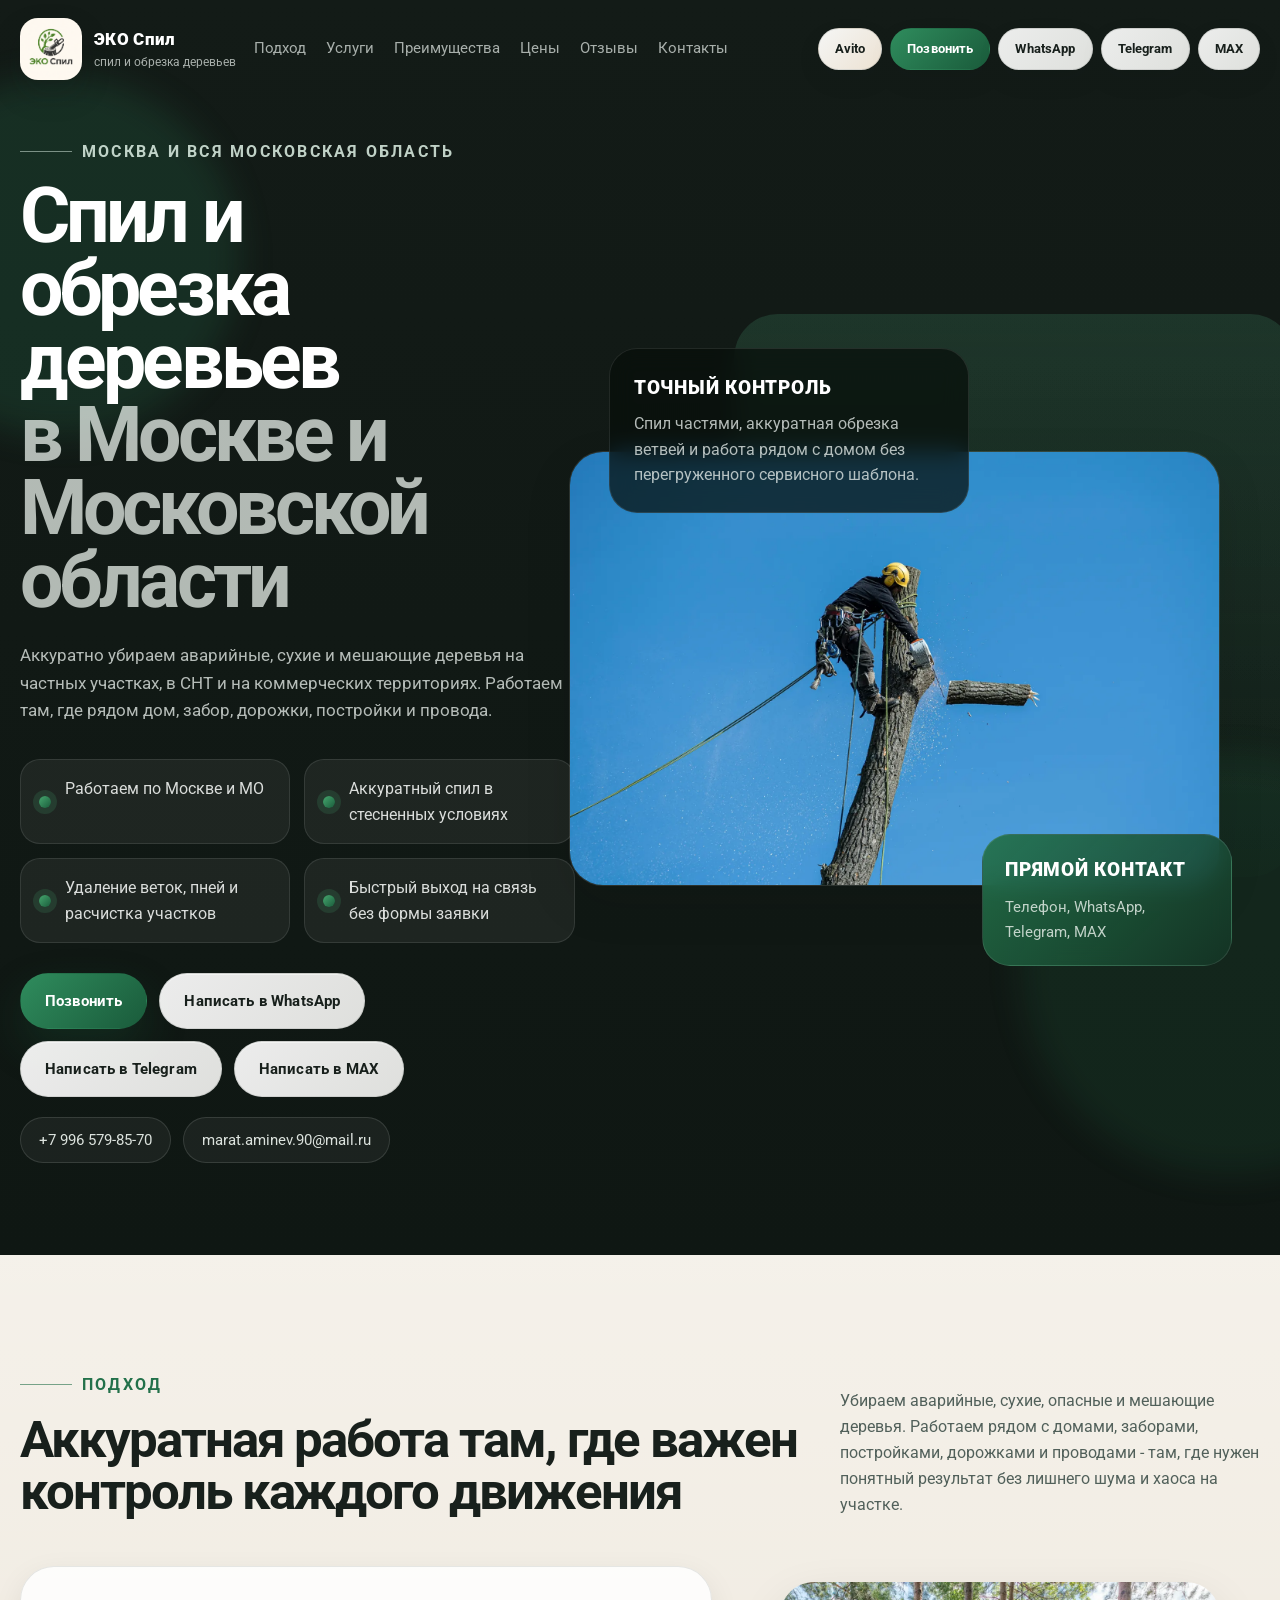
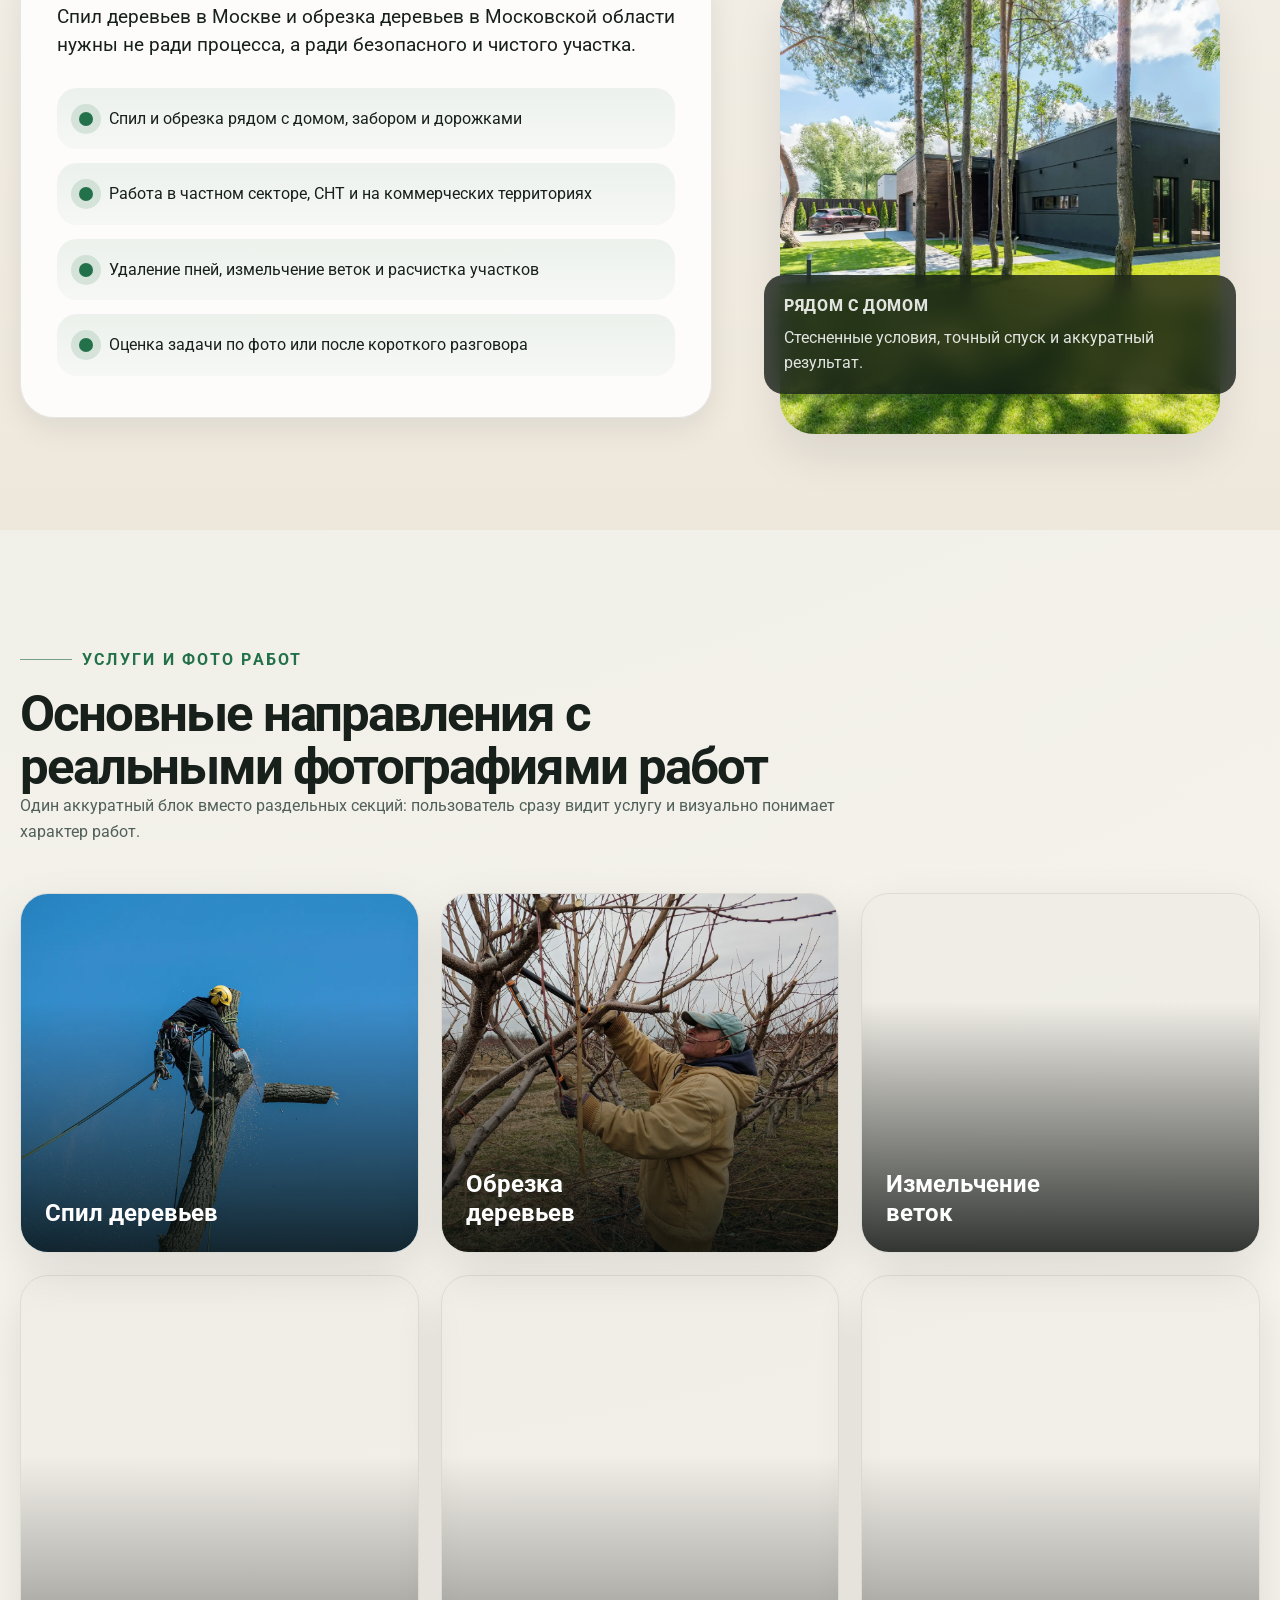
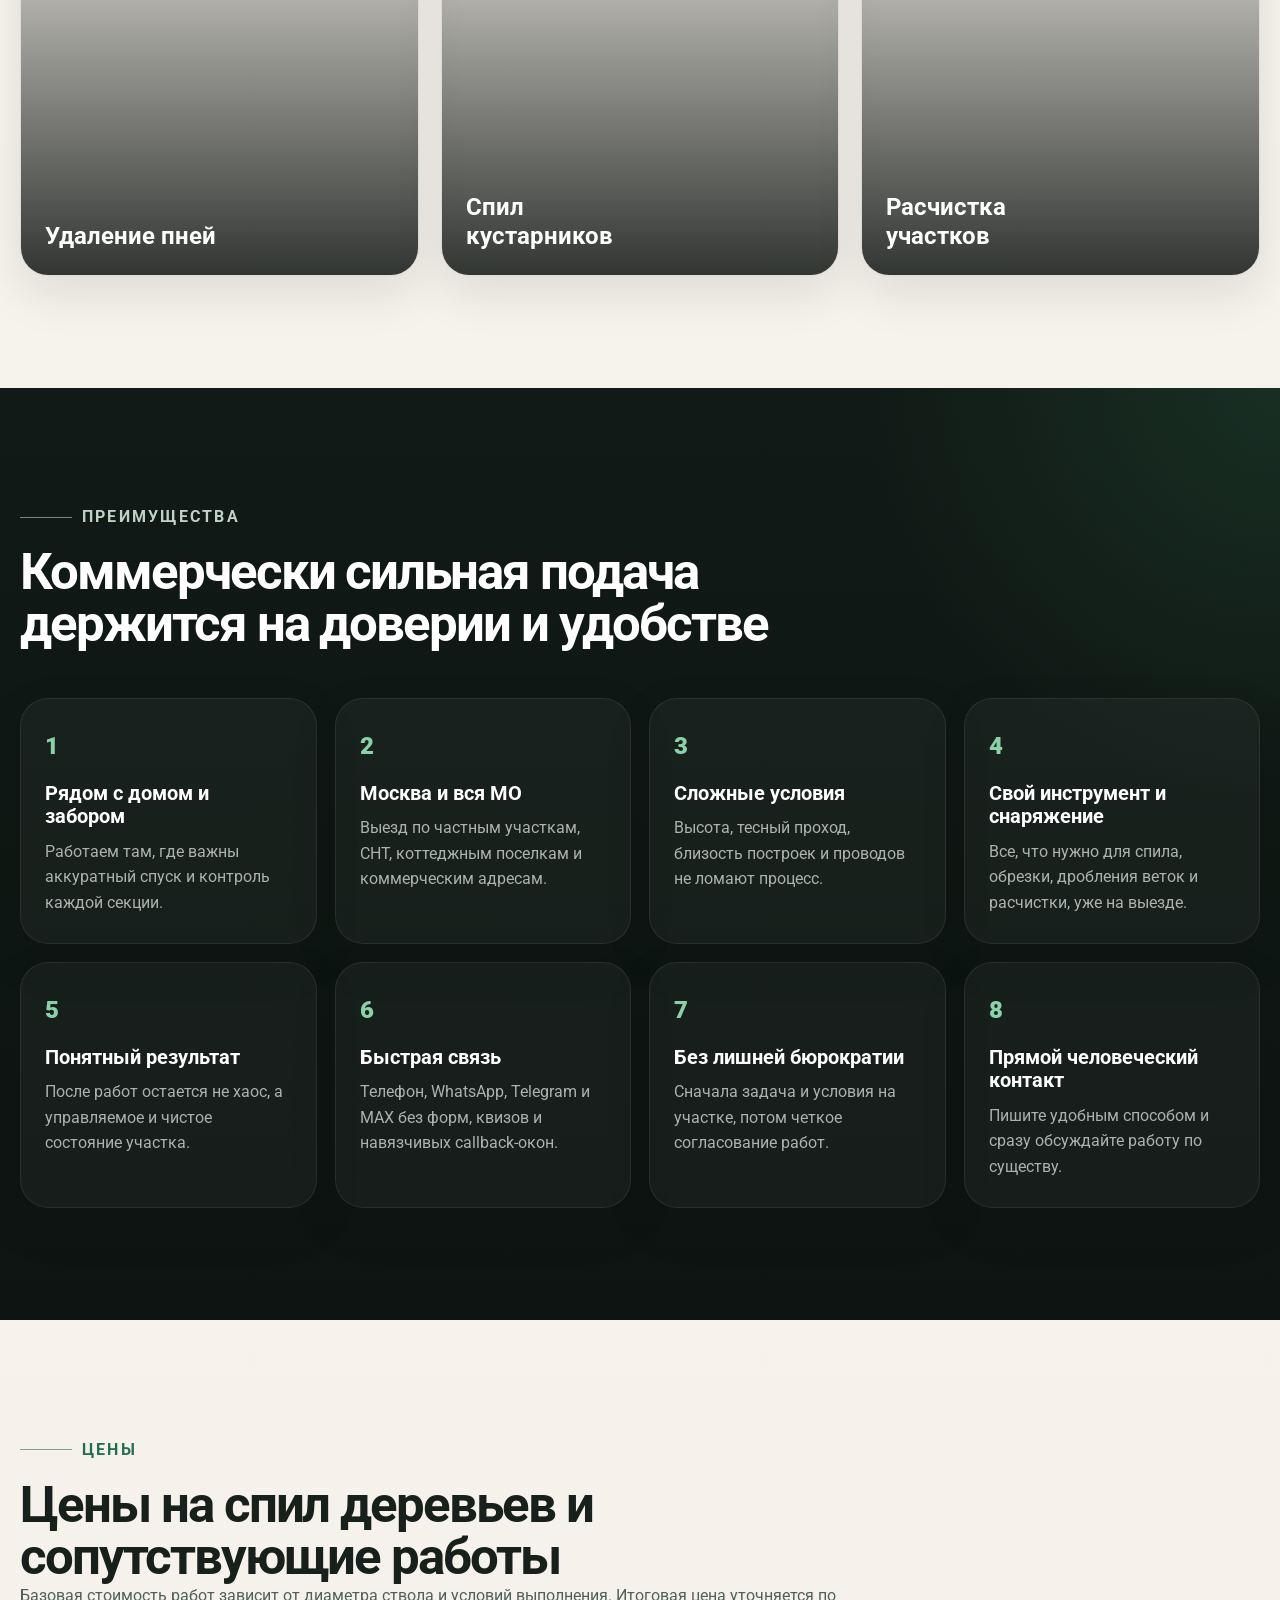
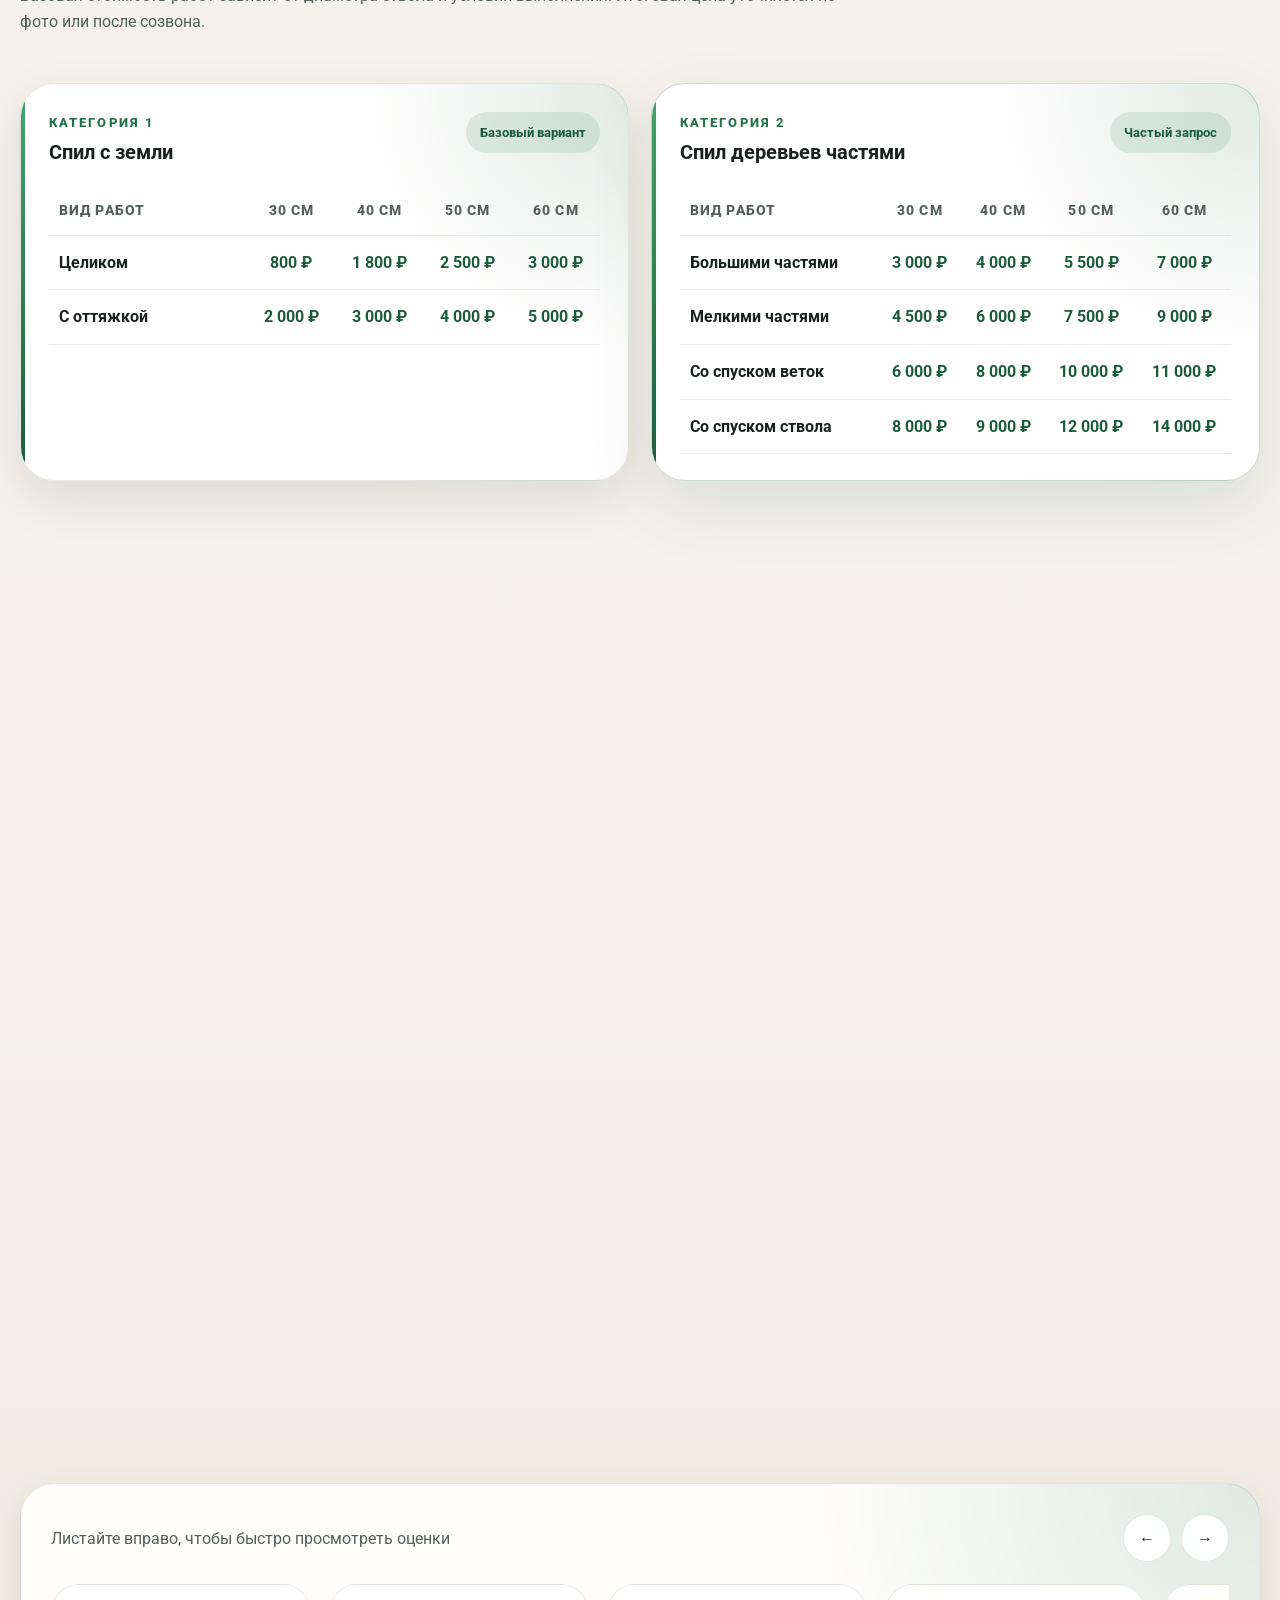
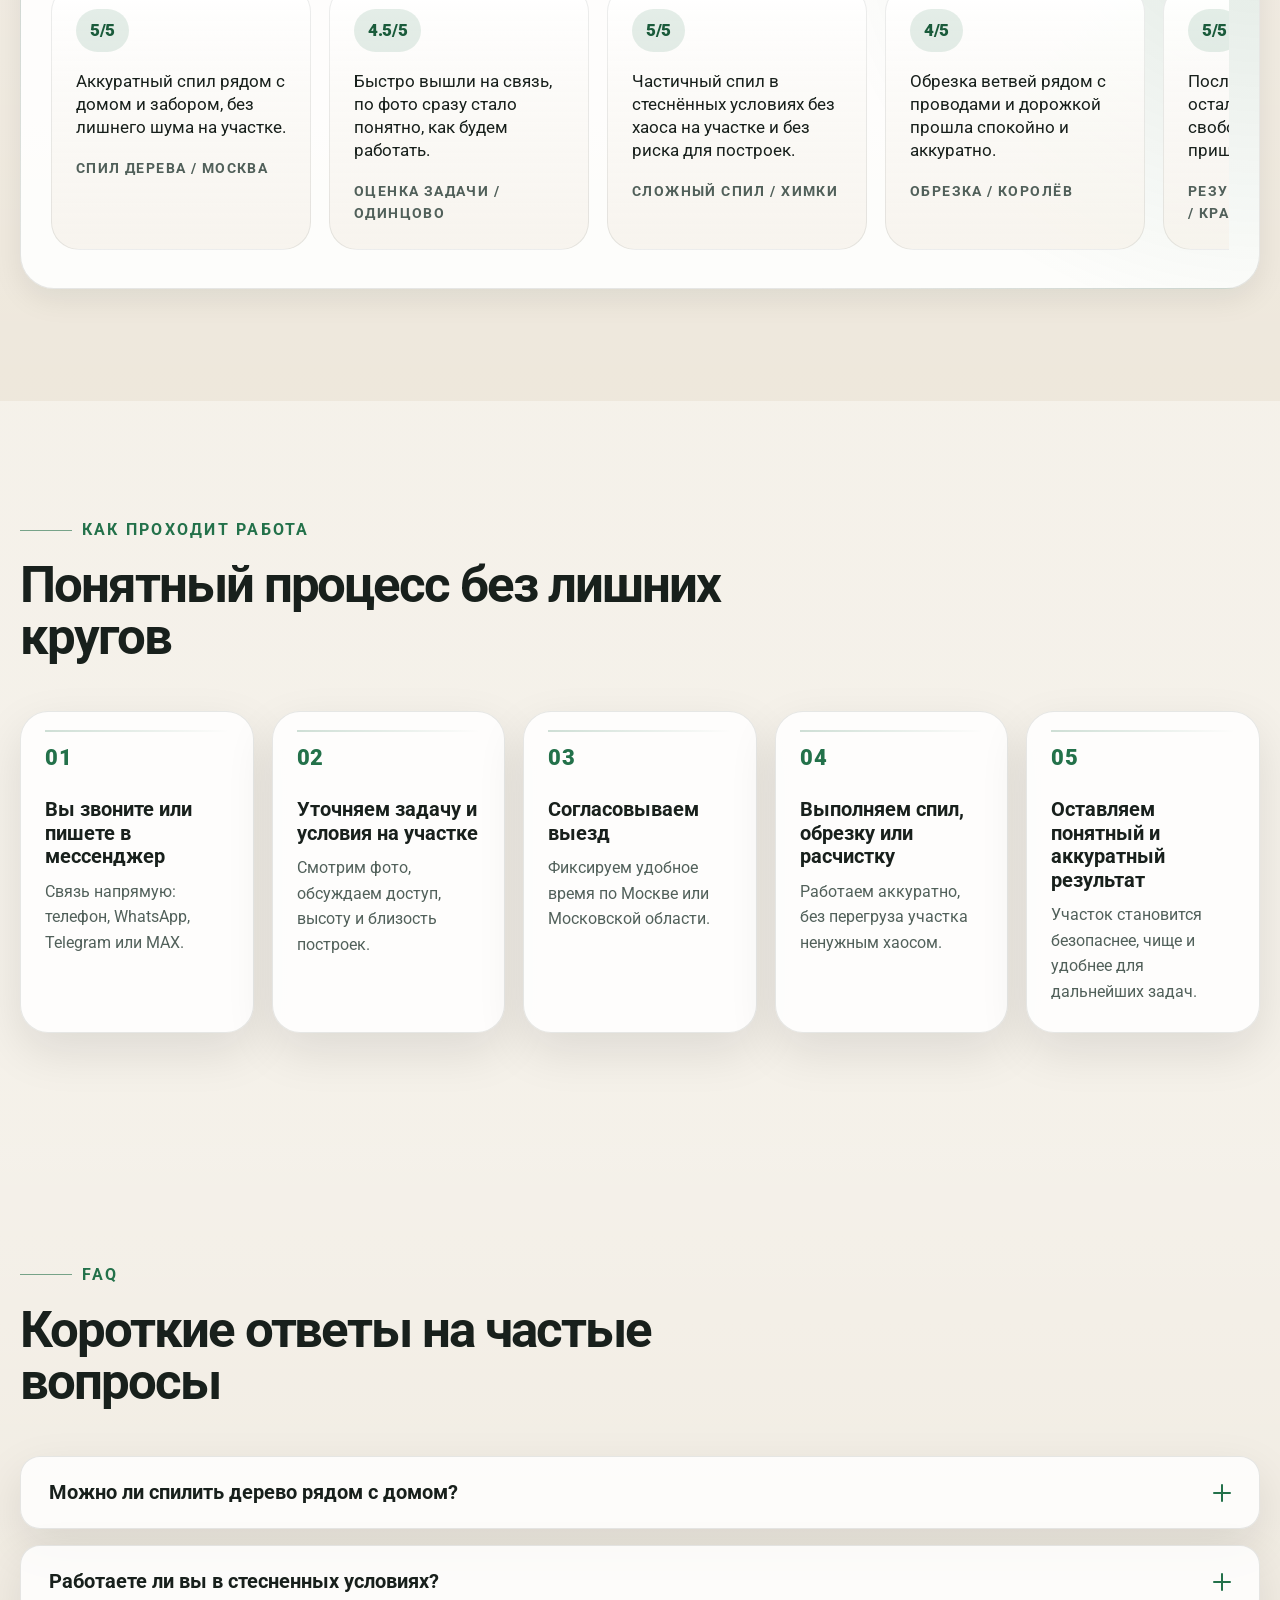
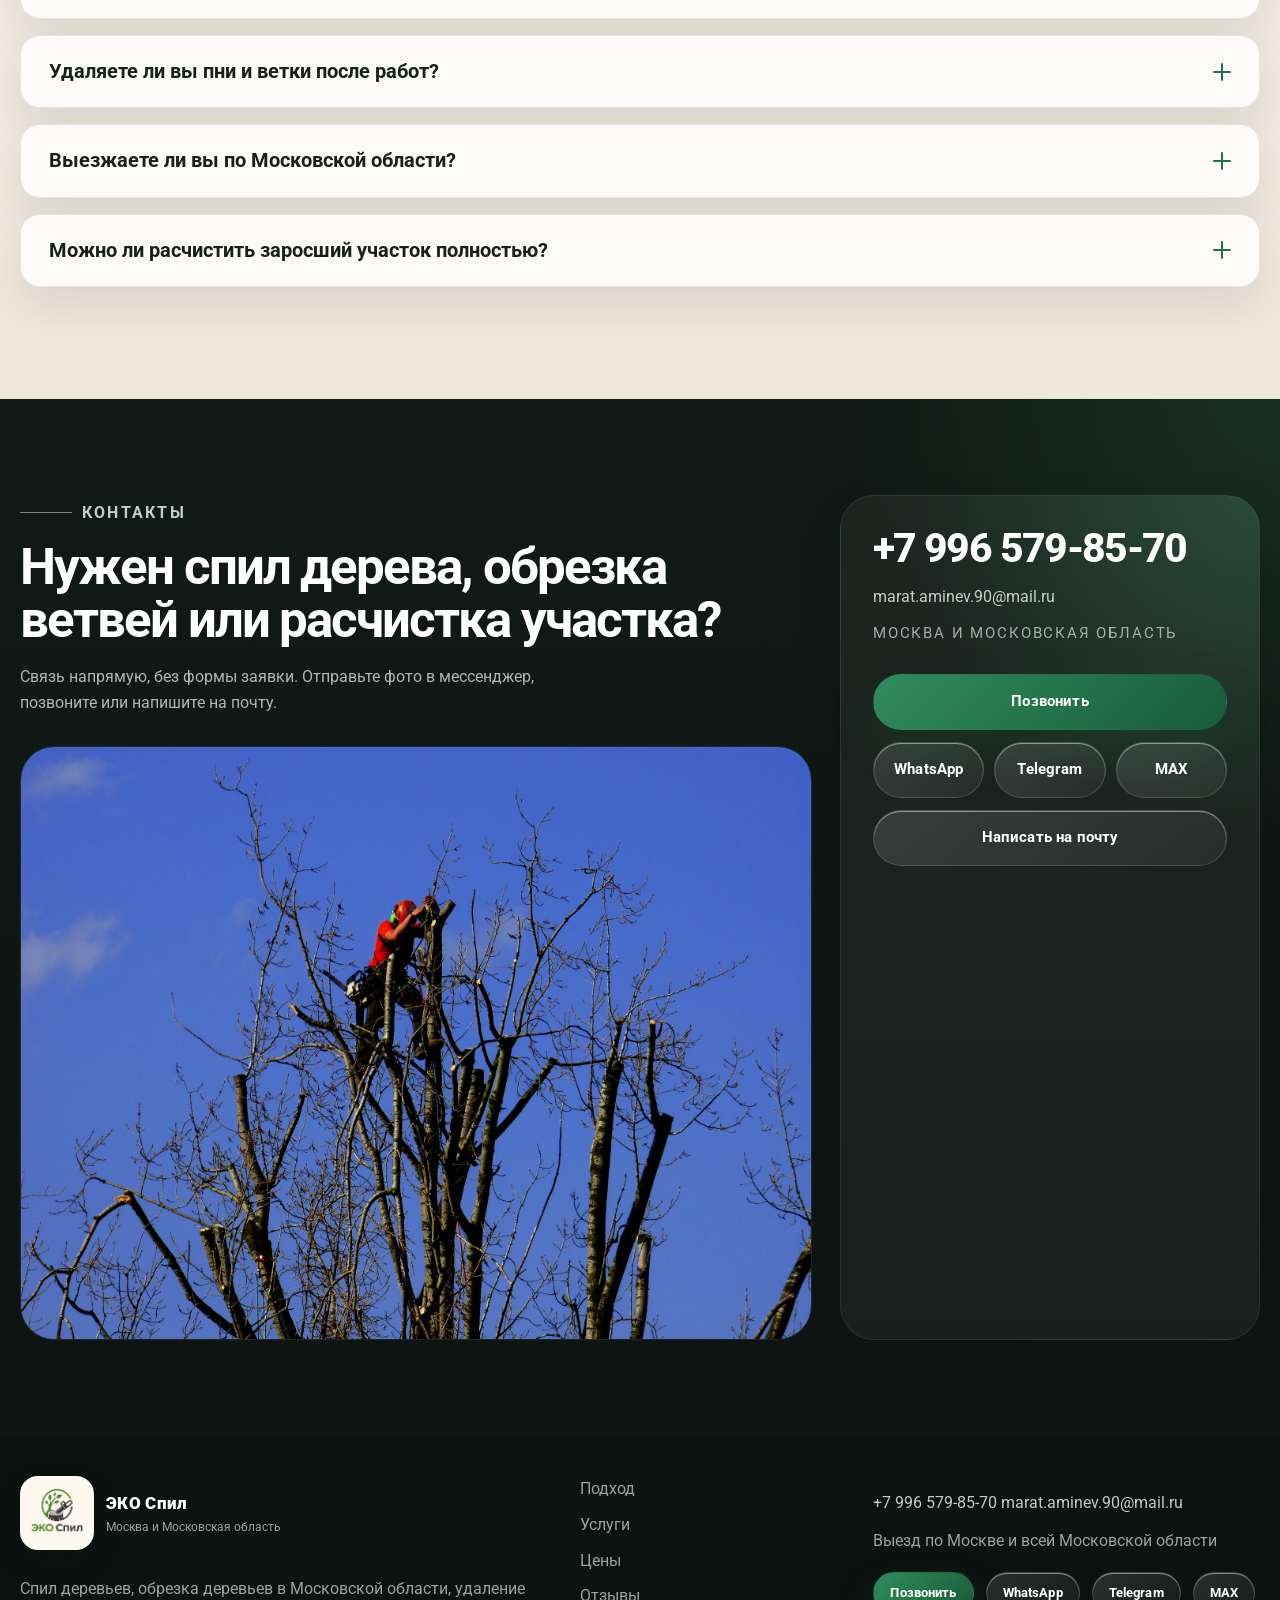
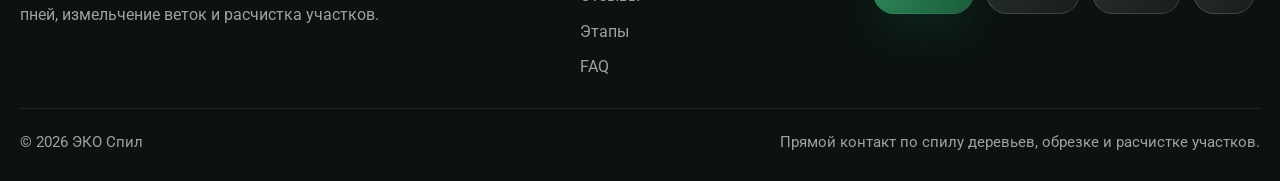
==== index.html @ 85b9a15b "initial" ====
<!DOCTYPE html>
<html lang="ru">
  <head>
    <meta charset="UTF-8" />
    <meta name="viewport" content="width=device-width, initial-scale=1.0" />
    <title>Спил и обрезка деревьев в Москве и Московской области - ЭКО Спил</title>
    <meta
      name="description"
      content="Спил деревьев в Москве, обрезка деревьев в Московской области, удаление пней, измельчение веток и расчистка участков. Аккуратная работа рядом с домом, забором, постройками и проводами."
    />
    <meta name="theme-color" content="#101814" />
    <meta property="og:type" content="website" />
    <meta
      property="og:title"
      content="Спил и обрезка деревьев в Москве и Московской области"
    />
    <meta
      property="og:description"
      content="Аккуратный спил деревьев, обрезка ветвей, удаление пней, измельчение веток и расчистка участков по Москве и всей МО."
    />
    <meta property="og:image" content="assets/img/og-cover.jpg" />
    <meta
      property="og:image:alt"
      content="Арборист выполняет спил дерева на высоте"
    />
    <meta name="twitter:card" content="summary_large_image" />
    <link rel="icon" href="assets/img/favicon.svg" type="image/svg+xml" />
    <link rel="preconnect" href="https://fonts.googleapis.com" />
    <link rel="preconnect" href="https://fonts.gstatic.com" crossorigin />
    <link
      href="https://fonts.googleapis.com/css2?family=Roboto:wght@400;500;700;900&display=swap"
      rel="stylesheet"
    />
    <link rel="preload" as="image" href="assets/img/hero-arborist.webp" />
    <link rel="stylesheet" href="styles.css" />
    <script type="application/ld+json">
      {
        "@context": "https://schema.org",
        "@type": ["LocalBusiness", "Service"],
        "name": "ЭКО Спил",
        "description": "Спил деревьев в Москве, обрезка деревьев в Московской области, удаление пней, измельчение веток и расчистка участков.",
        "telephone": "+7 996 579-85-70",
        "email": "marat.aminev.90@mail.ru",
        "areaServed": ["Москва", "Московская область"],
        "serviceType": [
          "Спил деревьев",
          "Обрезка деревьев",
          "Измельчение веток",
          "Удаление пней",
          "Спил кустарников",
          "Расчистка участков"
        ],
        "address": {
          "@type": "PostalAddress",
          "addressLocality": "Москва",
          "addressRegion": "Московская область",
          "addressCountry": "RU"
        },
        "sameAs": [
          "https://wa.me/79965798570",
          "https://t.me/+79965798570",
          "https://web.max.ru/98258178",
          "https://www.avito.ru/moskva/predlozheniya_uslug/spil_udalenie_raspil_derevev_3140693390?utm_campaign=native&utm_medium=item_page_ios&utm_source=soc_sharing_seller"
        ]
      }
    </script>
  </head>
  <body>
    <header class="site-header" id="top">
      <div class="container header-inner">
        <a class="brand" href="#hero" aria-label="ЭКО Спил - на главный экран">
          <img
            class="brand-logo"
            src="assets/img/logo-eco-spil.png"
            alt=""
            width="768"
            height="768"
            decoding="async"
            aria-hidden="true"
          />
          <span class="brand-copy">
            <span class="brand-name">ЭКО Спил</span>
            <span class="brand-subtitle">спил и обрезка деревьев</span>
          </span>
        </a>

        <div class="header-panel" id="site-menu">
          <nav class="site-nav" aria-label="Навигация по разделам">
            <a href="#approach">Подход</a>
            <a href="#services">Услуги</a>
            <a href="#advantages">Преимущества</a>
            <a href="#pricing">Цены</a>
            <a href="#reviews">Отзывы</a>
            <a href="#contacts">Контакты</a>
          </nav>

          <div class="header-actions">
            <a
              class="button button--ghost button--small button--avito"
              href="https://www.avito.ru/moskva/predlozheniya_uslug/spil_udalenie_raspil_derevev_3140693390?utm_campaign=native&utm_medium=item_page_ios&utm_source=soc_sharing_seller"
              target="_blank"
              rel="noopener noreferrer"
              >Avito</a
            >
            <a class="button button--primary button--small" href="tel:+79965798570"
              >Позвонить</a
            >
            <a
              class="button button--ghost button--small"
              href="https://wa.me/79965798570"
              target="_blank"
              rel="noopener noreferrer"
              >WhatsApp</a
            >
            <a
              class="button button--ghost button--small"
              href="https://t.me/+79965798570"
              target="_blank"
              rel="noopener noreferrer"
              >Telegram</a
            >
            <a
              class="button button--ghost button--small"
              href="https://web.max.ru/98258178"
              target="_blank"
              rel="noopener noreferrer"
              >MAX</a
            >
          </div>
        </div>

        <button
          class="menu-toggle"
          type="button"
          aria-expanded="false"
          aria-controls="site-menu"
          aria-label="Открыть меню"
        >
          <span></span>
          <span></span>
          <span></span>
        </button>
      </div>
    </header>

    <main id="main-content">
      <section class="hero" id="hero">
        <div class="hero-glow hero-glow--one"></div>
        <div class="hero-glow hero-glow--two"></div>
        <div class="container hero-layout">
          <div class="hero-copy" data-reveal>
            <p class="section-kicker section-kicker--light">Москва и вся Московская область</p>
            <h1>
              Спил и обрезка деревьев
              <span>в Москве и Московской области</span>
            </h1>
            <p class="hero-lead">
              Аккуратно убираем аварийные, сухие и мешающие деревья на частных
              участках, в СНТ и на коммерческих территориях. Работаем там, где
              рядом дом, забор, дорожки, постройки и провода.
            </p>

            <ul class="hero-points" aria-label="Ключевые тезисы">
              <li>Работаем по Москве и МО</li>
              <li>Аккуратный спил в стесненных условиях</li>
              <li>Удаление веток, пней и расчистка участков</li>
              <li>Быстрый выход на связь без формы заявки</li>
            </ul>

            <div class="button-group">
              <a class="button button--primary" href="tel:+79965798570">Позвонить</a>
              <a
                class="button button--ghost"
                href="https://wa.me/79965798570"
                target="_blank"
                rel="noopener noreferrer"
                >Написать в WhatsApp</a
              >
              <a
                class="button button--ghost"
                href="https://t.me/+79965798570"
                target="_blank"
                rel="noopener noreferrer"
                >Написать в Telegram</a
              >
              <a
                class="button button--ghost"
                href="https://web.max.ru/98258178"
                target="_blank"
                rel="noopener noreferrer"
                >Написать в MAX</a
              >
            </div>

            <div class="hero-direct">
              <a class="contact-pill" href="tel:+79965798570">+7 996 579-85-70</a>
              <a class="contact-pill" href="mailto:marat.aminev.90@mail.ru"
                >marat.aminev.90@mail.ru</a
              >
            </div>
          </div>

          <div class="hero-media" data-reveal>
            <div class="hero-note">
              <span class="hero-note__label">Точный контроль</span>
              <p>
                Спил частями, аккуратная обрезка ветвей и работа рядом с домом
                без перегруженного сервисного шаблона.
              </p>
            </div>

            <figure class="media-card media-card--primary">
              <img
                src="assets/img/hero-arborist.webp"
                alt="Арборист выполняет спил дерева на высоте"
                width="1680"
                height="1120"
                fetchpriority="high"
                decoding="async"
              />
            </figure>

            <div class="hero-stat">
              <span class="hero-stat__value">Прямой контакт</span>
              <span class="hero-stat__text">Телефон, WhatsApp, Telegram, MAX</span>
            </div>
          </div>
        </div>
      </section>

      <section class="section section--stone" id="approach">
        <div class="container">
          <div class="section-head section-head--split" data-reveal>
            <div>
              <p class="section-kicker">Подход</p>
              <h2>Аккуратная работа там, где важен контроль каждого движения</h2>
            </div>
            <p class="section-intro">
              Убираем аварийные, сухие, опасные и мешающие деревья. Работаем
              рядом с домами, заборами, постройками, дорожками и проводами -
              там, где нужен понятный результат без лишнего шума и хаоса на
              участке.
            </p>
          </div>

          <div class="approach-layout">
            <article class="approach-card" data-reveal>
              <p class="approach-card__lead">
                Спил деревьев в Москве и обрезка деревьев в Московской области
                нужны не ради процесса, а ради безопасного и чистого участка.
              </p>
              <ul class="approach-list">
                <li>Спил и обрезка рядом с домом, забором и дорожками</li>
                <li>Работа в частном секторе, СНТ и на коммерческих территориях</li>
                <li>Удаление пней, измельчение веток и расчистка участков</li>
                <li>Оценка задачи по фото или после короткого разговора</li>
              </ul>
            </article>

            <div class="approach-visual" data-reveal>
              <figure class="approach-figure">
                <img
                  src="assets/img/clean-yard-house.webp"
                  alt="Участок рядом с домом и деревьями"
                  width="1680"
                  height="1121"
                  loading="lazy"
                  decoding="async"
                />
              </figure>
              <div class="approach-badge">
                <span class="approach-badge__title">Рядом с домом</span>
                <p>Стесненные условия, точный спуск и аккуратный результат.</p>
              </div>
            </div>
          </div>
        </div>
      </section>

      <section class="section" id="services">
        <div class="container">
          <div class="section-head" data-reveal>
            <p class="section-kicker">Услуги и фото работ</p>
            <h2>Основные направления с реальными фотографиями работ</h2>
            <p class="section-intro">
              Один аккуратный блок вместо раздельных секций: пользователь сразу
              видит услугу и визуально понимает характер работ.
            </p>
          </div>

          <div class="services-grid">
            <article class="service-card" data-reveal>
              <figure class="service-card__media">
                <img
                  src="assets/img/hero-arborist.webp"
                  alt="Спил дерева на высоте"
                  width="1680"
                  height="1120"
                  loading="lazy"
                  decoding="async"
                />
              </figure>
              <div class="service-card__body">
                <span class="service-card__index">01</span>
                <h3>Спил деревьев</h3>
                <p>
                  Целиком, с оттяжкой или частями, если рядом дом, забор,
                  дорожки или другие чувствительные зоны.
                </p>
              </div>
            </article>

            <article class="service-card" data-reveal>
              <figure class="service-card__media">
                <img
                  src="assets/img/pruning-custom.jpg"
                  alt="Обрезка дерева секатором в саду"
                  width="1500"
                  height="1049"
                  loading="lazy"
                  decoding="async"
                />
              </figure>
              <div class="service-card__body">
                <span class="service-card__index">02</span>
                <h3>Обрезка деревьев</h3>
                <p>
                  Убираем сухие, аварийные и мешающие ветви, чтобы дерево и
                  участок выглядели чище и безопаснее.
                </p>
              </div>
            </article>

            <article class="service-card" data-reveal>
              <figure class="service-card__media">
                <img
                  src="assets/img/wood-chipper.webp"
                  alt="Измельчение веток в древесной дробилке"
                  width="1680"
                  height="1230"
                  loading="lazy"
                  decoding="async"
                />
              </figure>
              <div class="service-card__body">
                <span class="service-card__index">03</span>
                <h3>Измельчение веток</h3>
                <p>
                  Перерабатываем срезанный объем, чтобы участок не оставался
                  завален ветками после работы.
                </p>
              </div>
            </article>

            <article class="service-card" data-reveal>
              <figure class="service-card__media">
                <img
                  src="assets/img/stump-removal.webp"
                  alt="Удаление пня бензопилой"
                  width="1680"
                  height="2520"
                  loading="lazy"
                  decoding="async"
                />
              </figure>
              <div class="service-card__body">
                <span class="service-card__index">04</span>
                <h3>Удаление пней</h3>
                <p>
                  Освобождаем место после спила, чтобы участок было проще
                  обслуживать, благоустраивать и использовать дальше.
                </p>
              </div>
            </article>

            <article class="service-card" data-reveal>
              <figure class="service-card__media">
                <img
                  class="service-card__image service-card__image--shrubs"
                  src="assets/img/shrubs-custom.jpg"
                  alt="Спил кустарников бензопилой на участке"
                  width="650"
                  height="650"
                  loading="lazy"
                  decoding="async"
                />
              </figure>
              <div class="service-card__body">
                <span class="service-card__index">05</span>
                <h3>Спил кустарников</h3>
                <p>
                  Убираем кустарники, самосев и плотную поросль, если нужен
                  чистый проход и понятная геометрия участка.
                </p>
              </div>
            </article>

            <article class="service-card" data-reveal>
              <figure class="service-card__media">
                <img
                  src="assets/img/brush-clearing.webp"
                  alt="Расчистка заросшего участка"
                  width="1680"
                  height="2536"
                  loading="lazy"
                  decoding="async"
                />
              </figure>
              <div class="service-card__body">
                <span class="service-card__index">06</span>
                <h3>Расчистка участков</h3>
                <p>
                  Приводим в порядок заросшие территории под сезонное
                  обслуживание, стройку, благоустройство или продажу.
                </p>
              </div>
            </article>
          </div>
        </div>
      </section>

      <section class="section section--dark" id="advantages">
        <div class="container">
          <div class="section-head section-head--compact" data-reveal>
            <p class="section-kicker section-kicker--light">Преимущества</p>
            <h2>Коммерчески сильная подача держится на доверии и удобстве</h2>
          </div>

          <div class="advantages-grid">
            <article class="advantage-card" data-reveal>
              <span class="advantage-card__number">1</span>
              <h3>Рядом с домом и забором</h3>
              <p>Работаем там, где важны аккуратный спуск и контроль каждой секции.</p>
            </article>
            <article class="advantage-card" data-reveal>
              <span class="advantage-card__number">2</span>
              <h3>Москва и вся МО</h3>
              <p>Выезд по частным участкам, СНТ, коттеджным поселкам и коммерческим адресам.</p>
            </article>
            <article class="advantage-card" data-reveal>
              <span class="advantage-card__number">3</span>
              <h3>Сложные условия</h3>
              <p>Высота, тесный проход, близость построек и проводов не ломают процесс.</p>
            </article>
            <article class="advantage-card" data-reveal>
              <span class="advantage-card__number">4</span>
              <h3>Свой инструмент и снаряжение</h3>
              <p>Все, что нужно для спила, обрезки, дробления веток и расчистки, уже на выезде.</p>
            </article>
            <article class="advantage-card" data-reveal>
              <span class="advantage-card__number">5</span>
              <h3>Понятный результат</h3>
              <p>После работ остается не хаос, а управляемое и чистое состояние участка.</p>
            </article>
            <article class="advantage-card" data-reveal>
              <span class="advantage-card__number">6</span>
              <h3>Быстрая связь</h3>
              <p>Телефон, WhatsApp, Telegram и MAX без форм, квизов и навязчивых callback-окон.</p>
            </article>
            <article class="advantage-card" data-reveal>
              <span class="advantage-card__number">7</span>
              <h3>Без лишней бюрократии</h3>
              <p>Сначала задача и условия на участке, потом четкое согласование работ.</p>
            </article>
            <article class="advantage-card" data-reveal>
              <span class="advantage-card__number">8</span>
              <h3>Прямой человеческий контакт</h3>
              <p>Пишите удобным способом и сразу обсуждайте работу по существу.</p>
            </article>
          </div>
        </div>
      </section>

      <section class="section" id="pricing">
        <div class="container">
          <div class="section-head" data-reveal>
            <p class="section-kicker">Цены</p>
            <h2>Цены на спил деревьев и сопутствующие работы</h2>
            <p class="section-intro">
              Базовая стоимость работ зависит от диаметра ствола и условий
              выполнения. Итоговая цена уточняется по фото или после созвона.
            </p>
          </div>

          <div class="pricing-grid">
            <article class="price-card" data-reveal>
              <div class="price-card__head">
                <div>
                  <p class="price-card__eyebrow">Категория 1</p>
                  <h3>Спил с земли</h3>
                </div>
                <span class="price-card__badge">Базовый вариант</span>
              </div>
              <div class="table-wrap">
                <table class="price-table">
                  <thead>
                    <tr>
                      <th>Вид работ</th>
                      <th>30 см</th>
                      <th>40 см</th>
                      <th>50 см</th>
                      <th>60 см</th>
                    </tr>
                  </thead>
                  <tbody>
                    <tr>
                      <th>Целиком</th>
                      <td>800 ₽</td>
                      <td>1 800 ₽</td>
                      <td>2 500 ₽</td>
                      <td>3 000 ₽</td>
                    </tr>
                    <tr>
                      <th>С оттяжкой</th>
                      <td>2 000 ₽</td>
                      <td>3 000 ₽</td>
                      <td>4 000 ₽</td>
                      <td>5 000 ₽</td>
                    </tr>
                  </tbody>
                </table>
              </div>
            </article>

            <article class="price-card price-card--featured" data-reveal>
              <div class="price-card__head">
                <div>
                  <p class="price-card__eyebrow">Категория 2</p>
                  <h3>Спил деревьев частями</h3>
                </div>
                <span class="price-card__badge">Частый запрос</span>
              </div>
              <div class="table-wrap">
                <table class="price-table">
                  <thead>
                    <tr>
                      <th>Вид работ</th>
                      <th>30 см</th>
                      <th>40 см</th>
                      <th>50 см</th>
                      <th>60 см</th>
                    </tr>
                  </thead>
                  <tbody>
                    <tr>
                      <th>Большими частями</th>
                      <td>3 000 ₽</td>
                      <td>4 000 ₽</td>
                      <td>5 500 ₽</td>
                      <td>7 000 ₽</td>
                    </tr>
                    <tr>
                      <th>Мелкими частями</th>
                      <td>4 500 ₽</td>
                      <td>6 000 ₽</td>
                      <td>7 500 ₽</td>
                      <td>9 000 ₽</td>
                    </tr>
                    <tr>
                      <th>Со спуском веток</th>
                      <td>6 000 ₽</td>
                      <td>8 000 ₽</td>
                      <td>10 000 ₽</td>
                      <td>11 000 ₽</td>
                    </tr>
                    <tr>
                      <th>Со спуском ствола</th>
                      <td>8 000 ₽</td>
                      <td>9 000 ₽</td>
                      <td>12 000 ₽</td>
                      <td>14 000 ₽</td>
                    </tr>
                  </tbody>
                </table>
              </div>
            </article>

            <article class="price-card" data-reveal>
              <div class="price-card__head">
                <div>
                  <p class="price-card__eyebrow">Категория 3</p>
                  <h3>Спил деревьев альпинистами</h3>
                </div>
                <span class="price-card__badge">Сложные случаи</span>
              </div>
              <div class="table-wrap">
                <table class="price-table">
                  <thead>
                    <tr>
                      <th>Вид работ</th>
                      <th>30 см</th>
                      <th>40 см</th>
                      <th>50 см</th>
                      <th>60 см</th>
                    </tr>
                  </thead>
                  <tbody>
                    <tr>
                      <th>Сложные условия</th>
                      <td>9 000 ₽</td>
                      <td>11 500 ₽</td>
                      <td>14 500 ₽</td>
                      <td>17 000 ₽</td>
                    </tr>
                    <tr>
                      <th>Особый случай</th>
                      <td>10 000 ₽</td>
                      <td>12 500 ₽</td>
                      <td>15 500 ₽</td>
                      <td>18 000 ₽</td>
                    </tr>
                  </tbody>
                </table>
              </div>
            </article>

            <article class="price-card" data-reveal>
              <div class="price-card__head">
                <div>
                  <p class="price-card__eyebrow">Категория 4</p>
                  <h3>Заказ контейнера с загрузкой</h3>
                </div>
                <span class="price-card__badge">Вывоз объема</span>
              </div>
              <div class="table-wrap">
                <table class="price-table">
                  <thead>
                    <tr>
                      <th>Контейнер</th>
                      <th>Контейнер</th>
                      <th>Загрузка</th>
                    </tr>
                  </thead>
                  <tbody>
                    <tr>
                      <th>8 куб.м</th>
                      <td>12 000 ₽</td>
                      <td>6 000 ₽</td>
                    </tr>
                    <tr>
                      <th>27 куб.м</th>
                      <td>30 000 ₽</td>
                      <td>15 000 ₽</td>
                    </tr>
                  </tbody>
                </table>
              </div>
            </article>
          </div>

          <p class="price-footnote" data-reveal>
            Стоимость зависит от диаметра ствола, породы дерева, наклона,
            разветвления, близости дома, забора, построек и проводов. Точная
            цена уточняется после оценки задачи.
          </p>

          <div class="button-group button-group--center" data-reveal>
            <a class="button button--primary" href="tel:+79965798570">Позвонить</a>
            <a
              class="button button--ghost"
              href="https://wa.me/79965798570"
              target="_blank"
              rel="noopener noreferrer"
              >WhatsApp</a
            >
            <a
              class="button button--ghost"
              href="https://t.me/+79965798570"
              target="_blank"
              rel="noopener noreferrer"
              >Telegram</a
            >
            <a
              class="button button--ghost"
              href="https://web.max.ru/98258178"
              target="_blank"
              rel="noopener noreferrer"
              >MAX</a
            >
          </div>
        </div>
      </section>

      <section class="section section--stone" id="reviews">
        <div class="container">
          <div class="section-head section-head--split" data-reveal>
            <div>
              <p class="section-kicker">Отзывы</p>
              <h2>Отзывы клиентов</h2>
            </div>
            <div class="reviews-summary">
              <span class="reviews-summary__score">5/5</span>
              <p>
                Профиль на Avito: частный исполнитель, на площадке с 2021 года. Полные отзывы и
                актуальная история работ доступны по прямой ссылке.
              </p>
              <a
                class="button button--primary button--small"
                href="https://www.avito.ru/moskva/predlozheniya_uslug/spil_udalenie_raspil_derevev_3140693390?utm_campaign=native&utm_medium=item_page_ios&utm_source=soc_sharing_seller"
                target="_blank"
                rel="noopener noreferrer"
                >Открыть Avito</a
              >
            </div>
          </div>

          <div class="reviews-shell" data-reveal>
            <div class="reviews-toolbar">
              <p>Листайте вправо, чтобы быстро просмотреть оценки</p>
              <div class="reviews-controls" aria-label="Прокрутка отзывов">
                <button class="reviews-control" type="button" data-review-control="prev" aria-label="Прокрутить отзывы влево">
                  <span aria-hidden="true">←</span>
                </button>
                <button class="reviews-control" type="button" data-review-control="next" aria-label="Прокрутить отзывы вправо">
                  <span aria-hidden="true">→</span>
                </button>
              </div>
            </div>

            <div class="reviews-track" data-review-track tabindex="0" aria-label="Лента отзывов">
              <article class="review-card">
                <span class="review-card__score">5/5</span>
                <p>Аккуратный спил рядом с домом и забором, без лишнего шума на участке.</p>
                <span class="review-card__meta">Спил дерева / Москва</span>
              </article>
              <article class="review-card">
                <span class="review-card__score">4.5/5</span>
                <p>Быстро вышли на связь, по фото сразу стало понятно, как будем работать.</p>
                <span class="review-card__meta">Оценка задачи / Одинцово</span>
              </article>
              <article class="review-card">
                <span class="review-card__score">5/5</span>
                <p>Частичный спил в стеснённых условиях без хаоса на участке и без риска для построек.</p>
                <span class="review-card__meta">Сложный спил / Химки</span>
              </article>
              <article class="review-card">
                <span class="review-card__score">4/5</span>
                <p>Обрезка ветвей рядом с проводами и дорожкой прошла спокойно и аккуратно.</p>
                <span class="review-card__meta">Обрезка / Королёв</span>
              </article>
              <article class="review-card">
                <span class="review-card__score">5/5</span>
                <p>После работ участок остался чистым, проходы свободны, ничего не пришлось переделывать.</p>
                <span class="review-card__meta">Результат после работ / Красногорск</span>
              </article>
              <article class="review-card">
                <span class="review-card__score">5/5</span>
                <p>Удалили аварийное дерево рядом с баней и забором без повреждений.</p>
                <span class="review-card__meta">Аварийное дерево / Истра</span>
              </article>
              <article class="review-card">
                <span class="review-card__score">4.5/5</span>
                <p>Понравилась чёткая оценка задачи по фото, без долгих созвонов и уточнений.</p>
                <span class="review-card__meta">Связь и оценка / Подольск</span>
              </article>
              <article class="review-card">
                <span class="review-card__score">5/5</span>
                <p>Измельчили ветки и не оставили навалов после спила, участок сразу стал чище.</p>
                <span class="review-card__meta">Измельчение веток / Мытищи</span>
              </article>
              <article class="review-card">
                <span class="review-card__score">4/5</span>
                <p>Расчистили заросший участок под дальнейшие работы и открыли нормальный доступ.</p>
                <span class="review-card__meta">Расчистка / Балашиха</span>
              </article>
              <article class="review-card">
                <span class="review-card__score">5/5</span>
                <p>Спокойная коммуникация без форм, квизов и лишних звонков.</p>
                <span class="review-card__meta">Контакт / Домодедово</span>
              </article>
              <article class="review-card">
                <span class="review-card__score">4.5/5</span>
                <p>Аккуратно сняли крупные ветки над парковкой, машины не пришлось переставлять далеко.</p>
                <span class="review-card__meta">Ветки над парковкой / Люберцы</span>
              </article>
              <article class="review-card">
                <span class="review-card__score">5/5</span>
                <p>Работа в СНТ прошла без лишней суеты и мусора, всё выглядело собранно.</p>
                <span class="review-card__meta">СНТ / Пушкино</span>
              </article>
              <article class="review-card">
                <span class="review-card__score">5/5</span>
                <p>Подъехали на участок в области вовремя и быстро начали без затяжки.</p>
                <span class="review-card__meta">Выезд по МО / Раменское</span>
              </article>
              <article class="review-card">
                <span class="review-card__score">4/5</span>
                <p>Срезали кустарник и открыли проход по периметру, визуально стало легче и чище.</p>
                <span class="review-card__meta">Кустарники / Видное</span>
              </article>
              <article class="review-card">
                <span class="review-card__score">5/5</span>
                <p>Убрали сухостой возле дома без повреждений фасада и отмостки.</p>
                <span class="review-card__meta">Сухостой / Реутов</span>
              </article>
              <article class="review-card">
                <span class="review-card__score">4.5/5</span>
                <p>Пни и ветки закрыли в одном выезде, ничего не переносили на потом.</p>
                <span class="review-card__meta">Пни и ветки / Долгопрудный</span>
              </article>
              <article class="review-card">
                <span class="review-card__score">5/5</span>
                <p>Хорошо сработали в узком дворе между постройками, всё под контролем.</p>
                <span class="review-card__meta">Стеснённые условия / Щёлково</span>
              </article>
              <article class="review-card">
                <span class="review-card__score">5/5</span>
                <p>Понятный результат после расчистки старого сада, участок стал читаться по-новому.</p>
                <span class="review-card__meta">Старый сад / Чехов</span>
              </article>
              <article class="review-card">
                <span class="review-card__score">4/5</span>
                <p>Смогли аккуратно отработать возле ворот и навеса, ничего не задели.</p>
                <span class="review-card__meta">Рядом с постройками / Наро-Фоминск</span>
              </article>
              <article class="review-card">
                <span class="review-card__score">4.5/5</span>
                <p>В мессенджере быстро уточнили условия и ориентир по цене, без воды.</p>
                <span class="review-card__meta">Мессенджеры / Зеленоград</span>
              </article>
              <article class="review-card">
                <span class="review-card__score">5/5</span>
                <p>Удалили дерево частями без риска для теплицы и посадок рядом.</p>
                <span class="review-card__meta">Частями / Сергиев Посад</span>
              </article>
              <article class="review-card">
                <span class="review-card__score">5/5</span>
                <p>Работа на участке выглядела собранно и чисто, без ощущения сервиса-штампа.</p>
                <span class="review-card__meta">Подача и аккуратность / Лобня</span>
              </article>
              <article class="review-card">
                <span class="review-card__score">4.5/5</span>
                <p>Сильная подача и прямой контакт без лишней бюрократии и навязчивости.</p>
                <span class="review-card__meta">Общение / Жуковский</span>
              </article>
              <article class="review-card">
                <span class="review-card__score">5/5</span>
                <p>Удобно, что можно сразу отправить фото в мессенджер и быстро получить ответ.</p>
                <span class="review-card__meta">Фото и оценка / Москва и МО</span>
              </article>
              <article class="review-card">
                <span class="review-card__score">5/5</span>
                <p>Сняли крупную берёзу по секциям, рядом были дорожка и навес.</p>
                <span class="review-card__meta">Секционный спил / Одинцово</span>
              </article>
              <article class="review-card">
                <span class="review-card__score">4.5/5</span>
                <p>После обрезки яблони сад стал выглядеть заметно аккуратнее.</p>
                <span class="review-card__meta">Обрезка сада / Коломна</span>
              </article>
              <article class="review-card">
                <span class="review-card__score">5/5</span>
                <p>Удалили три ели возле дома, всё прошло спокойно и без спешки.</p>
                <span class="review-card__meta">Удаление елей / Красногорск</span>
              </article>
              <article class="review-card">
                <span class="review-card__score">4/5</span>
                <p>Подчистили старые ветви над забором и соседским проходом.</p>
                <span class="review-card__meta">Ветви над забором / Химки</span>
              </article>
              <article class="review-card">
                <span class="review-card__score">5/5</span>
                <p>Приехали со своим инструментом, ничего дополнительно не искали на месте.</p>
                <span class="review-card__meta">Инструмент и выезд / Домодедово</span>
              </article>
              <article class="review-card">
                <span class="review-card__score">4.5/5</span>
                <p>Хорошо отработали на коммерческой территории возле парковки.</p>
                <span class="review-card__meta">Коммерческий объект / Люберцы</span>
              </article>
              <article class="review-card">
                <span class="review-card__score">5/5</span>
                <p>Расчистили плотную поросль и вывели участок в понятную геометрию.</p>
                <span class="review-card__meta">Поросль / Истра</span>
              </article>
              <article class="review-card">
                <span class="review-card__score">4/5</span>
                <p>Убрали пень и старые ветки после основного спила за один день.</p>
                <span class="review-card__meta">Пень после спила / Видное</span>
              </article>
              <article class="review-card">
                <span class="review-card__score">5/5</span>
                <p>Нормально сработали возле террасы, ничего не пришлось укрывать заново.</p>
                <span class="review-card__meta">Рядом с террасой / Реутов</span>
              </article>
              <article class="review-card">
                <span class="review-card__score">4.5/5</span>
                <p>Хорошая связь в WhatsApp, быстро подтвердили время выезда.</p>
                <span class="review-card__meta">WhatsApp / Мытищи</span>
              </article>
              <article class="review-card">
                <span class="review-card__score">5/5</span>
                <p>После дробления веток объём мусора сразу стал в разы меньше.</p>
                <span class="review-card__meta">Дробление / Балашиха</span>
              </article>
              <article class="review-card">
                <span class="review-card__score">4/5</span>
                <p>Подрезали высокие ветки над теплицей и не повредили каркас.</p>
                <span class="review-card__meta">Теплица / Раменское</span>
              </article>
              <article class="review-card">
                <span class="review-card__score">5/5</span>
                <p>Старый участок после расчистки наконец стал пригоден под благоустройство.</p>
                <span class="review-card__meta">Под благоустройство / Чехов</span>
              </article>
              <article class="review-card">
                <span class="review-card__score">4.5/5</span>
                <p>Аккуратный спуск ветвей в тесном дворе между домом и сараем.</p>
                <span class="review-card__meta">Спуск ветвей / Наро-Фоминск</span>
              </article>
              <article class="review-card">
                <span class="review-card__score">5/5</span>
                <p>Никаких форм, сразу созвонились и договорились по существу.</p>
                <span class="review-card__meta">Прямой контакт / Зеленоград</span>
              </article>
              <article class="review-card">
                <span class="review-card__score">4/5</span>
                <p>Срезали мешающие кусты вдоль забора, двор стал смотреться чище.</p>
                <span class="review-card__meta">Кусты вдоль забора / Подольск</span>
              </article>
              <article class="review-card">
                <span class="review-card__score">5/5</span>
                <p>Сняли нависающие ветки у въезда, стало спокойнее за машину и ворота.</p>
                <span class="review-card__meta">Въезд и ворота / Щёлково</span>
              </article>
              <article class="review-card">
                <span class="review-card__score">4.5/5</span>
                <p>Понравилось, что участок после работ не выглядел разбросанным.</p>
                <span class="review-card__meta">Чистый участок / Лобня</span>
              </article>
              <article class="review-card">
                <span class="review-card__score">5/5</span>
                <p>Удалили дерево у забора частями, соседнюю сторону вообще не задели.</p>
                <span class="review-card__meta">Частями у забора / Сергиев Посад</span>
              </article>
              <article class="review-card">
                <span class="review-card__score">4/5</span>
                <p>Обрезка прошла без перегруза, результат понятный и аккуратный.</p>
                <span class="review-card__meta">Обрезка / Жуковский</span>
              </article>
            </div>
          </div>
        </div>
      </section>

      <section class="section" id="process">
        <div class="container">
          <div class="section-head" data-reveal>
            <p class="section-kicker">Как проходит работа</p>
            <h2>Понятный процесс без лишних кругов</h2>
          </div>

          <ol class="process-list">
            <li class="process-step" data-reveal>
              <span class="process-step__count">01</span>
              <div>
                <h3>Вы звоните или пишете в мессенджер</h3>
                <p>Связь напрямую: телефон, WhatsApp, Telegram или MAX.</p>
              </div>
            </li>
            <li class="process-step" data-reveal>
              <span class="process-step__count">02</span>
              <div>
                <h3>Уточняем задачу и условия на участке</h3>
                <p>Смотрим фото, обсуждаем доступ, высоту и близость построек.</p>
              </div>
            </li>
            <li class="process-step" data-reveal>
              <span class="process-step__count">03</span>
              <div>
                <h3>Согласовываем выезд</h3>
                <p>Фиксируем удобное время по Москве или Московской области.</p>
              </div>
            </li>
            <li class="process-step" data-reveal>
              <span class="process-step__count">04</span>
              <div>
                <h3>Выполняем спил, обрезку или расчистку</h3>
                <p>Работаем аккуратно, без перегруза участка ненужным хаосом.</p>
              </div>
            </li>
            <li class="process-step" data-reveal>
              <span class="process-step__count">05</span>
              <div>
                <h3>Оставляем понятный и аккуратный результат</h3>
                <p>Участок становится безопаснее, чище и удобнее для дальнейших задач.</p>
              </div>
            </li>
          </ol>
        </div>
      </section>

      <section class="section section--stone" id="faq">
        <div class="container">
          <div class="section-head" data-reveal>
            <p class="section-kicker">FAQ</p>
            <h2>Короткие ответы на частые вопросы</h2>
          </div>

          <div class="faq-list">
            <article class="faq-item" data-reveal>
              <button class="faq-question" type="button" aria-expanded="false">
                <span>Можно ли спилить дерево рядом с домом?</span>
                <span class="faq-question__icon" aria-hidden="true"></span>
              </button>
              <div class="faq-answer" hidden>
                <p>
                  Да. Для этого используем спил частями, оттяжку или работу
                  альпинистами, если рядом дом, забор, дорожки или другие
                  чувствительные объекты.
                </p>
              </div>
            </article>

            <article class="faq-item" data-reveal>
              <button class="faq-question" type="button" aria-expanded="false">
                <span>Работаете ли вы в стесненных условиях?</span>
                <span class="faq-question__icon" aria-hidden="true"></span>
              </button>
              <div class="faq-answer" hidden>
                <p>
                  Да. Это одна из типовых задач: спил деревьев в Москве и
                  Московской области часто нужен именно там, где мало места и
                  важен точный контроль каждой секции.
                </p>
              </div>
            </article>

            <article class="faq-item" data-reveal>
              <button class="faq-question" type="button" aria-expanded="false">
                <span>Удаляете ли вы пни и ветки после работ?</span>
                <span class="faq-question__icon" aria-hidden="true"></span>
              </button>
              <div class="faq-answer" hidden>
                <p>
                  Да. Можно заказать удаление пней, измельчение веток и
                  контейнер с загрузкой, чтобы участок сразу выглядел чище.
                </p>
              </div>
            </article>

            <article class="faq-item" data-reveal>
              <button class="faq-question" type="button" aria-expanded="false">
                <span>Выезжаете ли вы по Московской области?</span>
                <span class="faq-question__icon" aria-hidden="true"></span>
              </button>
              <div class="faq-answer" hidden>
                <p>
                  Да. Работаем по Москве и всей Московской области, включая
                  дачи, СНТ, частные участки и коммерческие объекты.
                </p>
              </div>
            </article>

            <article class="faq-item" data-reveal>
              <button class="faq-question" type="button" aria-expanded="false">
                <span>Можно ли расчистить заросший участок полностью?</span>
                <span class="faq-question__icon" aria-hidden="true"></span>
              </button>
              <div class="faq-answer" hidden>
                <p>
                  Да. Убираем кустарники, поросль, мешающие деревья и
                  избыточный объем веток, чтобы привести участок к понятному
                  рабочему состоянию.
                </p>
              </div>
            </article>
          </div>
        </div>
      </section>

      <section class="section section--dark section--cta" id="contacts">
        <div class="container">
          <div class="cta-panel" data-reveal>
            <div class="cta-copy">
              <p class="section-kicker section-kicker--light">Контакты</p>
              <h2>Нужен спил дерева, обрезка ветвей или расчистка участка?</h2>
              <p>
                Связь напрямую, без формы заявки. Отправьте фото в мессенджер,
                позвоните или напишите на почту.
              </p>

              <div class="cta-media">
                <img
                  src="assets/img/contacts-final.jpg"
                  alt="Высотная обрезка дерева арбористом"
                  width="1000"
                  height="750"
                  loading="lazy"
                  decoding="async"
                />
              </div>
            </div>

            <div class="cta-card">
              <a class="cta-phone" href="tel:+79965798570">+7 996 579-85-70</a>
              <a class="cta-mail" href="mailto:marat.aminev.90@mail.ru"
                >marat.aminev.90@mail.ru</a
              >
              <p class="cta-region">Москва и Московская область</p>

              <div class="cta-actions">
                <a class="button button--primary cta-call-button" href="tel:+79965798570"
                  >Позвонить</a
                >
                <div class="cta-messengers">
                  <a
                    class="button button--ghost button--light"
                    href="https://wa.me/79965798570"
                    target="_blank"
                    rel="noopener noreferrer"
                    >WhatsApp</a
                  >
                  <a
                    class="button button--ghost button--light"
                    href="https://t.me/+79965798570"
                    target="_blank"
                    rel="noopener noreferrer"
                    >Telegram</a
                  >
                  <a
                    class="button button--ghost button--light"
                    href="https://web.max.ru/98258178"
                    target="_blank"
                    rel="noopener noreferrer"
                    >MAX</a
                  >
                </div>
                <a
                  class="button button--ghost button--light cta-mail-button"
                  href="mailto:marat.aminev.90@mail.ru"
                  >Написать на почту</a
                >
              </div>
            </div>
          </div>
        </div>
      </section>
    </main>

    <footer class="site-footer">
      <div class="container footer-grid">
        <div class="footer-brand">
          <a class="brand brand--footer" href="#hero" aria-label="ЭКО Спил - вверх">
            <img
              class="brand-logo brand-logo--footer"
              src="assets/img/logo-eco-spil.png"
              alt=""
              width="768"
              height="768"
              loading="lazy"
              decoding="async"
              aria-hidden="true"
            />
            <span class="brand-copy">
              <span class="brand-name">ЭКО Спил</span>
              <span class="brand-subtitle">Москва и Московская область</span>
            </span>
          </a>
          <p>
            Спил деревьев, обрезка деревьев в Московской области, удаление
            пней, измельчение веток и расчистка участков.
          </p>
        </div>

        <nav class="footer-nav" aria-label="Быстрые ссылки">
          <a href="#approach">Подход</a>
          <a href="#services">Услуги</a>
          <a href="#pricing">Цены</a>
          <a href="#reviews">Отзывы</a>
          <a href="#process">Этапы</a>
          <a href="#faq">FAQ</a>
        </nav>

        <div class="footer-contacts">
          <a href="tel:+79965798570">+7 996 579-85-70</a>
          <a href="mailto:marat.aminev.90@mail.ru">marat.aminev.90@mail.ru</a>
          <p>Выезд по Москве и всей Московской области</p>
          <div class="button-group button-group--footer">
            <a class="button button--primary button--small" href="tel:+79965798570"
              >Позвонить</a
            >
            <a
              class="button button--ghost button--small button--light"
              href="https://wa.me/79965798570"
              target="_blank"
              rel="noopener noreferrer"
              >WhatsApp</a
            >
            <a
              class="button button--ghost button--small button--light"
              href="https://t.me/+79965798570"
              target="_blank"
              rel="noopener noreferrer"
              >Telegram</a
            >
            <a
              class="button button--ghost button--small button--light"
              href="https://web.max.ru/98258178"
              target="_blank"
              rel="noopener noreferrer"
              >MAX</a
            >
          </div>
        </div>
      </div>

      <div class="container footer-bottom">
        <p>© <span id="currentYear"></span> ЭКО Спил</p>
        <p>Прямой контакт по спилу деревьев, обрезке и расчистке участков.</p>
      </div>
    </footer>

    <script src="script.js"></script>
  </body>
</html>
---- styles.css ----
:root {
  --bg: #f4f0e8;
  --bg-alt: #ece5d8;
  --surface: rgba(255, 255, 255, 0.78);
  --surface-solid: #ffffff;
  --surface-dark: #101814;
  --surface-dark-2: #17231d;
  --ink: #18201c;
  --ink-soft: #51605a;
  --line: rgba(20, 34, 28, 0.1);
  --line-strong: rgba(20, 34, 28, 0.18);
  --accent: #23714a;
  --accent-strong: #1a5b3b;
  --accent-soft: rgba(35, 113, 74, 0.12);
  --accent-glow: rgba(68, 163, 107, 0.22);
  --white: #ffffff;
  --shadow-lg: 0 32px 80px rgba(16, 24, 20, 0.16);
  --shadow-md: 0 18px 48px rgba(16, 24, 20, 0.1);
  --shadow-sm: 0 10px 30px rgba(16, 24, 20, 0.08);
  --radius-xl: 34px;
  --radius-lg: 28px;
  --radius-md: 20px;
  --radius-sm: 14px;
  --container: min(1240px, calc(100% - 32px));
  --header-height: 90px;
}

*,
*::before,
*::after {
  box-sizing: border-box;
}

html {
  scroll-behavior: smooth;
}

body {
  margin: 0;
  min-width: 320px;
  overflow-x: clip;
  background:
    radial-gradient(circle at top left, rgba(35, 113, 74, 0.08), transparent 32%),
    linear-gradient(180deg, #f7f4ee 0%, var(--bg) 100%);
  color: var(--ink);
  font-family: "Roboto", sans-serif;
  line-height: 1.6;
  -webkit-font-smoothing: antialiased;
  text-rendering: optimizeLegibility;
}

body.menu-open {
  overflow: hidden;
}

::selection {
  background: rgba(35, 113, 74, 0.18);
  color: var(--ink);
}

img {
  display: block;
  max-width: 100%;
}

a {
  color: inherit;
  text-decoration: none;
}

button,
input,
textarea,
select {
  font: inherit;
}

button {
  cursor: pointer;
}

ul,
ol {
  margin: 0;
  padding: 0;
  list-style: none;
}

p,
h1,
h2,
h3 {
  margin: 0;
}

section[id] {
  scroll-margin-top: calc(var(--header-height) + 24px);
}

.container {
  width: var(--container);
  margin-inline: auto;
}

.button-group {
  display: flex;
  flex-wrap: wrap;
  gap: 12px;
}

.button-group--center {
  justify-content: center;
}

.button-group--stacked {
  gap: 10px;
}

.button-group--footer {
  margin-top: 18px;
}

.button {
  display: inline-flex;
  align-items: center;
  justify-content: center;
  min-height: 56px;
  padding: 0 24px;
  border: 1px solid transparent;
  border-radius: 999px;
  font-size: 0.95rem;
  font-weight: 700;
  letter-spacing: 0.01em;
  background-size: 140% 140%;
  background-position: 0 0;
  transition:
    transform 0.24s ease,
    background-color 0.24s ease,
    background-position 0.32s ease,
    border-color 0.24s ease,
    box-shadow 0.24s ease,
    color 0.24s ease;
}

.button:hover,
.button:focus-visible {
  transform: translateY(-2px);
  background-position: 100% 100%;
}

.button:focus-visible {
  outline: 2px solid rgba(35, 113, 74, 0.35);
  outline-offset: 3px;
}

.button--small {
  min-height: 42px;
  padding-inline: 16px;
  font-size: 0.84rem;
}

.button--primary {
  background: linear-gradient(135deg, #2f8c5d 0%, var(--accent-strong) 100%);
  color: var(--white);
  box-shadow: 0 18px 40px rgba(24, 91, 59, 0.28);
}

.button--primary:hover,
.button--primary:focus-visible {
  box-shadow: 0 24px 48px rgba(24, 91, 59, 0.32);
}

.button--ghost {
  border-color: rgba(24, 32, 28, 0.12);
  background: linear-gradient(135deg, rgba(255, 255, 255, 0.92), rgba(240, 241, 238, 0.92));
  color: var(--ink);
  box-shadow: inset 0 1px 0 rgba(255, 255, 255, 0.45);
}

.button--ghost:hover,
.button--ghost:focus-visible {
  border-color: rgba(24, 32, 28, 0.12);
  background: linear-gradient(135deg, rgba(255, 255, 255, 0.92), rgba(240, 241, 238, 0.92));
  box-shadow: 0 14px 28px rgba(16, 24, 20, 0.1);
}

.button--avito {
  border-color: rgba(24, 32, 28, 0.12);
  background: linear-gradient(135deg, rgba(255, 255, 255, 0.96), rgba(246, 234, 219, 0.96));
  color: var(--ink);
}

.button--avito:hover,
.button--avito:focus-visible {
  border-color: rgba(220, 117, 29, 0.34);
  background: linear-gradient(135deg, rgba(255, 255, 255, 1), rgba(248, 225, 200, 1));
}

.button--light {
  border-color: rgba(255, 255, 255, 0.14);
  background: linear-gradient(135deg, rgba(255, 255, 255, 0.12), rgba(255, 255, 255, 0.05));
  color: var(--white);
}

.button--light:hover,
.button--light:focus-visible {
  background: linear-gradient(135deg, rgba(255, 255, 255, 0.12), rgba(255, 255, 255, 0.05));
  border-color: rgba(255, 255, 255, 0.14);
  box-shadow: 0 14px 28px rgba(0, 0, 0, 0.18);
}

.section {
  position: relative;
  padding: 112px 0;
}

.section--stone {
  background:
    linear-gradient(180deg, rgba(255, 255, 255, 0.46) 0%, rgba(255, 255, 255, 0.1) 100%),
    var(--bg-alt);
}

.section--dark {
  background:
    radial-gradient(circle at top right, rgba(58, 141, 96, 0.18), transparent 26%),
    linear-gradient(180deg, #111a16 0%, #0d1411 100%);
  color: var(--white);
}

.section--cta {
  padding-top: 96px;
  padding-bottom: 96px;
}

.section-kicker {
  display: inline-flex;
  align-items: center;
  gap: 10px;
  margin-bottom: 16px;
  color: var(--accent);
  font-family: "Roboto", sans-serif;
  font-size: 1rem;
  font-weight: 700;
  letter-spacing: 0.14em;
  text-transform: uppercase;
}

.section-kicker::before {
  content: "";
  width: 52px;
  height: 1px;
  background: currentColor;
  opacity: 0.6;
}

.section-kicker--light {
  color: rgba(216, 234, 223, 0.88);
}

.section-head {
  max-width: 820px;
  margin-bottom: 48px;
}

.section-head--split {
  display: grid;
  grid-template-columns: minmax(0, 1fr) minmax(280px, 420px);
  gap: 32px;
  align-items: end;
  max-width: none;
}

.section-head--compact {
  max-width: 760px;
}

.section-head h2,
.cta-copy h2 {
  font-size: clamp(2.2rem, 4vw, 3.9rem);
  line-height: 1.02;
  letter-spacing: -0.04em;
}

.section-intro {
  color: var(--ink-soft);
  font-size: 1.02rem;
}

.section--dark .section-intro {
  color: rgba(226, 232, 228, 0.74);
}

.site-header {
  position: fixed;
  inset: 0 0 auto;
  z-index: 1100;
  padding: 18px 0;
  transition:
    background-color 0.24s ease,
    box-shadow 0.24s ease,
    border-color 0.24s ease,
    padding 0.24s ease;
}

.site-header.is-scrolled {
  padding: 12px 0;
  background: rgba(247, 244, 238, 0.82);
  border-bottom: 1px solid rgba(24, 32, 28, 0.08);
  backdrop-filter: blur(16px);
  box-shadow: 0 14px 40px rgba(16, 24, 20, 0.08);
}

.site-header:not(.is-scrolled) .brand-name {
  color: var(--white);
}

.site-header:not(.is-scrolled) .brand-subtitle,
.site-header:not(.is-scrolled) .site-nav {
  color: rgba(226, 233, 228, 0.72);
}

.site-header:not(.is-scrolled) .site-nav a:hover,
.site-header:not(.is-scrolled) .site-nav a:focus-visible {
  color: var(--white);
}

.site-header:not(.is-scrolled) .menu-toggle {
  border-color: rgba(255, 255, 255, 0.12);
  background: rgba(255, 255, 255, 0.08);
  color: var(--white);
}

.header-inner {
  display: flex;
  align-items: center;
  gap: 18px;
}

.brand {
  display: inline-flex;
  align-items: center;
  gap: 12px;
  flex-shrink: 0;
}

.brand-logo {
  width: 62px;
  height: 62px;
  object-fit: cover;
  border-radius: 18px;
  box-shadow: 0 14px 30px rgba(16, 24, 20, 0.18);
  flex-shrink: 0;
}

.brand-logo--footer {
  width: 74px;
  height: 74px;
}

.brand-copy {
  display: grid;
  min-width: 0;
}

.brand-name {
  font-size: 1.08rem;
  font-weight: 900;
  letter-spacing: 0.02em;
  text-transform: none;
}

.brand-subtitle {
  color: var(--ink-soft);
  font-size: 0.74rem;
}

.header-panel {
  display: flex;
  align-items: center;
  justify-content: space-between;
  gap: 18px;
  flex: 1;
  min-width: 0;
}

.site-nav {
  display: flex;
  align-items: center;
  gap: 20px;
  min-width: 0;
  font-size: 0.92rem;
  color: var(--ink-soft);
}

.site-nav a {
  position: relative;
  transition: color 0.2s ease;
}

.site-nav a::after {
  content: "";
  position: absolute;
  left: 0;
  right: 0;
  bottom: -7px;
  height: 1px;
  background: var(--accent);
  transform: scaleX(0);
  transform-origin: center;
  transition: transform 0.24s ease;
}

.site-nav a:hover,
.site-nav a:focus-visible {
  color: var(--ink);
}

.site-nav a:hover::after,
.site-nav a:focus-visible::after {
  transform: scaleX(1);
}

.header-actions {
  display: flex;
  align-items: center;
  flex-wrap: nowrap;
  justify-content: flex-end;
  gap: 8px;
  flex-shrink: 0;
}

.header-actions .button {
  white-space: nowrap;
  flex: 0 0 auto;
  box-shadow: 0 10px 24px rgba(16, 24, 20, 0.08);
}

.header-actions .button:hover,
.header-actions .button:focus-visible {
  transform: translateY(-3px) scale(1.01);
}

.menu-toggle {
  display: none;
  align-items: center;
  justify-content: center;
  flex-direction: column;
  width: 52px;
  height: 52px;
  padding: 0;
  border: 1px solid rgba(24, 32, 28, 0.12);
  border-radius: 50%;
  background: rgba(255, 255, 255, 0.7);
  color: var(--ink);
}

.menu-toggle span {
  width: 18px;
  height: 1.8px;
  background: currentColor;
  transition: transform 0.24s ease, opacity 0.24s ease;
}

.menu-toggle span + span {
  margin-top: 4px;
}

.menu-open .menu-toggle span:nth-child(1) {
  transform: translateY(5.8px) rotate(45deg);
}

.menu-open .menu-toggle span:nth-child(2) {
  opacity: 0;
}

.menu-open .menu-toggle span:nth-child(3) {
  transform: translateY(-5.8px) rotate(-45deg);
}

.hero {
  position: relative;
  overflow: clip;
  min-height: 100svh;
  padding: calc(var(--header-height) + 44px) 0 92px;
  background:
    linear-gradient(180deg, #131b17 0%, #0f1713 100%);
  color: var(--white);
}

.hero-glow {
  position: absolute;
  border-radius: 50%;
  filter: blur(16px);
  pointer-events: none;
}

.hero-glow--one {
  top: 76px;
  left: -120px;
  width: 360px;
  height: 360px;
  background: rgba(47, 140, 93, 0.18);
}

.hero-glow--two {
  right: -160px;
  bottom: 80px;
  width: 420px;
  height: 420px;
  background: rgba(47, 140, 93, 0.12);
}

.hero-layout {
  position: relative;
  z-index: 1;
  display: grid;
  grid-template-columns: minmax(0, 0.92fr) minmax(420px, 1.08fr);
  gap: 34px;
  align-items: center;
}

.hero-copy h1 {
  max-width: 11ch;
  font-size: clamp(3.2rem, 6vw, 6rem);
  line-height: 0.95;
  letter-spacing: -0.05em;
}

.hero-copy h1 span {
  display: block;
  color: rgba(241, 248, 243, 0.72);
}

.hero-lead {
  max-width: 620px;
  margin-top: 24px;
  color: rgba(233, 239, 235, 0.76);
  font-size: 1.08rem;
}

.hero-points {
  display: grid;
  grid-template-columns: repeat(2, minmax(0, 1fr));
  gap: 14px;
  margin: 34px 0 30px;
}

.hero-points li {
  position: relative;
  padding: 16px 18px 16px 44px;
  border: 1px solid rgba(255, 255, 255, 0.1);
  border-radius: var(--radius-md);
  background: rgba(255, 255, 255, 0.06);
  color: rgba(245, 247, 245, 0.88);
}

.hero-points li::before {
  content: "";
  position: absolute;
  top: 50%;
  left: 18px;
  width: 12px;
  height: 12px;
  border-radius: 50%;
  background: linear-gradient(135deg, #46a86f 0%, #1a5b3b 100%);
  box-shadow: 0 0 0 6px rgba(70, 168, 111, 0.18);
  transform: translateY(-50%);
}

.hero-direct {
  display: flex;
  flex-wrap: wrap;
  gap: 12px;
  margin-top: 20px;
}

.contact-pill {
  display: inline-flex;
  align-items: center;
  min-height: 46px;
  padding: 0 18px;
  border-radius: 999px;
  border: 1px solid rgba(255, 255, 255, 0.12);
  background: rgba(255, 255, 255, 0.05);
  color: rgba(241, 247, 242, 0.9);
  font-size: 0.92rem;
}

.hero-media {
  position: relative;
  display: grid;
  align-content: start;
  gap: 20px;
  padding: 34px 0 18px;
}

.hero-media::before {
  content: "";
  position: absolute;
  top: 0;
  right: -34px;
  width: min(92%, 560px);
  height: 84%;
  border-radius: 44px;
  background:
    linear-gradient(180deg, rgba(38, 109, 75, 0.26), rgba(38, 109, 75, 0.04)),
    linear-gradient(180deg, rgba(255, 255, 255, 0.04), rgba(255, 255, 255, 0));
  z-index: 0;
}

.media-card,
.approach-figure,
.service-card,
.advantage-card,
.price-card,
.gallery-card,
.process-step,
.faq-item,
.cta-card {
  box-shadow: var(--shadow-md);
}

.media-card {
  overflow: hidden;
  border-radius: var(--radius-xl);
  border: 1px solid rgba(255, 255, 255, 0.08);
  background: rgba(255, 255, 255, 0.06);
}

.media-card img {
  width: 100%;
  height: auto;
  object-fit: cover;
}

.media-card--primary {
  position: relative;
  z-index: 1;
  width: min(100%, 680px);
  justify-self: end;
  background: rgba(255, 255, 255, 0.04);
}

.hero-note,
.hero-stat {
  position: relative;
  z-index: 2;
  border-radius: var(--radius-lg);
  border: 1px solid rgba(255, 255, 255, 0.1);
  backdrop-filter: blur(12px);
}

.hero-note {
  max-width: 360px;
  margin: 0 0 -98px 0;
  padding: 24px;
  background: rgba(8, 14, 11, 0.72);
}

.hero-note__label,
.hero-stat__value {
  display: block;
  margin-bottom: 8px;
  font-family: "Roboto", sans-serif;
  font-size: 1.2rem;
  font-weight: 900;
  letter-spacing: 0.04em;
  text-transform: uppercase;
}

.hero-note p {
  color: rgba(232, 239, 236, 0.76);
}

.hero-stat {
  width: min(100%, 250px);
  justify-self: end;
  margin: -88px 28px 0 0;
  padding: 20px 22px;
  background: linear-gradient(135deg, rgba(35, 113, 74, 0.92), rgba(20, 53, 37, 0.88));
}

.hero-stat__text {
  color: rgba(241, 247, 242, 0.78);
  font-size: 0.92rem;
}

.approach-layout {
  display: grid;
  grid-template-columns: minmax(0, 1fr) minmax(320px, 520px);
  gap: 28px;
  align-items: stretch;
}

.approach-card {
  padding: 36px;
  border: 1px solid var(--line);
  border-radius: var(--radius-xl);
  background: rgba(255, 255, 255, 0.84);
  box-shadow: var(--shadow-sm);
}

.approach-card__lead {
  max-width: 58ch;
  font-size: 1.18rem;
  line-height: 1.5;
}

.approach-list {
  display: grid;
  gap: 14px;
  margin-top: 28px;
}

.approach-list li {
  position: relative;
  padding: 18px 20px 18px 52px;
  border-radius: var(--radius-md);
  background: linear-gradient(180deg, rgba(35, 113, 74, 0.08), rgba(35, 113, 74, 0.03));
  color: var(--ink);
}

.approach-list li::before {
  content: "";
  position: absolute;
  top: 24px;
  left: 22px;
  width: 14px;
  height: 14px;
  border-radius: 50%;
  background: var(--accent);
  box-shadow: 0 0 0 8px rgba(35, 113, 74, 0.14);
}

.approach-visual {
  position: relative;
}

.approach-figure {
  height: 100%;
  min-height: 420px;
  overflow: hidden;
  border-radius: var(--radius-xl);
}

.approach-figure img {
  width: 100%;
  height: 100%;
  object-fit: cover;
}

.approach-badge {
  position: absolute;
  left: 24px;
  right: 24px;
  bottom: 24px;
  padding: 18px 20px;
  border-radius: var(--radius-md);
  background: rgba(16, 24, 20, 0.76);
  color: rgba(245, 247, 245, 0.9);
  backdrop-filter: blur(12px);
}

.approach-badge__title {
  display: block;
  margin-bottom: 6px;
  font-weight: 800;
  letter-spacing: 0.04em;
  text-transform: uppercase;
}

.services-grid {
  display: grid;
  grid-template-columns: repeat(3, minmax(0, 1fr));
  gap: 22px;
}

.service-card {
  position: relative;
  overflow: hidden;
  border: 1px solid var(--line);
  border-radius: var(--radius-lg);
  min-height: 360px;
  background: transparent;
  transition:
    transform 0.28s ease,
    box-shadow 0.28s ease,
    border-color 0.28s ease;
}

.service-card::after {
  content: "";
  position: absolute;
  inset: 0;
  background: linear-gradient(180deg, rgba(7, 12, 10, 0.02) 30%, rgba(7, 12, 10, 0.82) 100%);
  z-index: 0;
}

.service-card:hover,
.service-card:focus-within {
  transform: translateY(-6px);
  border-color: rgba(35, 113, 74, 0.24);
  box-shadow: 0 28px 60px rgba(16, 24, 20, 0.12);
}

.service-card__media {
  margin: 0;
  height: 100%;
  overflow: hidden;
}

.service-card__media img {
  width: 100%;
  height: 100%;
  object-fit: cover;
  transition: transform 0.45s ease;
}

.service-card__image--shrubs {
  object-position: center 42%;
}

.service-card:hover .service-card__media img,
.service-card:focus-within .service-card__media img {
  transform: scale(1.04);
}

.service-card__body {
  position: absolute;
  left: 0;
  right: 0;
  bottom: 0;
  z-index: 1;
  padding: 24px;
}

.service-card h3,
.advantage-card h3,
.price-card h3,
.process-step h3,
.faq-question {
  font-size: 1.22rem;
  line-height: 1.2;
}

.service-card h3 {
  max-width: 14ch;
  color: var(--white);
  font-size: 1.5rem;
}

.service-card__index,
.service-card p {
  display: none;
}

.advantages-grid {
  display: grid;
  grid-template-columns: repeat(4, minmax(0, 1fr));
  gap: 18px;
}

.advantage-card {
  padding: 28px 24px;
  border: 1px solid rgba(255, 255, 255, 0.08);
  border-radius: var(--radius-lg);
  background: rgba(255, 255, 255, 0.04);
}

.advantage-card__number {
  display: inline-block;
  margin-bottom: 16px;
  color: #8ad0a8;
  font-family: "Roboto", sans-serif;
  font-size: 1.5rem;
  font-weight: 900;
  letter-spacing: 0.04em;
}

.advantage-card p {
  margin-top: 10px;
  color: rgba(229, 235, 232, 0.72);
}

.pricing-grid {
  display: grid;
  grid-template-columns: repeat(2, minmax(0, 1fr));
  gap: 22px;
}

.price-card {
  position: relative;
  overflow: hidden;
  border: 1px solid var(--line);
  border-radius: var(--radius-xl);
  background:
    radial-gradient(circle at top right, rgba(35, 113, 74, 0.14), transparent 36%),
    rgba(255, 255, 255, 0.92);
}

.price-card::before {
  content: "";
  position: absolute;
  inset: 0 auto 0 0;
  width: 4px;
  background: linear-gradient(180deg, #47a56f 0%, #1a5b3b 100%);
}

.price-card--featured {
  border-color: rgba(35, 113, 74, 0.24);
  box-shadow: 0 24px 64px rgba(26, 91, 59, 0.12);
}

.price-card__head {
  display: flex;
  align-items: flex-start;
  justify-content: space-between;
  gap: 20px;
  padding: 28px 28px 20px;
}

.price-card__eyebrow {
  margin-bottom: 8px;
  color: var(--accent);
  font-size: 0.82rem;
  font-weight: 800;
  letter-spacing: 0.16em;
  text-transform: uppercase;
}

.price-card__badge {
  flex-shrink: 0;
  padding: 10px 14px;
  border-radius: 999px;
  background: var(--accent-soft);
  color: var(--accent-strong);
  font-size: 0.82rem;
  font-weight: 700;
}

.table-wrap {
  overflow-x: auto;
  padding: 0 28px 26px;
}

.price-table {
  width: 100%;
  min-width: 520px;
  border-collapse: collapse;
}

.price-table th,
.price-table td {
  padding: 14px 10px;
  border-bottom: 1px solid rgba(24, 32, 28, 0.08);
  text-align: center;
  white-space: nowrap;
}

.price-table th:first-child,
.price-table td:first-child,
.price-table tbody th {
  text-align: left;
}

.price-table thead th {
  color: var(--ink-soft);
  font-size: 0.86rem;
  font-weight: 800;
  letter-spacing: 0.08em;
  text-transform: uppercase;
}

.price-table tbody th {
  width: 36%;
  font-weight: 700;
}

.price-table td {
  font-weight: 700;
  color: var(--accent-strong);
}

.price-footnote {
  max-width: 860px;
  margin: 26px auto 0;
  color: var(--ink-soft);
  text-align: center;
}

.reviews-summary {
  display: grid;
  gap: 14px;
  align-content: start;
  justify-items: start;
  padding: 28px;
  border: 1px solid var(--line);
  border-radius: var(--radius-xl);
  background: rgba(255, 255, 255, 0.7);
  box-shadow: var(--shadow-sm);
}

.reviews-summary__score {
  display: inline-flex;
  align-items: center;
  justify-content: center;
  min-width: 96px;
  min-height: 56px;
  padding: 0 20px;
  border-radius: 999px;
  background: linear-gradient(135deg, rgba(47, 140, 93, 0.16), rgba(35, 113, 74, 0.08));
  color: var(--accent-strong);
  font-size: 1.8rem;
  font-weight: 900;
  letter-spacing: -0.04em;
}

.reviews-summary p {
  color: var(--ink-soft);
}

.reviews-shell {
  padding: 30px;
  border: 1px solid var(--line);
  border-radius: var(--radius-xl);
  background:
    radial-gradient(circle at top right, rgba(35, 113, 74, 0.14), transparent 34%),
    rgba(255, 255, 255, 0.88);
  box-shadow: var(--shadow-sm);
}

.reviews-toolbar {
  display: flex;
  align-items: center;
  justify-content: space-between;
  gap: 18px;
  margin-bottom: 22px;
}

.reviews-toolbar p {
  color: var(--ink-soft);
}

.reviews-controls {
  display: flex;
  align-items: center;
  gap: 10px;
  flex-shrink: 0;
}

.reviews-control {
  width: 48px;
  height: 48px;
  border: 1px solid var(--line);
  border-radius: 50%;
  background: rgba(255, 255, 255, 0.92);
  color: var(--ink);
  transition:
    transform 0.24s ease,
    border-color 0.24s ease,
    background-color 0.24s ease;
}

.reviews-control:hover,
.reviews-control:focus-visible {
  transform: translateY(-2px);
  border-color: rgba(35, 113, 74, 0.28);
  background: rgba(35, 113, 74, 0.08);
}

.reviews-track {
  display: grid;
  grid-auto-flow: column;
  grid-auto-columns: minmax(260px, 320px);
  gap: 18px;
  overflow-x: auto;
  padding-bottom: 8px;
  scrollbar-width: thin;
  scroll-snap-type: x proximity;
}

.reviews-track::-webkit-scrollbar {
  height: 8px;
}

.reviews-track::-webkit-scrollbar-thumb {
  border-radius: 999px;
  background: rgba(35, 113, 74, 0.28);
}

.review-card {
  display: grid;
  align-content: start;
  gap: 18px;
  min-height: 220px;
  padding: 24px;
  border: 1px solid rgba(24, 32, 28, 0.08);
  border-radius: var(--radius-lg);
  background:
    linear-gradient(180deg, rgba(255, 255, 255, 0.96), rgba(246, 242, 235, 0.86));
  scroll-snap-align: start;
}

.review-card__score {
  display: inline-flex;
  align-items: center;
  width: fit-content;
  padding: 8px 14px;
  border-radius: 999px;
  background: var(--accent-soft);
  color: var(--accent-strong);
  font-size: 1.05rem;
  font-weight: 900;
  letter-spacing: -0.02em;
}

.review-card p {
  font-size: 1.06rem;
  line-height: 1.35;
}

.review-card__meta {
  color: var(--ink-soft);
  font-size: 0.88rem;
  font-weight: 700;
  letter-spacing: 0.1em;
  text-transform: uppercase;
}

.gallery-grid {
  display: grid;
  grid-template-columns: repeat(3, minmax(0, 1fr));
  gap: 20px;
}

.gallery-card {
  position: relative;
  overflow: hidden;
  border-radius: var(--radius-lg);
  aspect-ratio: 4 / 3;
  min-height: 0;
}

.gallery-card img {
  width: 100%;
  height: 100%;
  object-fit: cover;
  transition: transform 0.45s ease;
}

.gallery-card::after {
  content: "";
  position: absolute;
  inset: 0;
  background: linear-gradient(180deg, transparent 30%, rgba(6, 11, 9, 0.74) 100%);
}

.gallery-card figcaption {
  position: absolute;
  left: 18px;
  right: 18px;
  bottom: 18px;
  z-index: 1;
  color: var(--white);
}

.gallery-card figcaption span {
  display: inline-flex;
  align-items: center;
  gap: 8px;
  margin-bottom: 8px;
  color: rgba(220, 234, 226, 0.76);
  font-size: 0.8rem;
  font-weight: 700;
  letter-spacing: 0.12em;
  text-transform: uppercase;
}

.gallery-card figcaption strong {
  display: block;
  max-width: 16ch;
  font-size: 1.08rem;
  line-height: 1.2;
}

.gallery-card:hover img,
.gallery-card:focus-within img {
  transform: scale(1.05);
}

.gallery-card--a,
.gallery-card--b,
.gallery-card--c,
.gallery-card--d,
.gallery-card--e,
.gallery-card--f,
.gallery-card--g,
.gallery-card--h,
.gallery-card--i {
  grid-column: auto;
  grid-row: auto;
}

.process-list {
  display: grid;
  grid-template-columns: repeat(5, minmax(0, 1fr));
  gap: 18px;
}

.process-step {
  position: relative;
  padding: 28px 24px;
  border: 1px solid var(--line);
  border-radius: var(--radius-lg);
  background: rgba(255, 255, 255, 0.86);
}

.process-step::before {
  content: "";
  position: absolute;
  left: 24px;
  right: 24px;
  top: 18px;
  height: 2px;
  background: linear-gradient(90deg, rgba(35, 113, 74, 0.22), rgba(35, 113, 74, 0));
}

.process-step__count {
  display: inline-block;
  margin-bottom: 22px;
  color: var(--accent);
  font-family: "Roboto", sans-serif;
  font-size: 1.4rem;
  font-weight: 900;
  letter-spacing: 0.04em;
}

.process-step p {
  margin-top: 10px;
  color: var(--ink-soft);
}

.faq-list {
  display: grid;
  gap: 16px;
}

.faq-item {
  border: 1px solid var(--line);
  border-radius: var(--radius-md);
  background: rgba(255, 255, 255, 0.82);
  overflow: clip;
}

.faq-question {
  width: 100%;
  display: flex;
  align-items: center;
  justify-content: space-between;
  gap: 24px;
  padding: 24px 28px;
  border: 0;
  background: transparent;
  color: var(--ink);
  text-align: left;
  font-weight: 700;
}

.faq-question__icon {
  position: relative;
  width: 18px;
  height: 18px;
  flex-shrink: 0;
}

.faq-question__icon::before,
.faq-question__icon::after {
  content: "";
  position: absolute;
  top: 50%;
  left: 50%;
  width: 18px;
  height: 2px;
  border-radius: 999px;
  background: var(--accent);
  transform: translate(-50%, -50%);
  transition: transform 0.24s ease, opacity 0.24s ease;
}

.faq-question__icon::after {
  transform: translate(-50%, -50%) rotate(90deg);
}

.faq-question[aria-expanded="true"] .faq-question__icon::after {
  opacity: 0;
}

.faq-answer {
  padding: 0 28px 24px;
  color: var(--ink-soft);
}

.cta-panel {
  display: grid;
  grid-template-columns: minmax(0, 1.05fr) minmax(320px, 420px);
  gap: 28px;
  align-items: stretch;
}

.cta-copy p:not(.section-kicker) {
  margin-top: 18px;
  max-width: 560px;
  color: rgba(226, 232, 228, 0.76);
  font-size: 1.02rem;
}

.cta-media {
  margin-top: 30px;
  overflow: hidden;
  border-radius: var(--radius-xl);
  min-height: 300px;
  border: 1px solid rgba(255, 255, 255, 0.08);
}

.cta-media img {
  width: 100%;
  height: 100%;
  object-fit: cover;
}

.cta-card {
  padding: 32px;
  border: 1px solid rgba(255, 255, 255, 0.08);
  border-radius: var(--radius-xl);
  background:
    radial-gradient(circle at top right, rgba(74, 170, 112, 0.18), transparent 36%),
    rgba(255, 255, 255, 0.05);
}

.cta-phone {
  display: inline-block;
  white-space: nowrap;
  font-size: clamp(1.8rem, 3.2vw, 2.65rem);
  font-weight: 800;
  line-height: 0.98;
  letter-spacing: -0.04em;
}

.cta-mail,
.footer-contacts > a {
  display: inline-flex;
  margin-top: 14px;
  color: rgba(236, 242, 238, 0.82);
}

.cta-region {
  margin: 12px 0 28px;
  color: rgba(236, 242, 238, 0.66);
  font-size: 0.95rem;
  text-transform: uppercase;
  letter-spacing: 0.12em;
}

.cta-actions {
  display: grid;
  gap: 12px;
}

.cta-call-button,
.cta-mail-button {
  width: 100%;
}

.cta-messengers {
  display: grid;
  grid-template-columns: repeat(3, minmax(0, 1fr));
  gap: 10px;
}

.site-footer {
  padding: 40px 0 26px;
  background: #0b1210;
  color: var(--white);
}

.footer-grid {
  display: grid;
  grid-template-columns: minmax(0, 1.1fr) minmax(180px, 0.55fr) minmax(260px, 0.8fr);
  gap: 28px;
  align-items: start;
}

.footer-brand p {
  max-width: 540px;
  margin-top: 18px;
  color: rgba(225, 231, 227, 0.68);
}

.brand--footer .brand-subtitle,
.footer-nav a,
.footer-bottom p {
  color: rgba(225, 231, 227, 0.68);
}

.footer-nav {
  display: grid;
  gap: 10px;
}

.footer-nav a,
.footer-contacts > a {
  transition: color 0.2s ease;
}

.footer-nav a:hover,
.footer-nav a:focus-visible,
.footer-contacts > a:hover,
.footer-contacts > a:focus-visible {
  color: var(--white);
}

.footer-contacts p {
  margin-top: 12px;
  color: rgba(225, 231, 227, 0.68);
}

.footer-bottom {
  display: flex;
  justify-content: space-between;
  gap: 16px;
  margin-top: 28px;
  padding-top: 22px;
  border-top: 1px solid rgba(255, 255, 255, 0.08);
  font-size: 0.92rem;
}

[data-reveal] {
  opacity: 0;
  transform: translateY(32px);
  transition:
    opacity 0.7s ease,
    transform 0.7s ease;
}

[data-reveal].is-visible {
  opacity: 1;
  transform: translateY(0);
}

@media (max-width: 1180px) {
  .site-nav {
    gap: 16px;
    font-size: 0.88rem;
  }

  .button--small {
    padding-inline: 13px;
    font-size: 0.8rem;
  }

  .header-actions {
    gap: 6px;
  }

  .brand-logo {
    width: 56px;
    height: 56px;
  }

  .hero-layout,
  .section-head--split,
  .approach-layout,
  .cta-panel {
    grid-template-columns: 1fr;
  }

  .hero-copy h1 {
    max-width: 13ch;
  }

  .hero-media {
    padding-top: 20px;
  }

  .media-card--primary {
    width: min(100%, 760px);
  }

  .services-grid,
  .advantages-grid {
    grid-template-columns: repeat(2, minmax(0, 1fr));
  }

  .process-list {
    grid-template-columns: repeat(2, minmax(0, 1fr));
  }

  .reviews-summary {
    max-width: 520px;
  }
}

@media (max-width: 1040px) {
  :root {
    --header-height: 82px;
  }

  .site-header {
    padding: 14px 0;
  }

  .header-inner {
    justify-content: space-between;
  }

  .menu-toggle {
    display: inline-flex;
    margin-left: auto;
  }

  .header-panel {
    position: fixed;
    top: calc(var(--header-height) + 10px);
    left: 16px;
    right: 16px;
    display: grid;
    gap: 22px;
    padding: 22px;
    border: 1px solid rgba(24, 32, 28, 0.08);
    border-radius: 28px;
    background: rgba(247, 244, 238, 0.96);
    box-shadow: 0 28px 68px rgba(16, 24, 20, 0.14);
    backdrop-filter: blur(18px);
    max-height: calc(100dvh - var(--header-height) - 26px);
    overflow-y: auto;
    opacity: 0;
    pointer-events: none;
    transform: translateY(-14px);
    transition:
      opacity 0.24s ease,
      transform 0.24s ease;
  }

  .menu-open .header-panel {
    opacity: 1;
    pointer-events: auto;
    transform: translateY(0);
  }

  .site-nav,
  .header-actions {
    flex-direction: column;
    align-items: stretch;
  }

  .site-nav a {
    padding: 6px 0;
    font-size: 1rem;
    color: var(--ink);
  }

  .site-nav a::after {
    display: none;
  }

  .hero {
    padding-top: calc(var(--header-height) + 38px);
  }

  .pricing-grid,
  .footer-grid {
    grid-template-columns: 1fr;
  }

  .header-actions {
    justify-content: stretch;
  }
}

@media (max-width: 820px) {
  .section {
    padding: 80px 0;
  }

  .brand-logo {
    width: 52px;
    height: 52px;
  }

  .brand-name {
    font-size: 1rem;
  }

  .brand-subtitle {
    font-size: 0.7rem;
  }

  .hero-copy h1,
  .section-head h2,
  .cta-copy h2 {
    max-width: none;
  }

  .hero-layout {
    gap: 24px;
  }

  .hero-copy h1 {
    font-size: clamp(2.8rem, 10vw, 4.4rem);
    line-height: 0.92;
  }

  .hero-lead {
    margin-top: 18px;
    font-size: 1rem;
  }

  .hero-points,
  .services-grid,
  .advantages-grid,
  .pricing-grid,
  .process-list {
    grid-template-columns: 1fr;
  }

  .hero-media {
    min-height: auto;
    gap: 14px;
    padding: 8px 0 0;
  }

  .hero-media::before {
    right: -10px;
    width: 86%;
    height: 68%;
    border-radius: 32px;
  }

  .hero-note,
  .media-card--primary,
  .hero-stat {
    grid-column: auto;
    grid-row: auto;
  }

  .hero-note {
    order: 1;
    margin: 0;
    max-width: none;
    padding: 20px;
  }

  .media-card--primary {
    order: 2;
    width: 100%;
    border-radius: 26px;
  }

  .hero-stat {
    order: 3;
    width: 100%;
    margin: 0;
    justify-self: stretch;
    padding: 18px 20px;
  }

  .service-card {
    min-height: 320px;
  }

  .service-card__body {
    padding: 20px;
  }

  .service-card h3 {
    font-size: 1.34rem;
  }

  .advantage-card,
  .process-step {
    padding: 24px 20px;
  }

  .price-card,
  .cta-card {
    border-radius: 24px;
  }

  .gallery-grid {
    grid-template-columns: repeat(2, minmax(0, 1fr));
  }

  .reviews-summary {
    padding: 24px;
    gap: 12px;
  }

  .reviews-shell {
    padding: 22px;
  }

  .reviews-toolbar {
    flex-direction: column;
    align-items: flex-start;
    gap: 14px;
  }

  .reviews-track {
    grid-auto-columns: minmax(248px, 84vw);
    gap: 16px;
  }

  .review-card {
    min-height: 208px;
    padding: 22px;
    gap: 16px;
  }

  .review-card p {
    font-size: 1rem;
  }

  .gallery-card--a,
  .gallery-card--b,
  .gallery-card--c,
  .gallery-card--d,
  .gallery-card--e,
  .gallery-card--f,
  .gallery-card--g,
  .gallery-card--h,
  .gallery-card--i {
    grid-column: auto;
    grid-row: auto;
    min-height: 260px;
  }

  .price-card__head {
    flex-direction: column;
    align-items: flex-start;
  }

  .table-wrap {
    padding-right: 18px;
    padding-left: 18px;
  }

  .footer-bottom {
    flex-direction: column;
    gap: 8px;
  }
}

@media (max-width: 620px) {
  :root {
    --container: min(100% - 20px, 100%);
    --header-height: 74px;
  }

  .button,
  .button--small {
    width: 100%;
    min-height: 52px;
  }

  .site-header {
    padding: 10px 0;
  }

  .header-inner {
    gap: 12px;
  }

  .brand {
    gap: 10px;
    min-width: 0;
  }

  .brand-logo {
    width: 46px;
    height: 46px;
    border-radius: 14px;
  }

  .brand-copy {
    gap: 2px;
  }

  .brand-name {
    font-size: 0.96rem;
    line-height: 1;
  }

  .brand-subtitle {
    display: none;
  }

  .menu-toggle {
    width: 46px;
    height: 46px;
  }

  .header-panel {
    top: calc(var(--header-height) + 8px);
    left: 10px;
    right: 10px;
    gap: 18px;
    padding: 18px;
    border-radius: 24px;
  }

  .site-nav {
    gap: 2px;
  }

  .site-nav a {
    padding: 8px 0;
    font-size: 0.98rem;
  }

  .hero {
    padding-top: calc(var(--header-height) + 18px);
  }

  .section {
    padding: 72px 0;
  }

  .section-head {
    margin-bottom: 34px;
  }

  .section-kicker {
    margin-bottom: 12px;
    font-size: 0.84rem;
    letter-spacing: 0.12em;
  }

  .section-kicker::before {
    width: 34px;
  }

  .hero-copy h1 {
    font-size: clamp(2.45rem, 13vw, 3.6rem);
    line-height: 0.92;
    letter-spacing: -0.06em;
  }

  .hero-lead {
    font-size: 0.96rem;
    line-height: 1.55;
  }

  .hero-points {
    grid-template-columns: 1fr;
    gap: 10px;
    margin: 24px 0 24px;
  }

  .hero-direct,
  .button-group {
    flex-direction: column;
    gap: 10px;
  }

  .contact-pill {
    justify-content: center;
    min-height: 50px;
    padding-inline: 16px;
    text-align: center;
  }

  .approach-card,
  .cta-card,
  .process-step,
  .price-card__head {
    padding-inline: 22px;
  }

  .approach-card {
    padding: 24px 22px;
  }

  .approach-card__lead {
    font-size: 1.04rem;
  }

  .approach-list {
    margin-top: 20px;
    gap: 10px;
  }

  .approach-list li {
    padding: 16px 16px 16px 44px;
  }

  .hero-note,
  .hero-stat {
    border-radius: 22px;
  }

  .hero-note {
    padding: 18px;
  }

  .hero-note__label,
  .hero-stat__value {
    font-size: 0.96rem;
  }

  .hero-media::before {
    display: none;
  }

  .gallery-grid {
    grid-template-columns: 1fr;
  }

  .gallery-card {
    min-height: 300px;
  }

  .reviews-shell {
    padding: 20px;
  }

  .reviews-summary {
    padding: 20px;
  }

  .reviews-summary__score {
    min-height: 50px;
    min-width: 88px;
    font-size: 1.45rem;
  }

  .reviews-controls {
    width: 100%;
    justify-content: space-between;
  }

  .reviews-track {
    grid-auto-columns: minmax(236px, 88vw);
    gap: 14px;
  }

  .review-card {
    min-height: 196px;
    padding: 20px;
    gap: 14px;
  }

  .cta-phone {
    font-size: clamp(1.55rem, 8vw, 1.9rem);
  }

  .cta-region {
    margin: 10px 0 22px;
    font-size: 0.78rem;
    letter-spacing: 0.1em;
  }

  .cta-media {
    margin-top: 22px;
    min-height: 220px;
  }

  .cta-messengers {
    grid-template-columns: 1fr;
  }

  .price-table {
    min-width: 520px;
  }

  .price-table th,
  .price-table td {
    padding: 12px 10px;
  }

  .price-card__badge {
    padding: 8px 12px;
    font-size: 0.76rem;
  }

  .faq-question,
  .faq-answer {
    padding-left: 20px;
    padding-right: 20px;
  }

  .footer-grid {
    gap: 22px;
  }
}

@media (max-width: 420px) {
  .hero-copy h1 {
    font-size: clamp(2.2rem, 12.8vw, 3.2rem);
  }

  .service-card {
    min-height: 280px;
  }

  .reviews-track {
    grid-auto-columns: minmax(220px, 90vw);
  }

  .cta-card,
  .approach-card,
  .process-step,
  .price-card__head {
    padding-inline: 18px;
  }

  .table-wrap {
    padding-right: 14px;
    padding-left: 14px;
  }
}

@media (prefers-reduced-motion: reduce) {
  html {
    scroll-behavior: auto;
  }

  *,
  *::before,
  *::after {
    animation-duration: 0.01ms !important;
    animation-iteration-count: 1 !important;
    transition-duration: 0.01ms !important;
    scroll-behavior: auto !important;
  }

  [data-reveal] {
    opacity: 1;
    transform: none;
  }
}
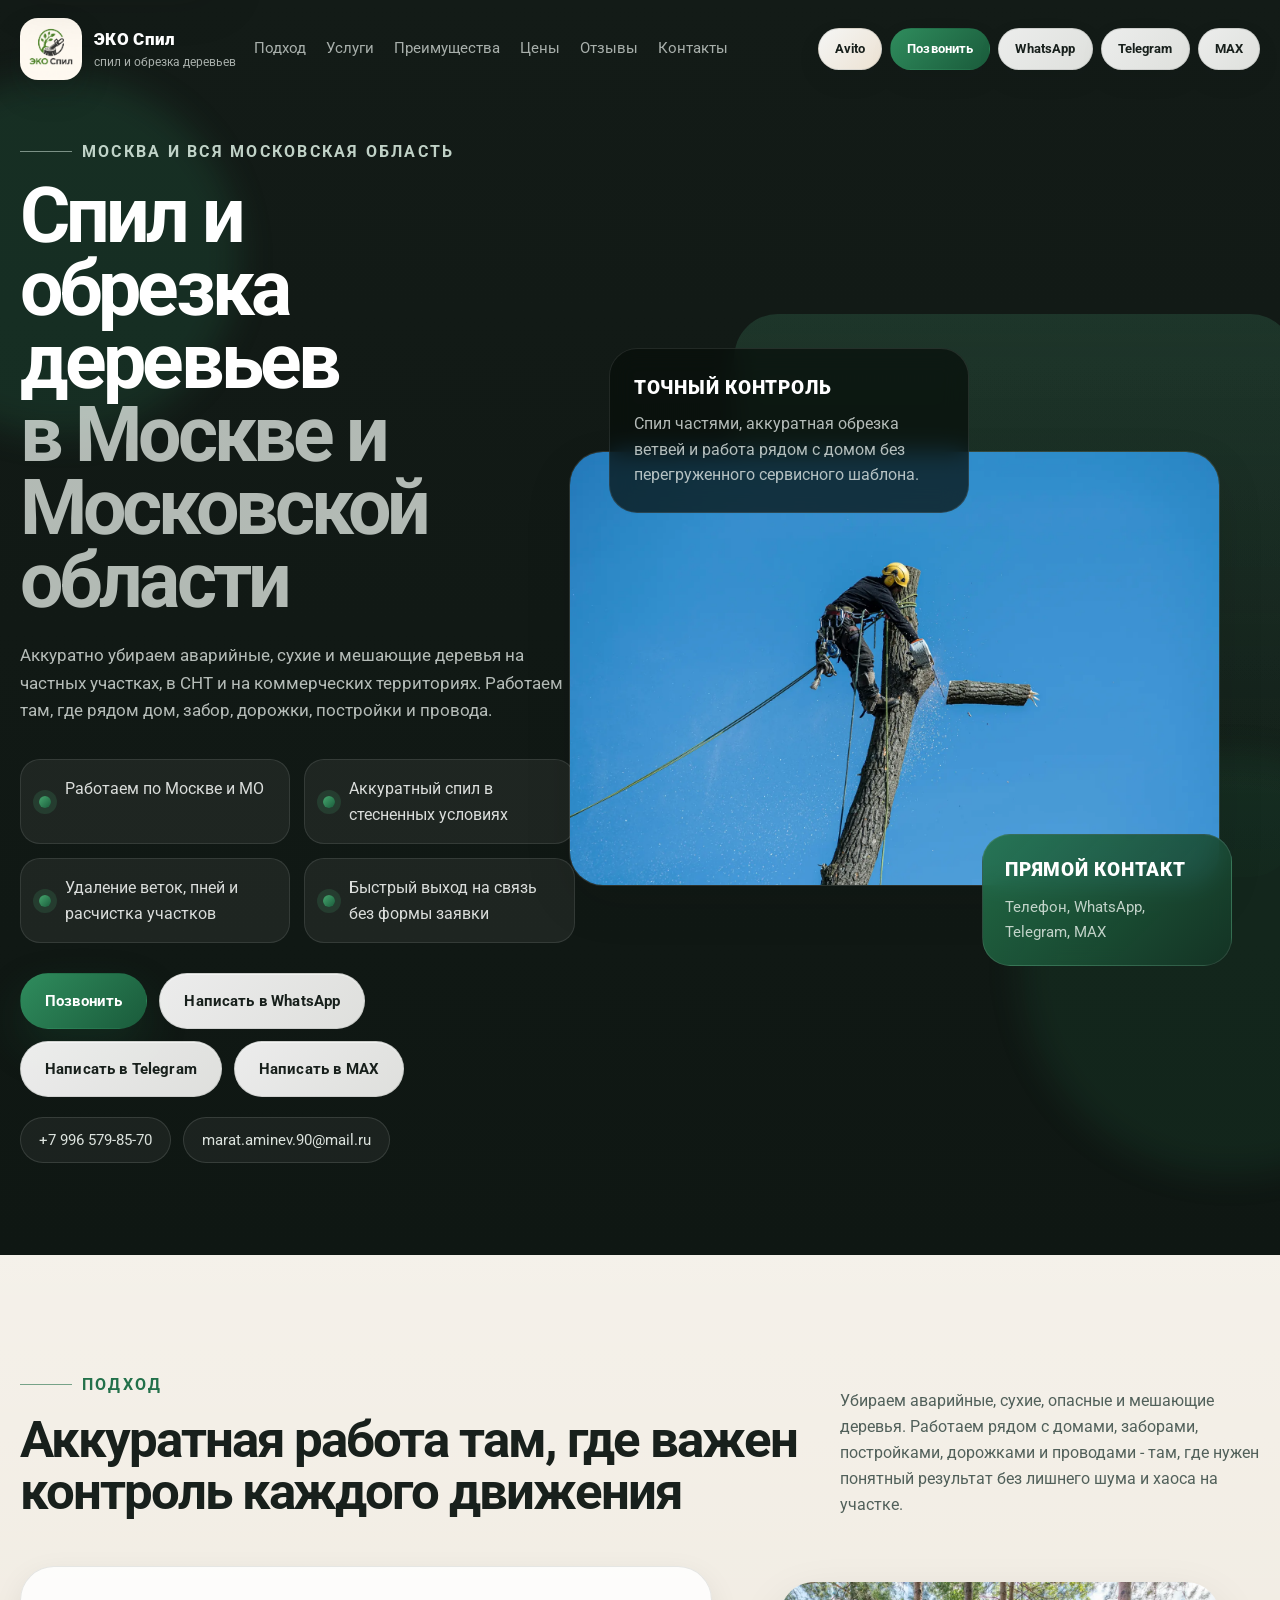
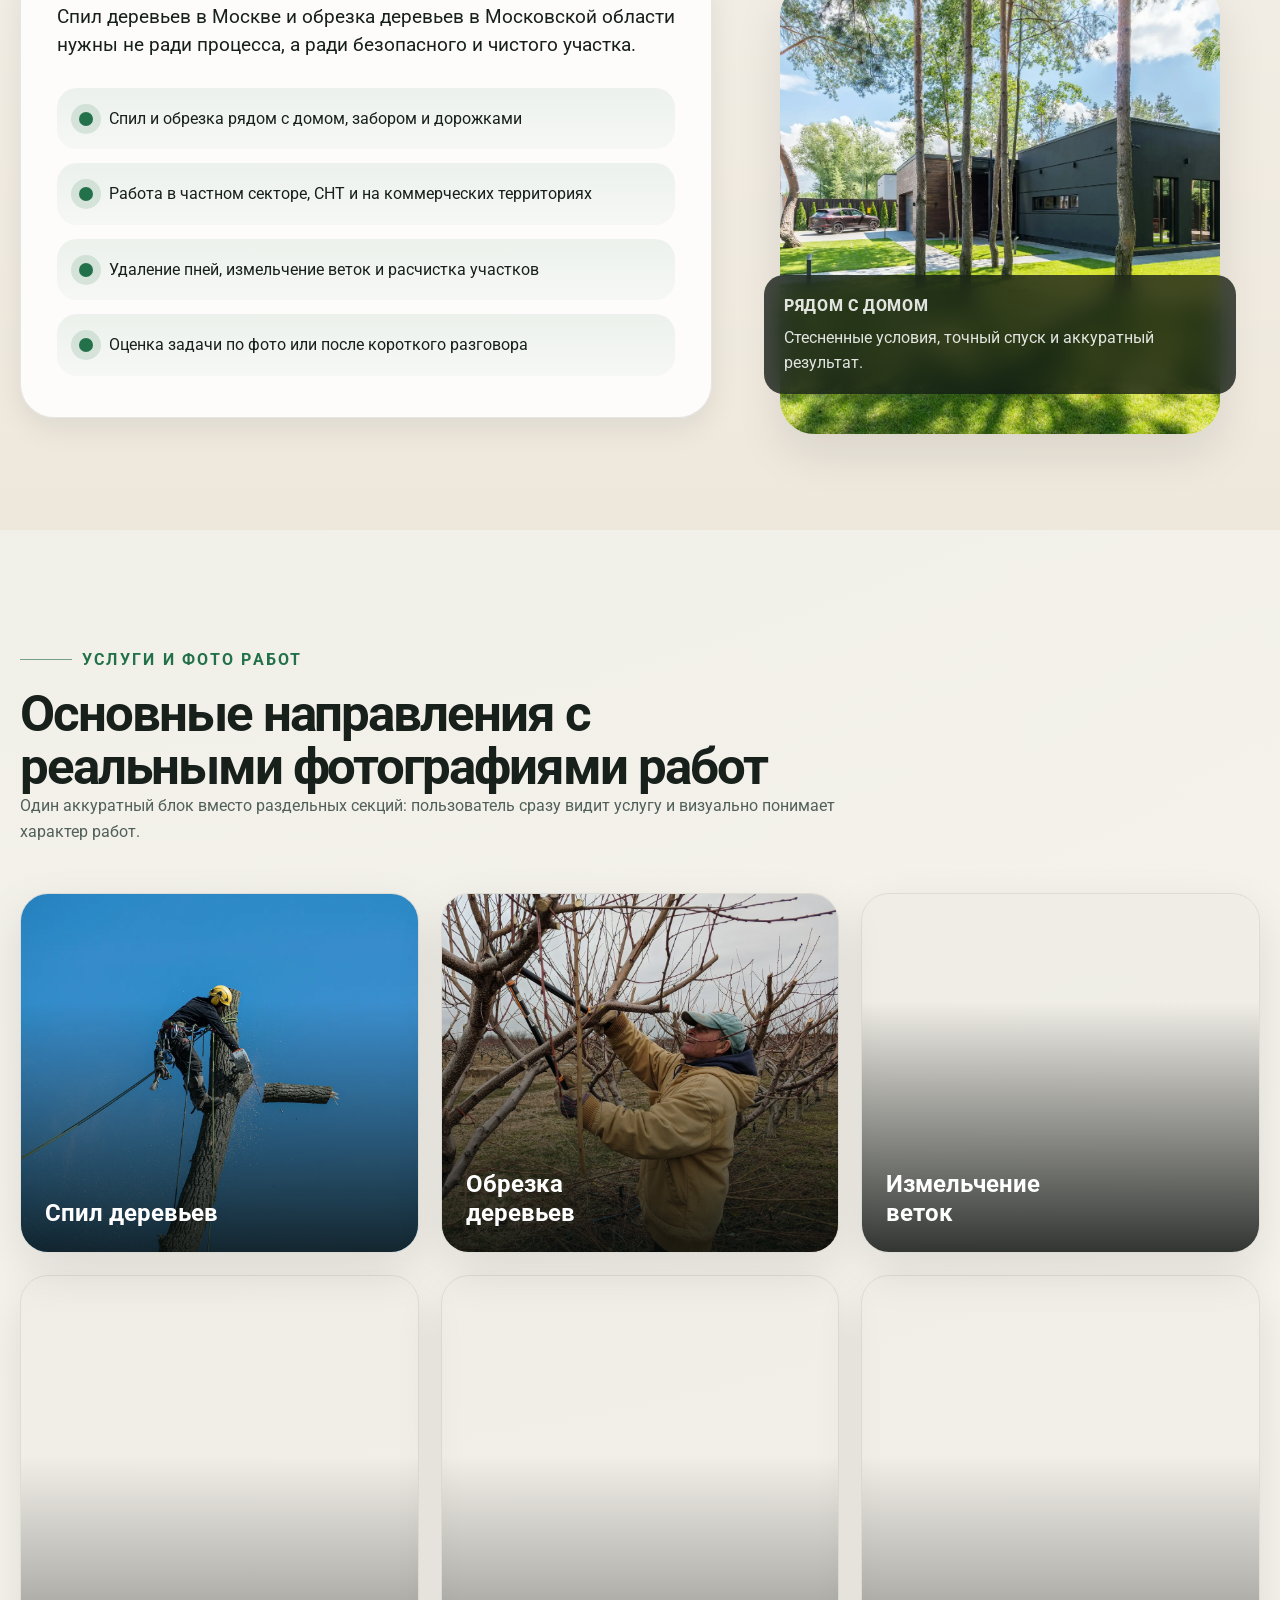
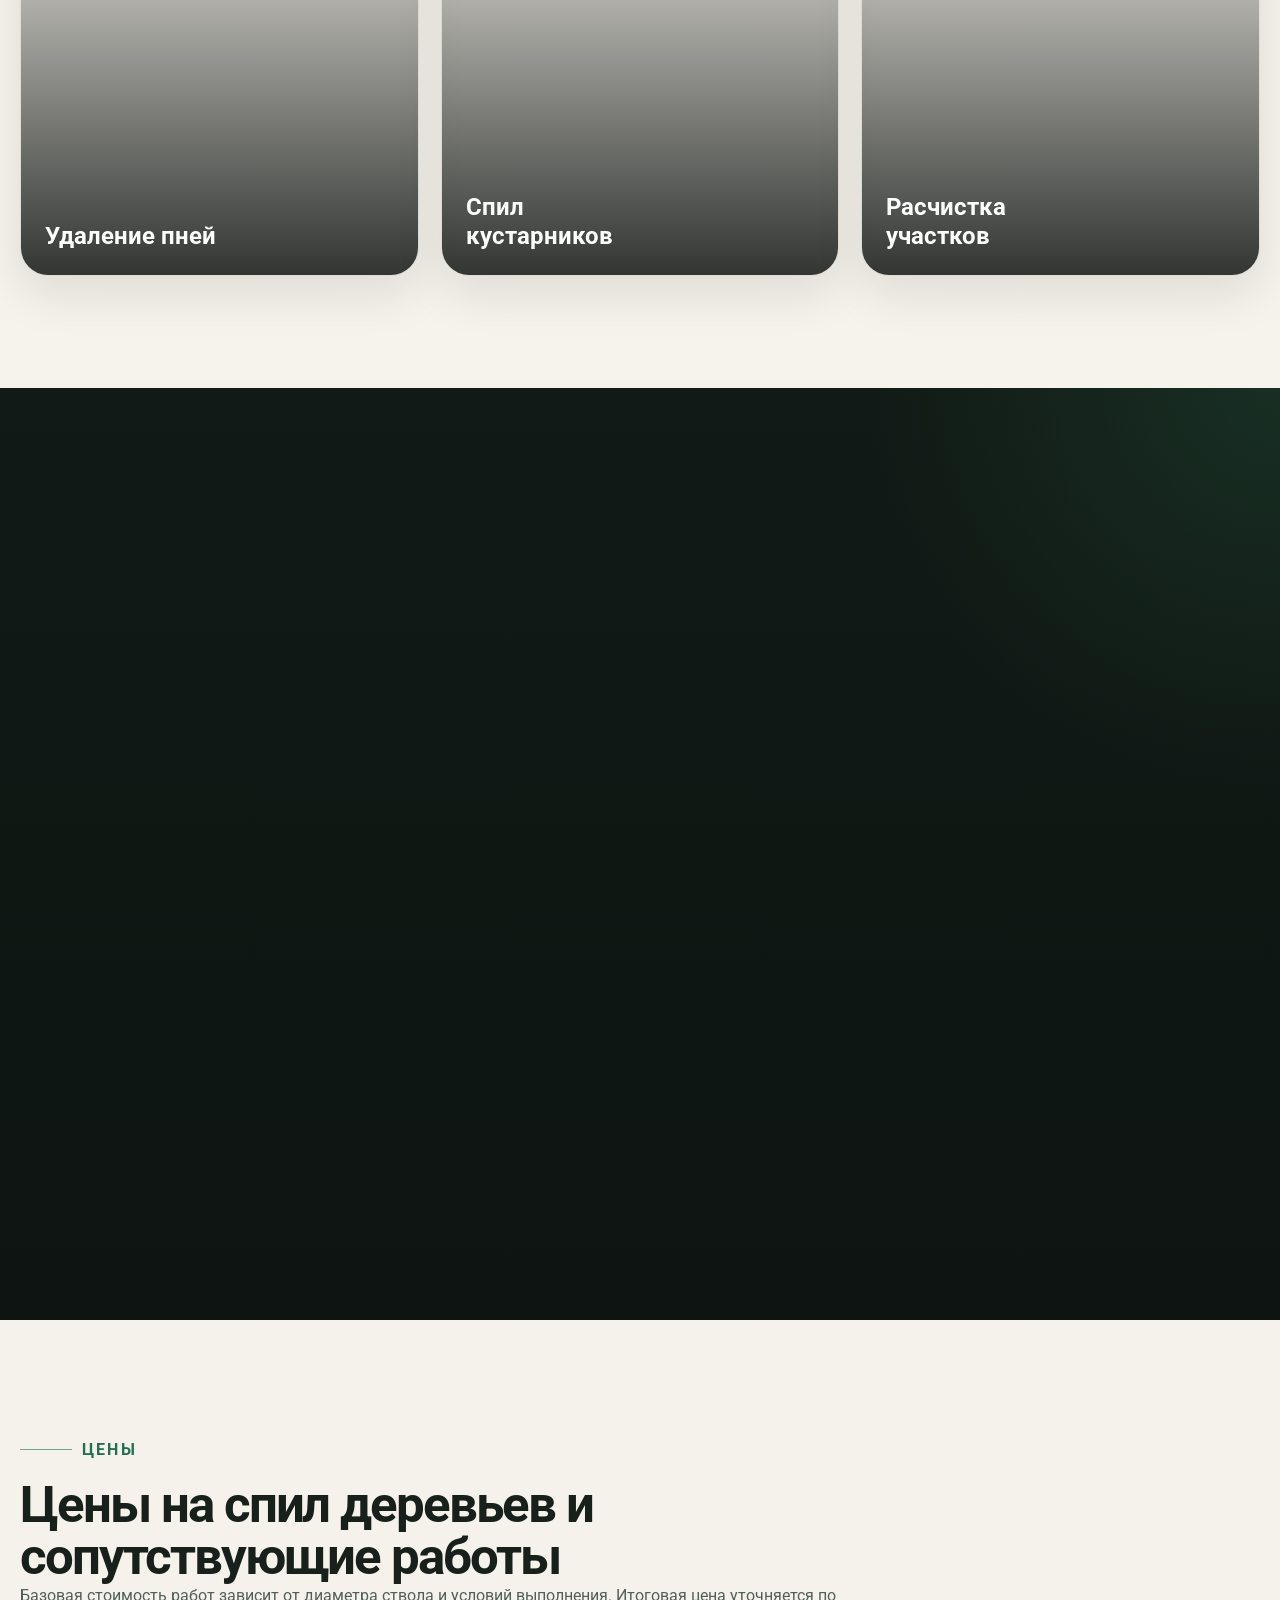
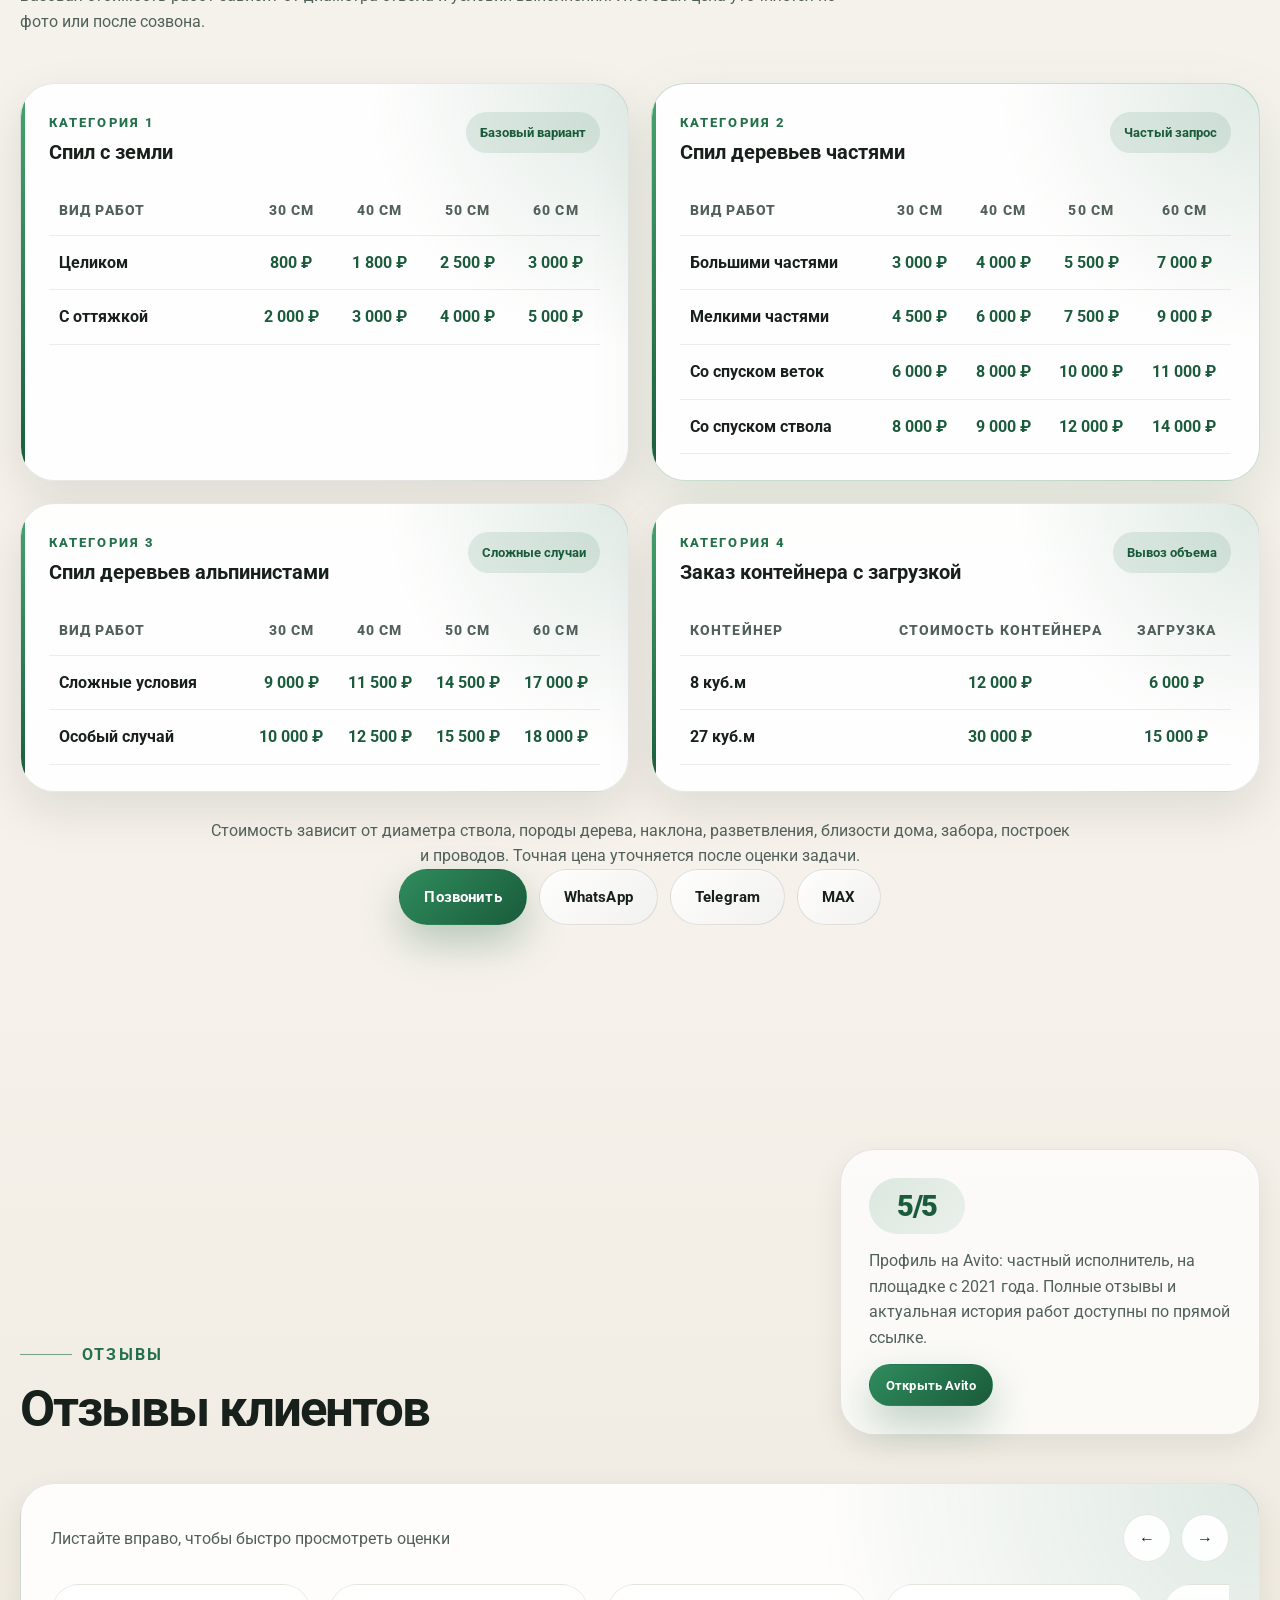
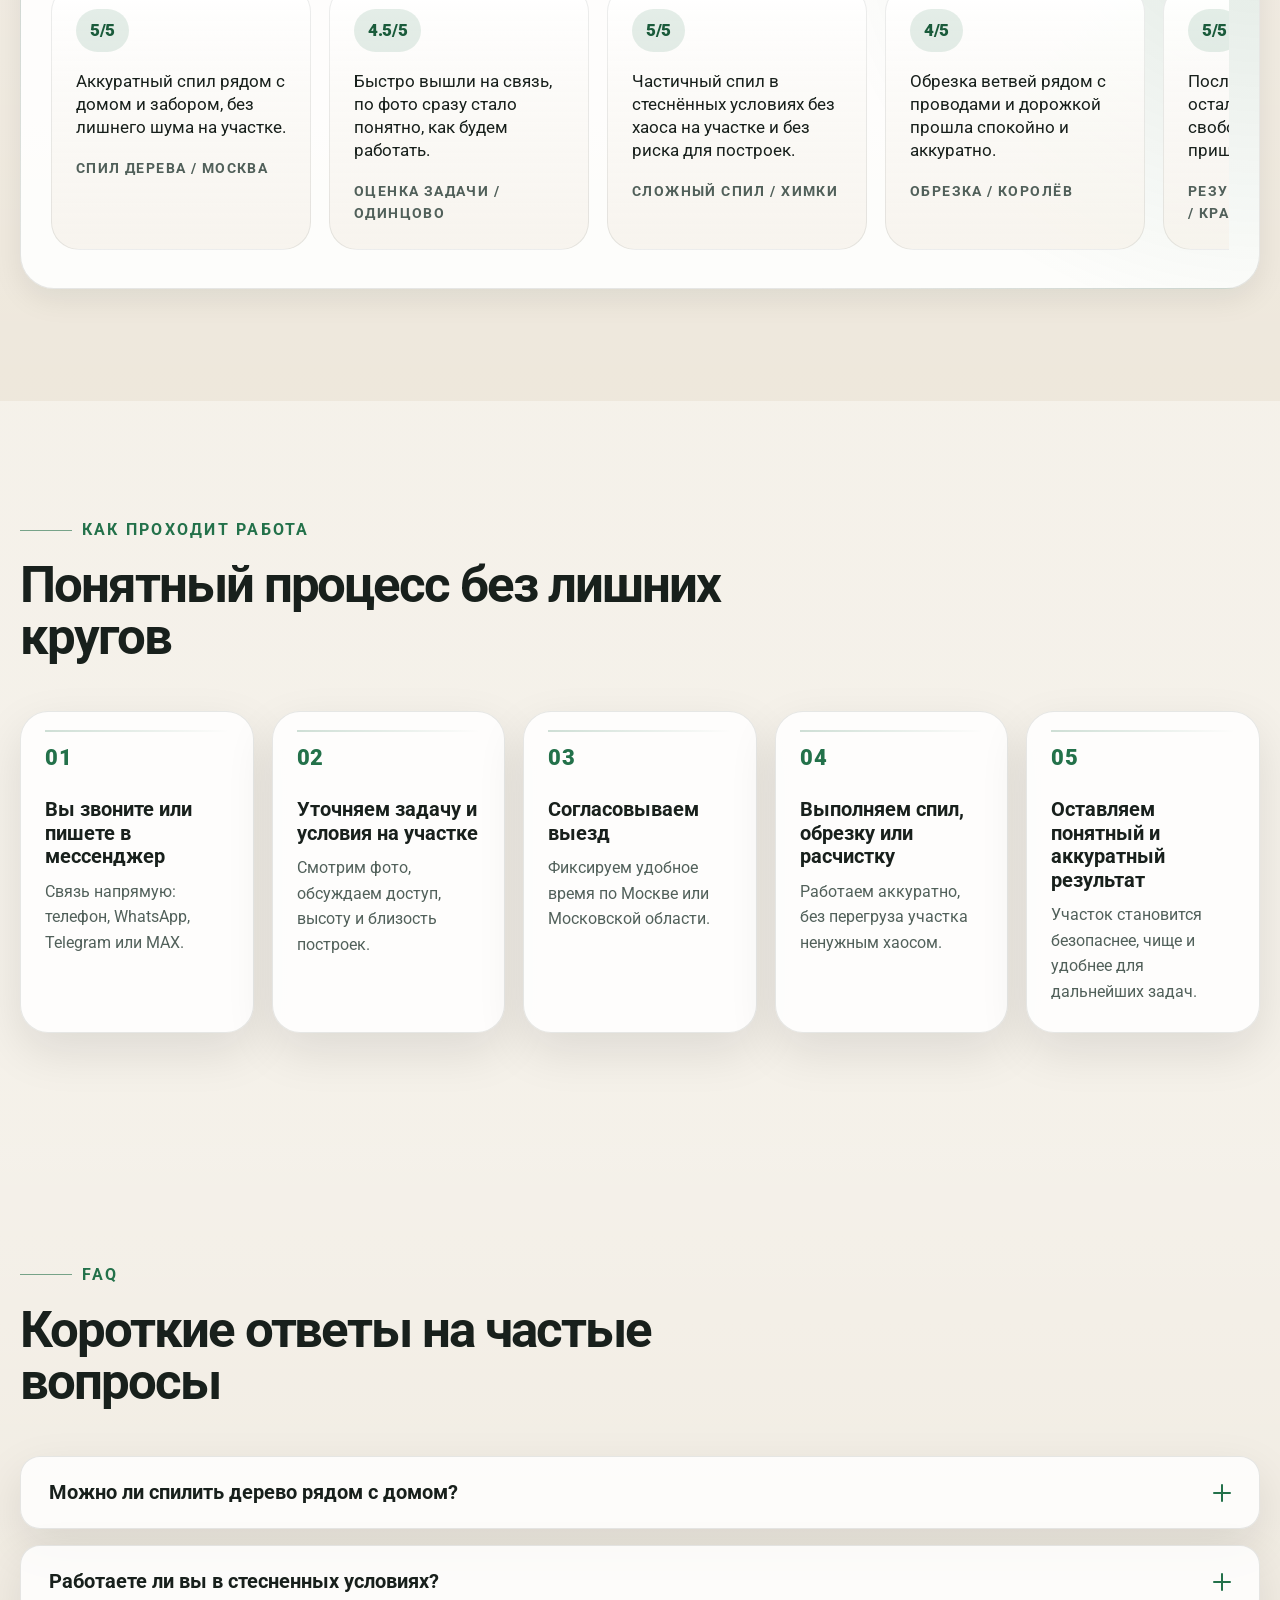
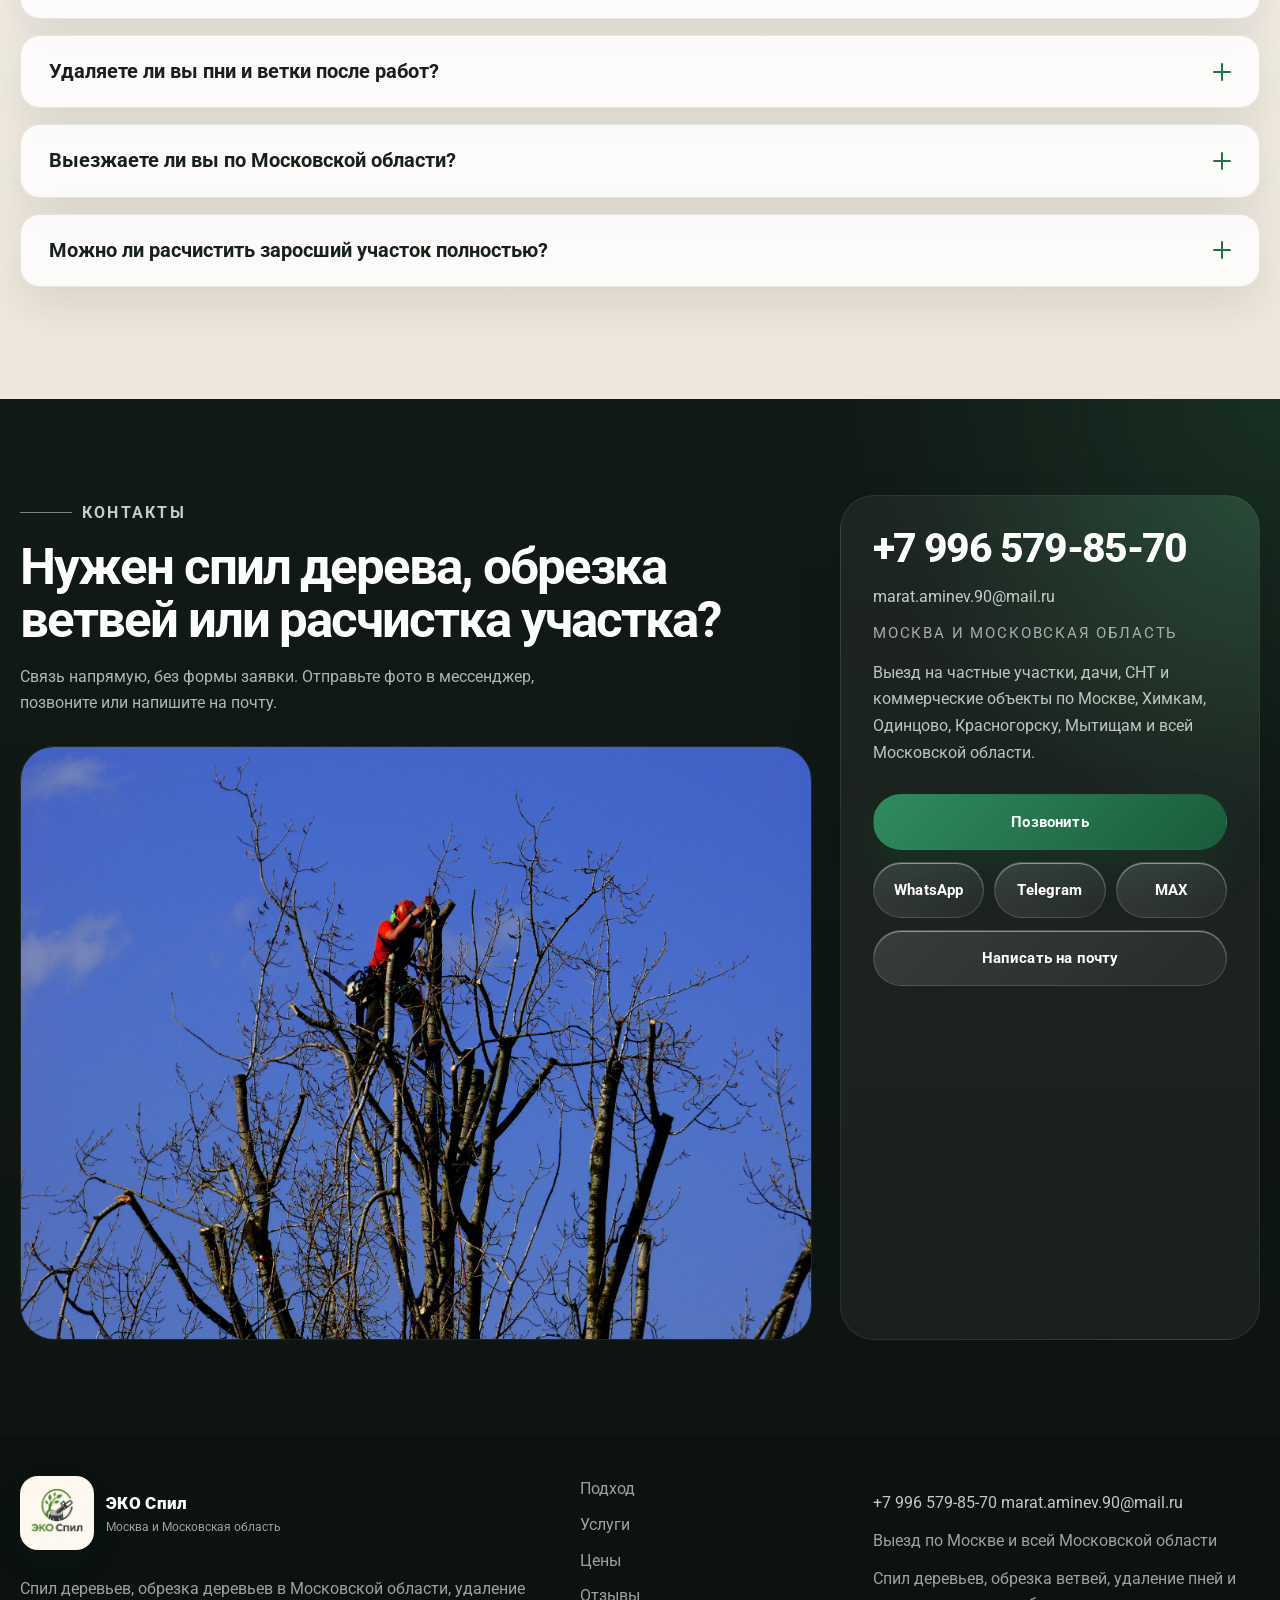
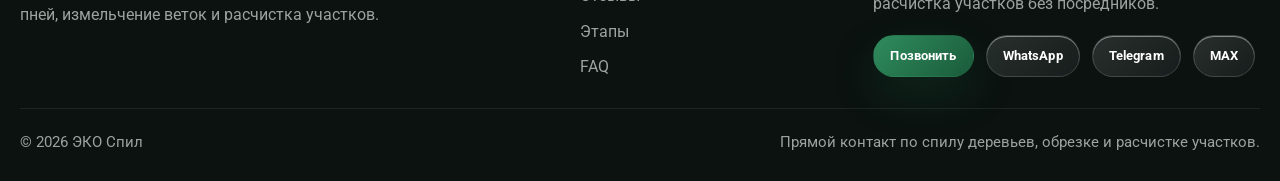
==== commit 77f546f0: "yandex webmaster commit" ====
--- a/index.html
+++ b/index.html
@@ -3,28 +3,78 @@
   <head>
     <meta charset="UTF-8" />
     <meta name="viewport" content="width=device-width, initial-scale=1.0" />
-    <title>Спил и обрезка деревьев в Москве и Московской области - ЭКО Спил</title>
+    <title>Спил и обрезка деревьев в Москве и МО - ЭКО Спил</title>
     <meta
       name="description"
-      content="Спил деревьев в Москве, обрезка деревьев в Московской области, удаление пней, измельчение веток и расчистка участков. Аккуратная работа рядом с домом, забором, постройками и проводами."
+      content="Спил деревьев в Москве и Московской области: удаление деревьев частями, обрезка ветвей, удаление пней, измельчение веток и расчистка участков. Прямой контакт, выезд по Москве и всей МО."
     />
+    <meta
+      name="robots"
+      content="index, follow, max-image-preview:large, max-snippet:-1, max-video-preview:-1"
+    />
+    <meta name="author" content="ЭКО Спил" />
+    <meta name="geo.region" content="RU-MOW" />
+    <meta name="geo.placename" content="Москва" />
+    <meta name="ICBM" content="55.7558, 37.6176" />
     <meta name="theme-color" content="#101814" />
+    <link rel="canonical" href="https://sudo-ascend.github.io/avito_order_004/" />
+    <link
+      rel="alternate"
+      hreflang="ru-RU"
+      href="https://sudo-ascend.github.io/avito_order_004/"
+    />
+    <link
+      rel="alternate"
+      hreflang="x-default"
+      href="https://sudo-ascend.github.io/avito_order_004/"
+    />
     <meta property="og:type" content="website" />
+    <meta property="og:locale" content="ru_RU" />
+    <meta property="og:site_name" content="ЭКО Спил" />
+    <meta property="og:url" content="https://sudo-ascend.github.io/avito_order_004/" />
     <meta
       property="og:title"
-      content="Спил и обрезка деревьев в Москве и Московской области"
+      content="Спил и обрезка деревьев в Москве и МО - ЭКО Спил"
     />
     <meta
       property="og:description"
-      content="Аккуратный спил деревьев, обрезка ветвей, удаление пней, измельчение веток и расчистка участков по Москве и всей МО."
+      content="Удаление деревьев частями, обрезка ветвей, удаление пней, измельчение веток и расчистка участков по Москве и всей Московской области."
     />
-    <meta property="og:image" content="assets/img/og-cover.jpg" />
+    <meta
+      property="og:image"
+      content="https://sudo-ascend.github.io/avito_order_004/assets/img/og-cover.jpg"
+    />
+    <meta
+      property="og:image:secure_url"
+      content="https://sudo-ascend.github.io/avito_order_004/assets/img/og-cover.jpg"
+    />
+    <meta property="og:image:type" content="image/jpeg" />
+    <meta property="og:image:width" content="1200" />
+    <meta property="og:image:height" content="630" />
     <meta
       property="og:image:alt"
-      content="Арборист выполняет спил дерева на высоте"
+      content="Арборист выполняет спил дерева на высоте в Москве и Московской области"
     />
     <meta name="twitter:card" content="summary_large_image" />
+    <meta
+      name="twitter:title"
+      content="Спил и обрезка деревьев в Москве и МО - ЭКО Спил"
+    />
+    <meta
+      name="twitter:description"
+      content="Спил деревьев, удаление пней, измельчение веток и расчистка участков по Москве и всей МО."
+    />
+    <meta
+      name="twitter:image"
+      content="https://sudo-ascend.github.io/avito_order_004/assets/img/og-cover.jpg"
+    />
+    <meta
+      name="twitter:image:alt"
+      content="Арборист выполняет спил дерева на высоте в Москве и Московской области"
+    />
     <link rel="icon" href="assets/img/favicon.svg" type="image/svg+xml" />
+    <link rel="apple-touch-icon" href="assets/img/logo-eco-spil.png" />
+    <link rel="manifest" href="site.webmanifest" />
     <link rel="preconnect" href="https://fonts.googleapis.com" />
     <link rel="preconnect" href="https://fonts.gstatic.com" crossorigin />
     <link
@@ -36,36 +86,180 @@
     <script type="application/ld+json">
       {
         "@context": "https://schema.org",
-        "@type": ["LocalBusiness", "Service"],
-        "name": "ЭКО Спил",
-        "description": "Спил деревьев в Москве, обрезка деревьев в Московской области, удаление пней, измельчение веток и расчистка участков.",
-        "telephone": "+7 996 579-85-70",
-        "email": "marat.aminev.90@mail.ru",
-        "areaServed": ["Москва", "Московская область"],
-        "serviceType": [
-          "Спил деревьев",
-          "Обрезка деревьев",
-          "Измельчение веток",
-          "Удаление пней",
-          "Спил кустарников",
-          "Расчистка участков"
-        ],
-        "address": {
-          "@type": "PostalAddress",
-          "addressLocality": "Москва",
-          "addressRegion": "Московская область",
-          "addressCountry": "RU"
-        },
-        "sameAs": [
-          "https://wa.me/79965798570",
-          "https://t.me/+79965798570",
-          "https://web.max.ru/98258178",
-          "https://www.avito.ru/moskva/predlozheniya_uslug/spil_udalenie_raspil_derevev_3140693390?utm_campaign=native&utm_medium=item_page_ios&utm_source=soc_sharing_seller"
+        "@graph": [
+          {
+            "@type": "WebSite",
+            "@id": "https://sudo-ascend.github.io/avito_order_004/#website",
+            "url": "https://sudo-ascend.github.io/avito_order_004/",
+            "name": "ЭКО Спил",
+            "inLanguage": "ru-RU",
+            "publisher": {
+              "@id": "https://sudo-ascend.github.io/avito_order_004/#localbusiness"
+            }
+          },
+          {
+            "@type": "WebPage",
+            "@id": "https://sudo-ascend.github.io/avito_order_004/#webpage",
+            "url": "https://sudo-ascend.github.io/avito_order_004/",
+            "name": "Спил и обрезка деревьев в Москве и МО - ЭКО Спил",
+            "description": "Спил деревьев в Москве и Московской области: удаление деревьев частями, обрезка ветвей, удаление пней, измельчение веток и расчистка участков.",
+            "inLanguage": "ru-RU",
+            "isPartOf": {
+              "@id": "https://sudo-ascend.github.io/avito_order_004/#website"
+            },
+            "about": {
+              "@id": "https://sudo-ascend.github.io/avito_order_004/#localbusiness"
+            },
+            "primaryImageOfPage": {
+              "@type": "ImageObject",
+              "url": "https://sudo-ascend.github.io/avito_order_004/assets/img/og-cover.jpg",
+              "width": 1200,
+              "height": 630
+            }
+          },
+          {
+            "@type": ["LocalBusiness", "ProfessionalService"],
+            "@id": "https://sudo-ascend.github.io/avito_order_004/#localbusiness",
+            "name": "ЭКО Спил",
+            "url": "https://sudo-ascend.github.io/avito_order_004/",
+            "image": "https://sudo-ascend.github.io/avito_order_004/assets/img/hero-arborist.webp",
+            "logo": "https://sudo-ascend.github.io/avito_order_004/assets/img/logo-eco-spil.png",
+            "description": "Спил деревьев в Москве и Московской области, обрезка ветвей, удаление пней, измельчение веток и расчистка участков на частных, дачных и коммерческих территориях.",
+            "telephone": "+7 996 579-85-70",
+            "email": "mailto:marat.aminev.90@mail.ru",
+            "priceRange": "₽800-₽30000",
+            "currenciesAccepted": "RUB",
+            "areaServed": [
+              {
+                "@type": "City",
+                "name": "Москва"
+              },
+              {
+                "@type": "AdministrativeArea",
+                "name": "Московская область"
+              }
+            ],
+            "address": {
+              "@type": "PostalAddress",
+              "addressLocality": "Москва",
+              "addressRegion": "Московская область",
+              "addressCountry": "RU"
+            },
+            "contactPoint": [
+              {
+                "@type": "ContactPoint",
+                "telephone": "+7 996 579-85-70",
+                "contactType": "customer service",
+                "areaServed": ["Москва", "Московская область"],
+                "availableLanguage": ["ru"]
+              }
+            ],
+            "hasOfferCatalog": {
+              "@type": "OfferCatalog",
+              "name": "Услуги ЭКО Спил",
+              "itemListElement": [
+                {
+                  "@type": "Offer",
+                  "price": "800",
+                  "priceCurrency": "RUB",
+                  "description": "Спил дерева с земли. Базовая цена за дерево диаметром 30 см.",
+                  "itemOffered": {
+                    "@type": "Service",
+                    "name": "Спил с земли"
+                  }
+                },
+                {
+                  "@type": "Offer",
+                  "price": "3000",
+                  "priceCurrency": "RUB",
+                  "description": "Спил дерева частями. Базовая цена за дерево диаметром 30 см.",
+                  "itemOffered": {
+                    "@type": "Service",
+                    "name": "Спил деревьев частями"
+                  }
+                },
+                {
+                  "@type": "Offer",
+                  "price": "9000",
+                  "priceCurrency": "RUB",
+                  "description": "Спил деревьев альпинистами в сложных условиях. Базовая цена за дерево диаметром 30 см.",
+                  "itemOffered": {
+                    "@type": "Service",
+                    "name": "Спил деревьев альпинистами"
+                  }
+                },
+                {
+                  "@type": "Offer",
+                  "price": "12000",
+                  "priceCurrency": "RUB",
+                  "description": "Контейнер 8 куб.м с вывозом веток и древесных остатков.",
+                  "itemOffered": {
+                    "@type": "Service",
+                    "name": "Заказ контейнера с загрузкой"
+                  }
+                }
+              ]
+            },
+            "sameAs": [
+              "https://wa.me/79965798570",
+              "https://t.me/+79965798570",
+              "https://web.max.ru/98258178",
+              "https://www.avito.ru/moskva/predlozheniya_uslug/spil_udalenie_raspil_derevev_3140693390?utm_campaign=native&utm_medium=item_page_ios&utm_source=soc_sharing_seller"
+            ]
+          },
+          {
+            "@type": "FAQPage",
+            "@id": "https://sudo-ascend.github.io/avito_order_004/#faq",
+            "url": "https://sudo-ascend.github.io/avito_order_004/#faq",
+            "mainEntity": [
+              {
+                "@type": "Question",
+                "name": "Можно ли спилить дерево рядом с домом?",
+                "acceptedAnswer": {
+                  "@type": "Answer",
+                  "text": "Да. Для этого используем спил частями, оттяжку или работу альпинистами, если рядом дом, забор, дорожки или другие чувствительные объекты."
+                }
+              },
+              {
+                "@type": "Question",
+                "name": "Работаете ли вы в стесненных условиях?",
+                "acceptedAnswer": {
+                  "@type": "Answer",
+                  "text": "Да. Это одна из типовых задач: спил деревьев в Москве и Московской области часто нужен именно там, где мало места и важен точный контроль каждой секции."
+                }
+              },
+              {
+                "@type": "Question",
+                "name": "Удаляете ли вы пни и ветки после работ?",
+                "acceptedAnswer": {
+                  "@type": "Answer",
+                  "text": "Да. Можно заказать удаление пней, измельчение веток и контейнер с загрузкой, чтобы участок сразу выглядел чище."
+                }
+              },
+              {
+                "@type": "Question",
+                "name": "Выезжаете ли вы по Московской области?",
+                "acceptedAnswer": {
+                  "@type": "Answer",
+                  "text": "Да. Работаем по Москве и всей Московской области, включая дачи, СНТ, частные участки и коммерческие объекты."
+                }
+              },
+              {
+                "@type": "Question",
+                "name": "Можно ли расчистить заросший участок полностью?",
+                "acceptedAnswer": {
+                  "@type": "Answer",
+                  "text": "Да. Убираем кустарники, поросль, мешающие деревья и избыточный объем веток, чтобы привести участок к понятному рабочему состоянию."
+                }
+              }
+            ]
+          }
         ]
       }
     </script>
   </head>
   <body>
+    <a class="skip-link" href="#main-content">Перейти к содержимому</a>
     <header class="site-header" id="top">
       <div class="container header-inner">
         <a class="brand" href="#hero" aria-label="ЭКО Спил - на главный экран">
@@ -627,7 +821,7 @@
                   <thead>
                     <tr>
                       <th>Контейнер</th>
-                      <th>Контейнер</th>
+                      <th>Стоимость контейнера</th>
                       <th>Загрузка</th>
                     </tr>
                   </thead>
@@ -999,11 +1193,23 @@
 
           <div class="faq-list">
             <article class="faq-item" data-reveal>
-              <button class="faq-question" type="button" aria-expanded="false">
+              <button
+                class="faq-question"
+                type="button"
+                id="faq-question-1"
+                aria-expanded="false"
+                aria-controls="faq-answer-1"
+              >
                 <span>Можно ли спилить дерево рядом с домом?</span>
                 <span class="faq-question__icon" aria-hidden="true"></span>
               </button>
-              <div class="faq-answer" hidden>
+              <div
+                class="faq-answer"
+                id="faq-answer-1"
+                role="region"
+                aria-labelledby="faq-question-1"
+                hidden
+              >
                 <p>
                   Да. Для этого используем спил частями, оттяжку или работу
                   альпинистами, если рядом дом, забор, дорожки или другие
@@ -1013,11 +1219,23 @@
             </article>
 
             <article class="faq-item" data-reveal>
-              <button class="faq-question" type="button" aria-expanded="false">
+              <button
+                class="faq-question"
+                type="button"
+                id="faq-question-2"
+                aria-expanded="false"
+                aria-controls="faq-answer-2"
+              >
                 <span>Работаете ли вы в стесненных условиях?</span>
                 <span class="faq-question__icon" aria-hidden="true"></span>
               </button>
-              <div class="faq-answer" hidden>
+              <div
+                class="faq-answer"
+                id="faq-answer-2"
+                role="region"
+                aria-labelledby="faq-question-2"
+                hidden
+              >
                 <p>
                   Да. Это одна из типовых задач: спил деревьев в Москве и
                   Московской области часто нужен именно там, где мало места и
@@ -1027,11 +1245,23 @@
             </article>
 
             <article class="faq-item" data-reveal>
-              <button class="faq-question" type="button" aria-expanded="false">
+              <button
+                class="faq-question"
+                type="button"
+                id="faq-question-3"
+                aria-expanded="false"
+                aria-controls="faq-answer-3"
+              >
                 <span>Удаляете ли вы пни и ветки после работ?</span>
                 <span class="faq-question__icon" aria-hidden="true"></span>
               </button>
-              <div class="faq-answer" hidden>
+              <div
+                class="faq-answer"
+                id="faq-answer-3"
+                role="region"
+                aria-labelledby="faq-question-3"
+                hidden
+              >
                 <p>
                   Да. Можно заказать удаление пней, измельчение веток и
                   контейнер с загрузкой, чтобы участок сразу выглядел чище.
@@ -1040,11 +1270,23 @@
             </article>
 
             <article class="faq-item" data-reveal>
-              <button class="faq-question" type="button" aria-expanded="false">
+              <button
+                class="faq-question"
+                type="button"
+                id="faq-question-4"
+                aria-expanded="false"
+                aria-controls="faq-answer-4"
+              >
                 <span>Выезжаете ли вы по Московской области?</span>
                 <span class="faq-question__icon" aria-hidden="true"></span>
               </button>
-              <div class="faq-answer" hidden>
+              <div
+                class="faq-answer"
+                id="faq-answer-4"
+                role="region"
+                aria-labelledby="faq-question-4"
+                hidden
+              >
                 <p>
                   Да. Работаем по Москве и всей Московской области, включая
                   дачи, СНТ, частные участки и коммерческие объекты.
@@ -1053,11 +1295,23 @@
             </article>
 
             <article class="faq-item" data-reveal>
-              <button class="faq-question" type="button" aria-expanded="false">
+              <button
+                class="faq-question"
+                type="button"
+                id="faq-question-5"
+                aria-expanded="false"
+                aria-controls="faq-answer-5"
+              >
                 <span>Можно ли расчистить заросший участок полностью?</span>
                 <span class="faq-question__icon" aria-hidden="true"></span>
               </button>
-              <div class="faq-answer" hidden>
+              <div
+                class="faq-answer"
+                id="faq-answer-5"
+                role="region"
+                aria-labelledby="faq-question-5"
+                hidden
+              >
                 <p>
                   Да. Убираем кустарники, поросль, мешающие деревья и
                   избыточный объем веток, чтобы привести участок к понятному
@@ -1098,6 +1352,10 @@
                 >marat.aminev.90@mail.ru</a
               >
               <p class="cta-region">Москва и Московская область</p>
+              <p class="cta-region cta-region--detail">
+                Выезд на частные участки, дачи, СНТ и коммерческие объекты по Москве,
+                Химкам, Одинцово, Красногорску, Мытищам и всей Московской области.
+              </p>
 
               <div class="cta-actions">
                 <a class="button button--primary cta-call-button" href="tel:+79965798570"
@@ -1176,6 +1434,7 @@
           <a href="tel:+79965798570">+7 996 579-85-70</a>
           <a href="mailto:marat.aminev.90@mail.ru">marat.aminev.90@mail.ru</a>
           <p>Выезд по Москве и всей Московской области</p>
+          <p>Спил деревьев, обрезка ветвей, удаление пней и расчистка участков без посредников.</p>
           <div class="button-group button-group--footer">
             <a class="button button--primary button--small" href="tel:+79965798570"
               >Позвонить</a
--- a/styles.css
+++ b/styles.css
@@ -35,6 +35,24 @@
   scroll-behavior: smooth;
 }
 
+.skip-link {
+  position: fixed;
+  top: 12px;
+  left: 12px;
+  z-index: 1400;
+  padding: 12px 16px;
+  border-radius: 999px;
+  background: var(--surface-dark);
+  color: var(--white);
+  box-shadow: var(--shadow-md);
+  transform: translateY(-150%);
+  transition: transform 0.2s ease;
+}
+
+.skip-link:focus {
+  transform: translateY(0);
+}
+
 body {
   margin: 0;
   min-width: 320px;
@@ -1359,6 +1377,15 @@
   font-size: 0.95rem;
   text-transform: uppercase;
   letter-spacing: 0.12em;
+}
+
+.cta-region--detail {
+  margin-top: -14px;
+  color: rgba(236, 242, 238, 0.78);
+  font-size: 0.98rem;
+  line-height: 1.7;
+  text-transform: none;
+  letter-spacing: 0;
 }
 
 .cta-actions {
@@ -1959,6 +1986,12 @@
     letter-spacing: 0.1em;
   }
 
+  .cta-region--detail {
+    margin-top: -10px;
+    font-size: 0.92rem;
+    letter-spacing: 0;
+  }
+
   .cta-media {
     margin-top: 22px;
     min-height: 220px;
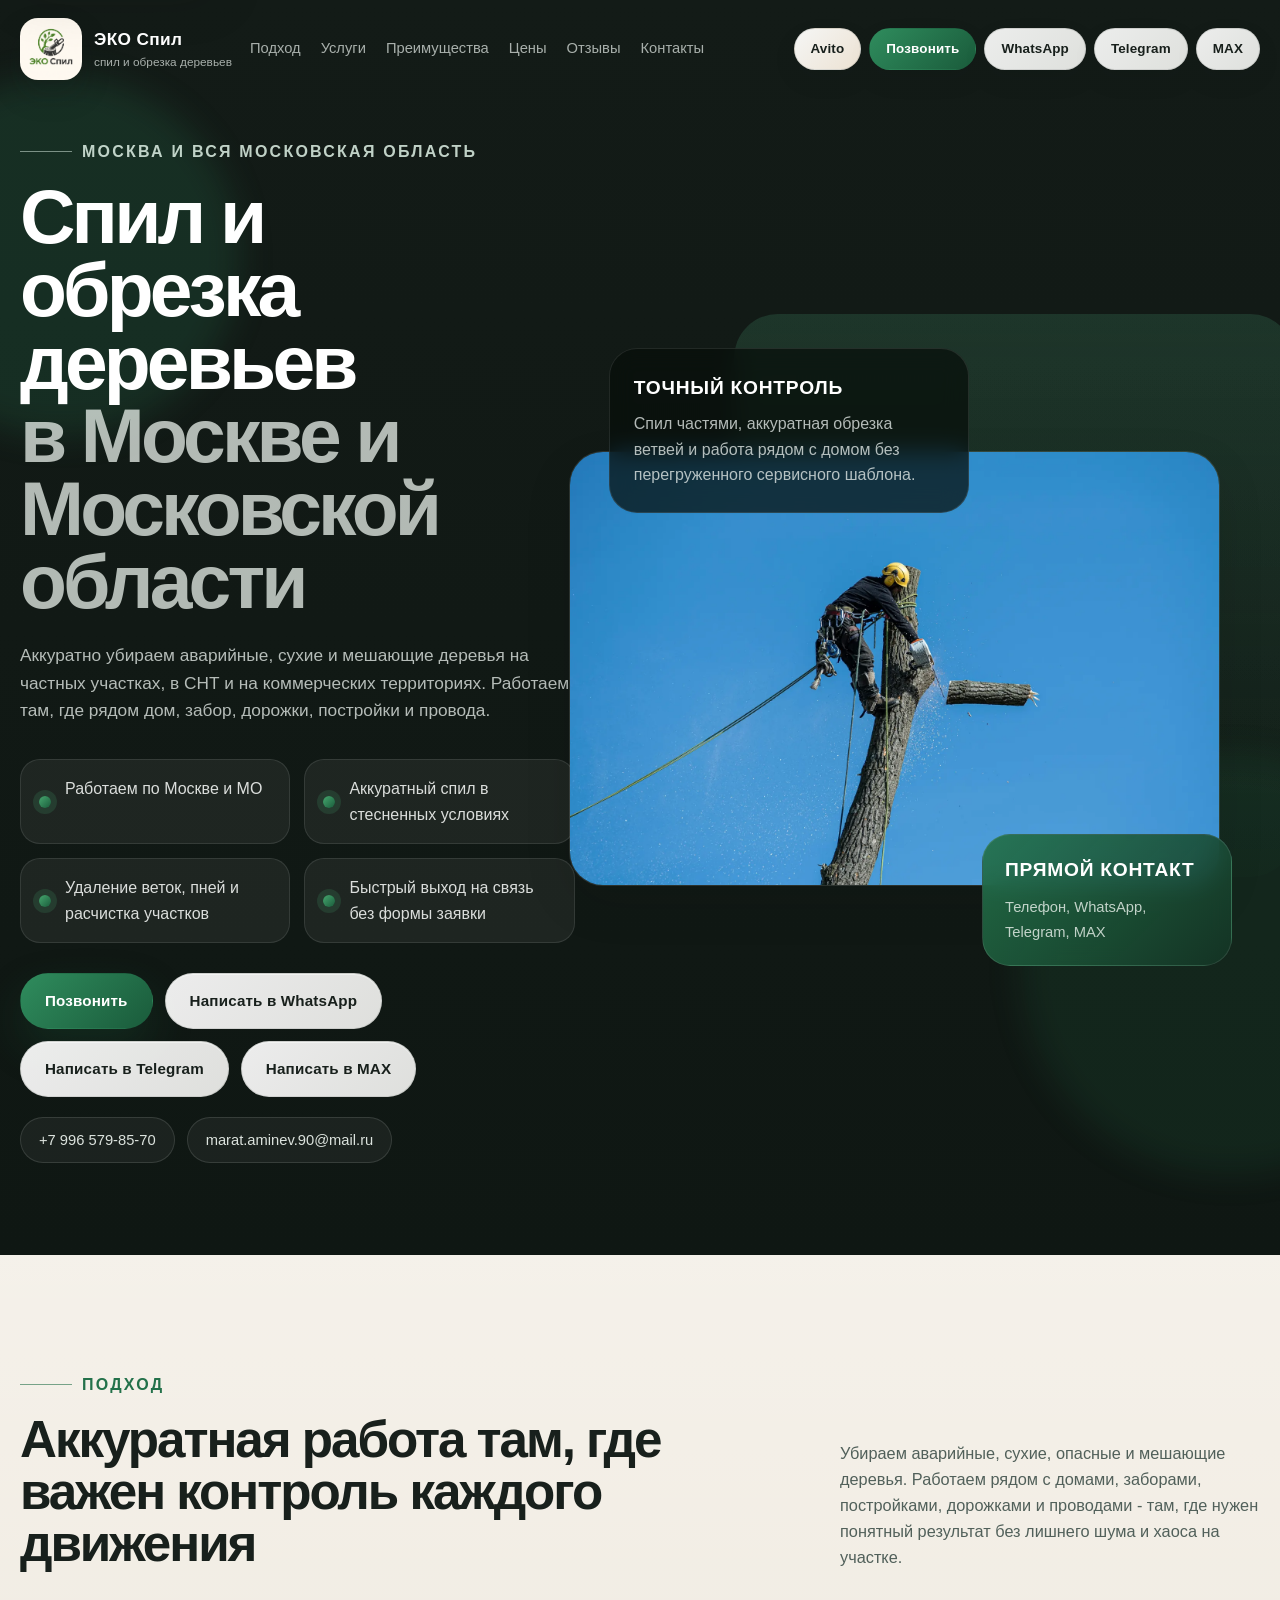
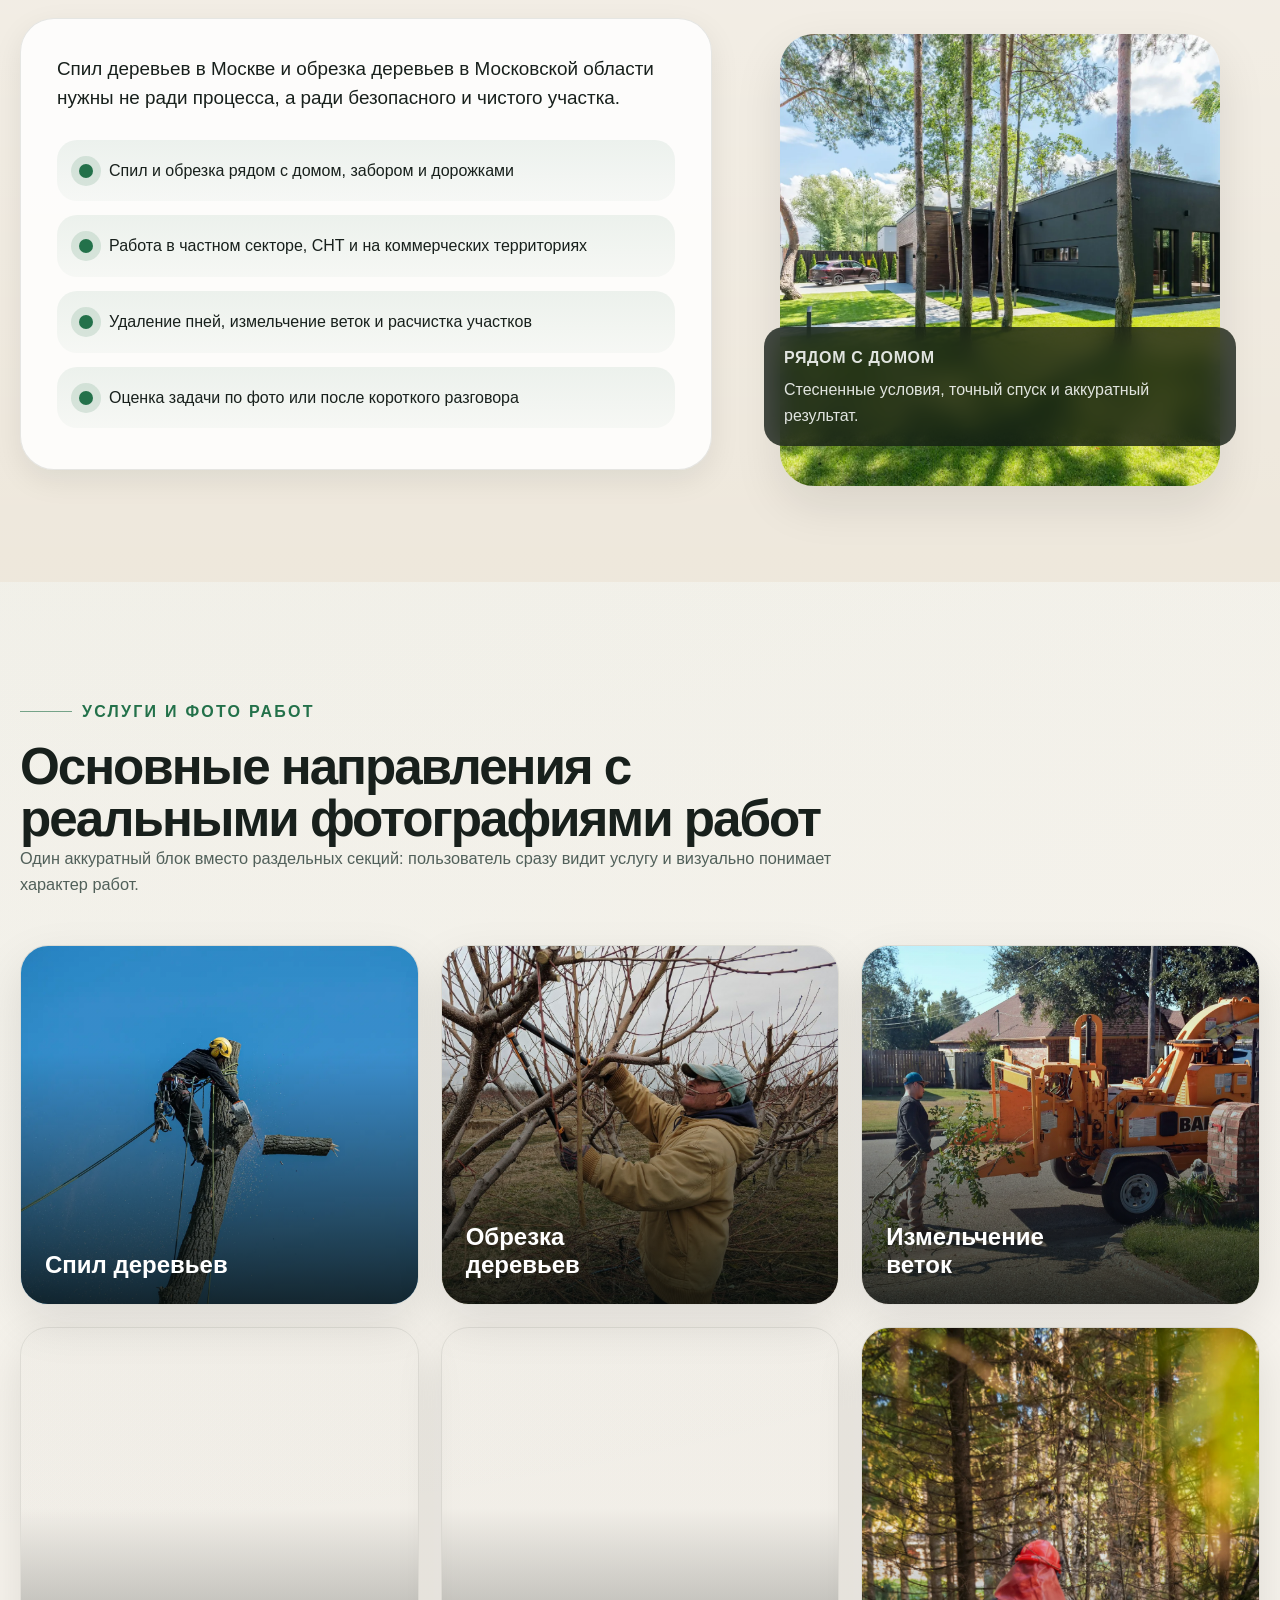
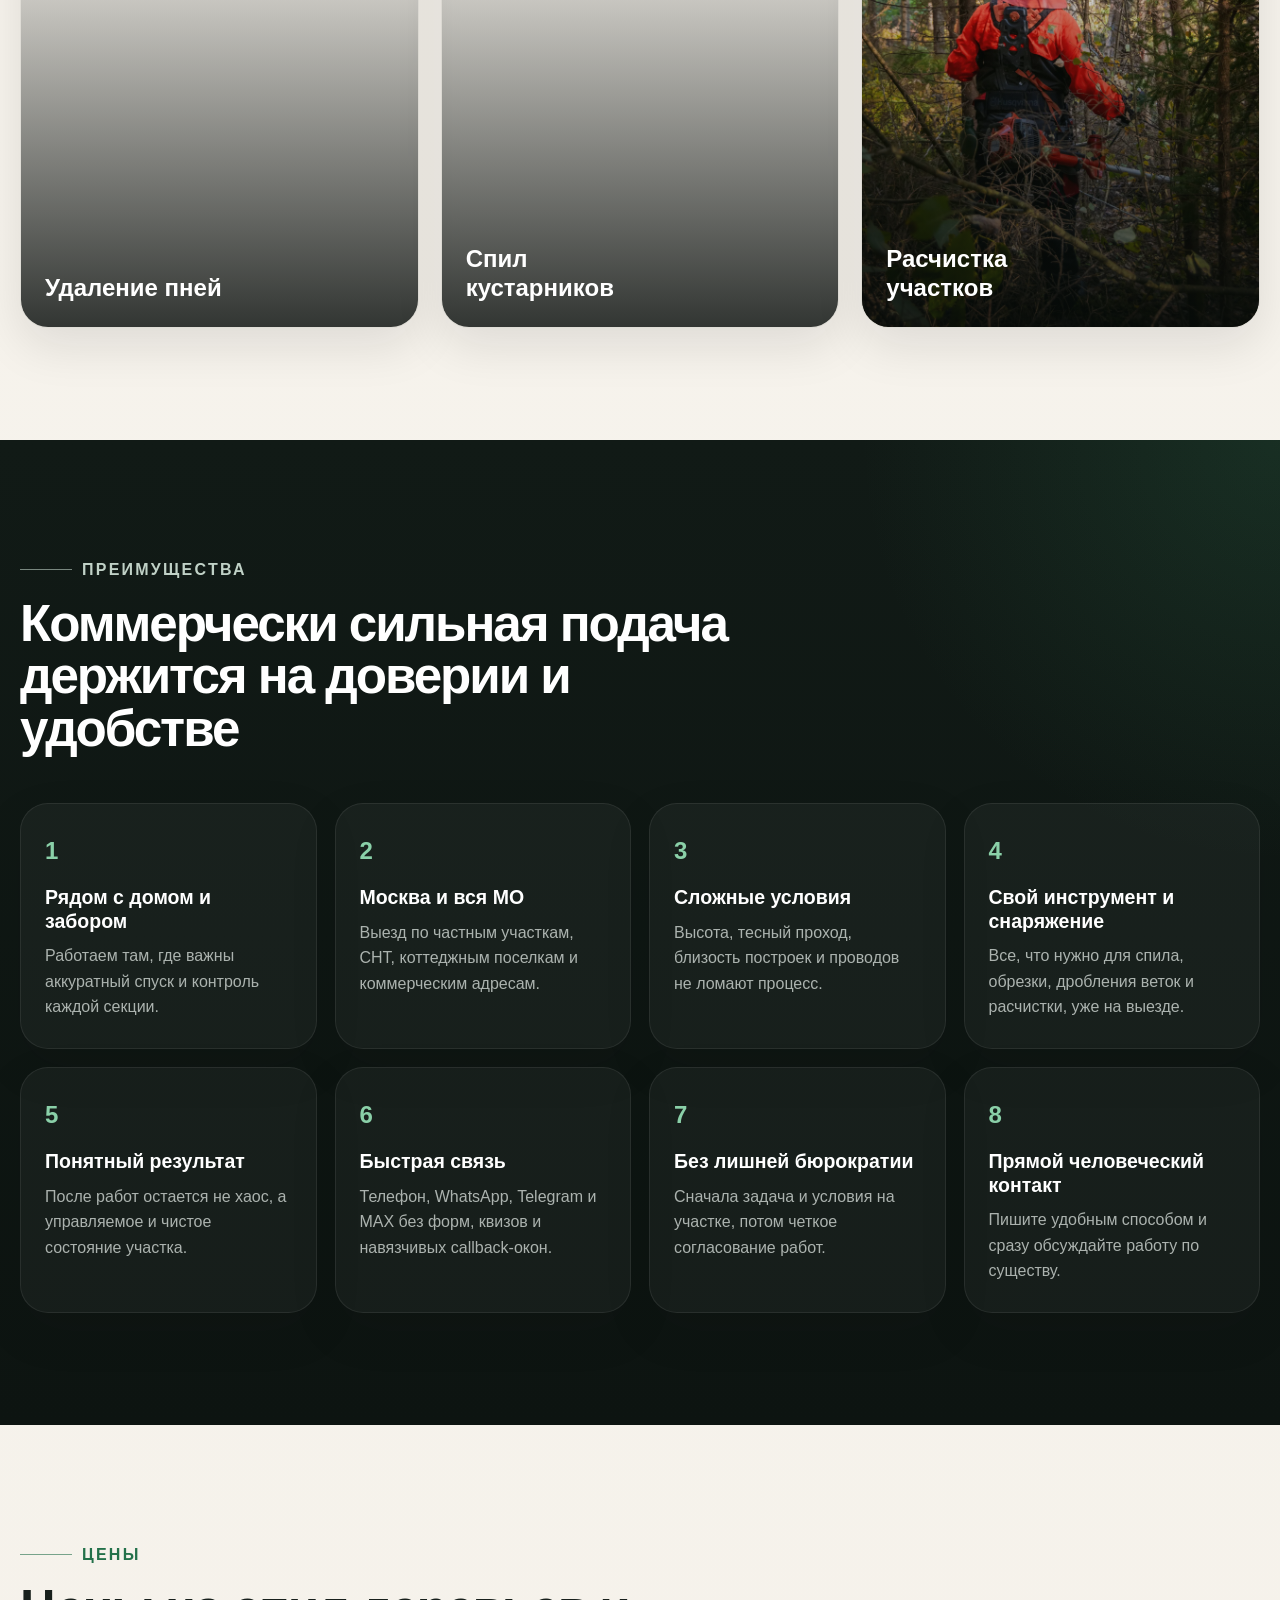
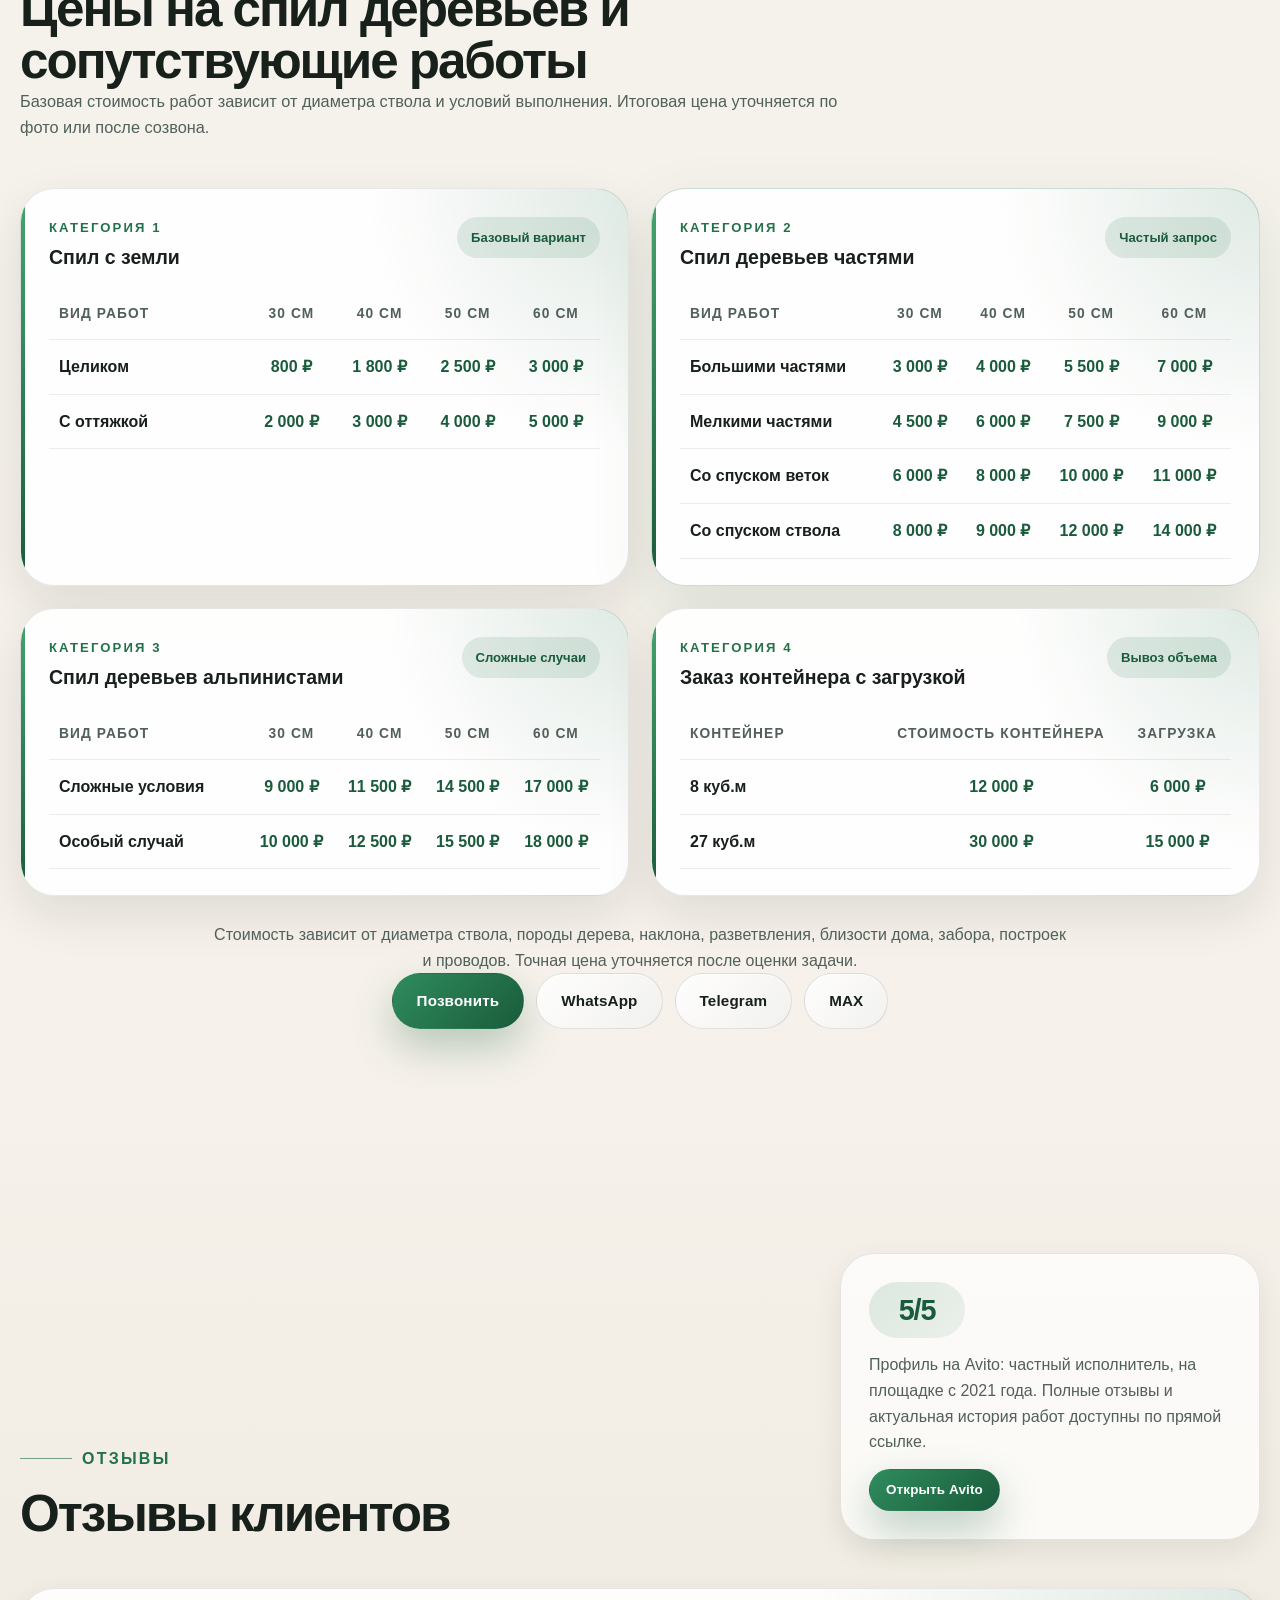
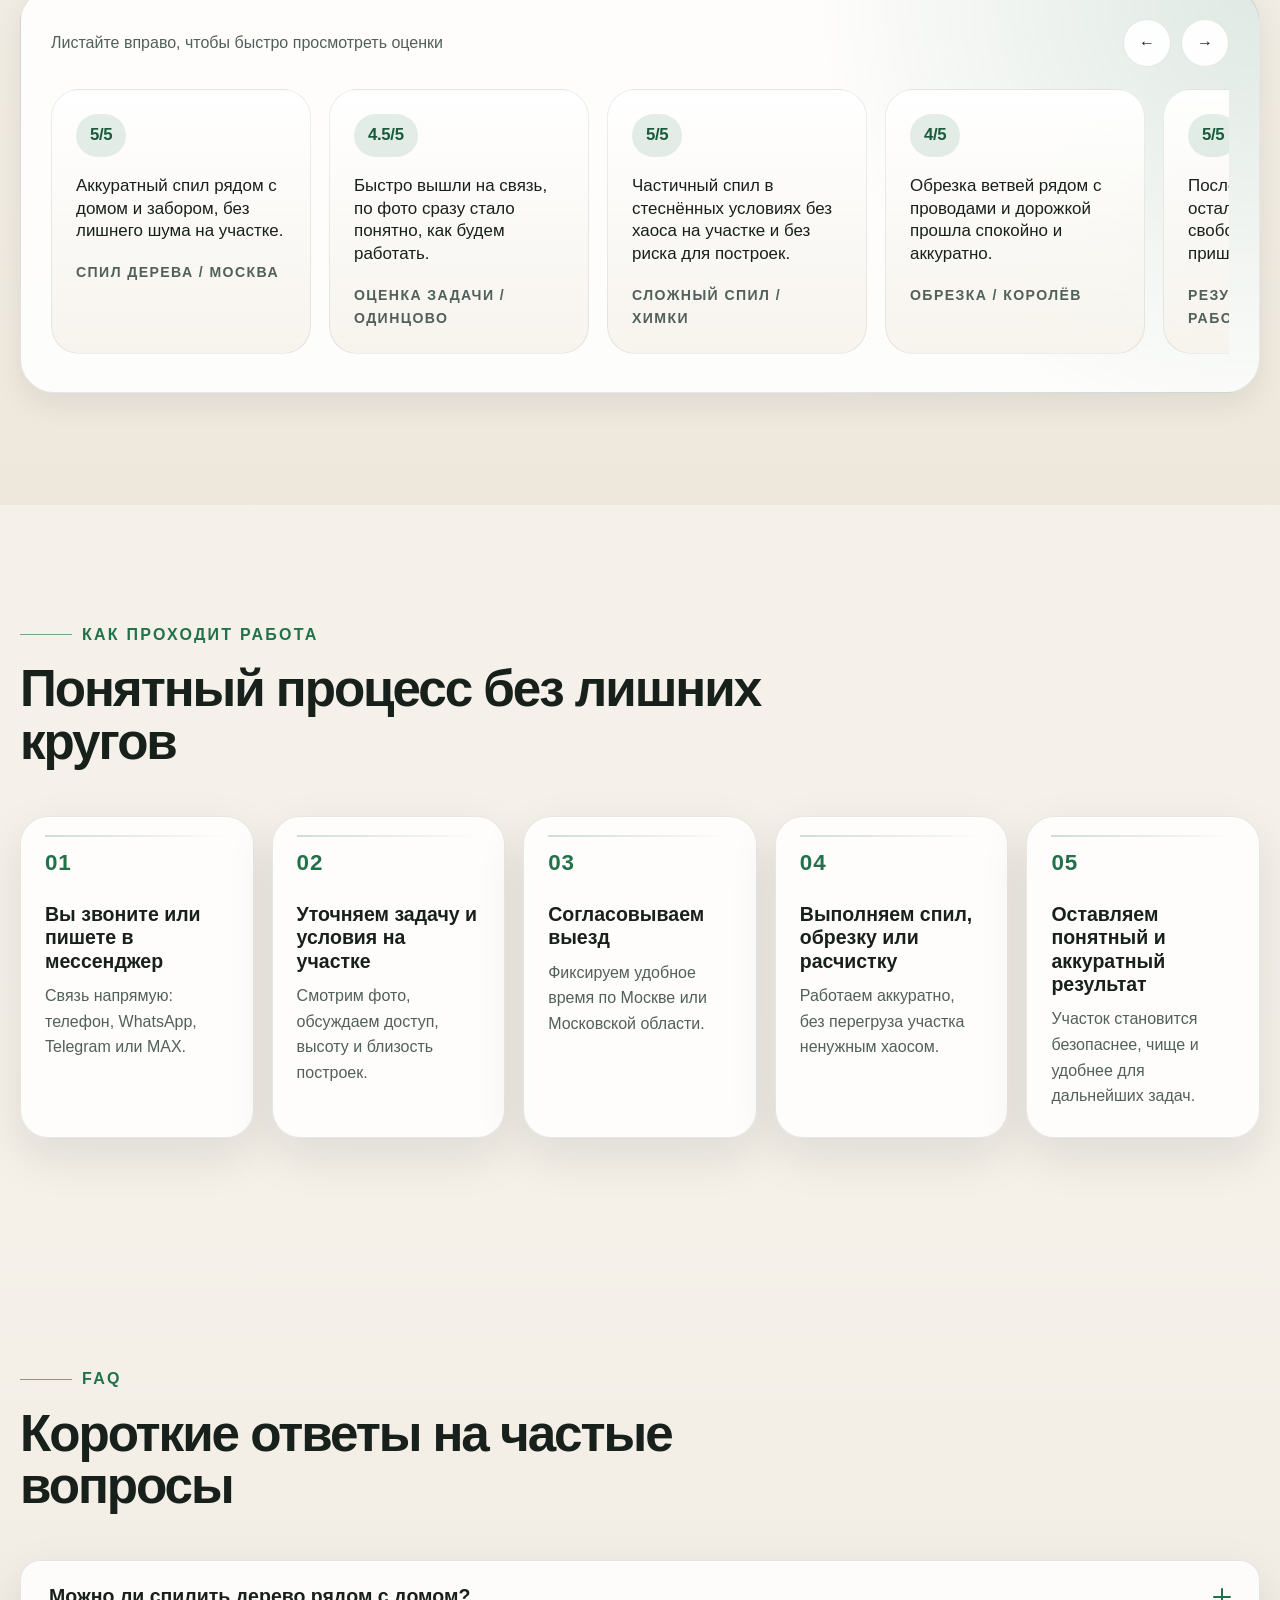
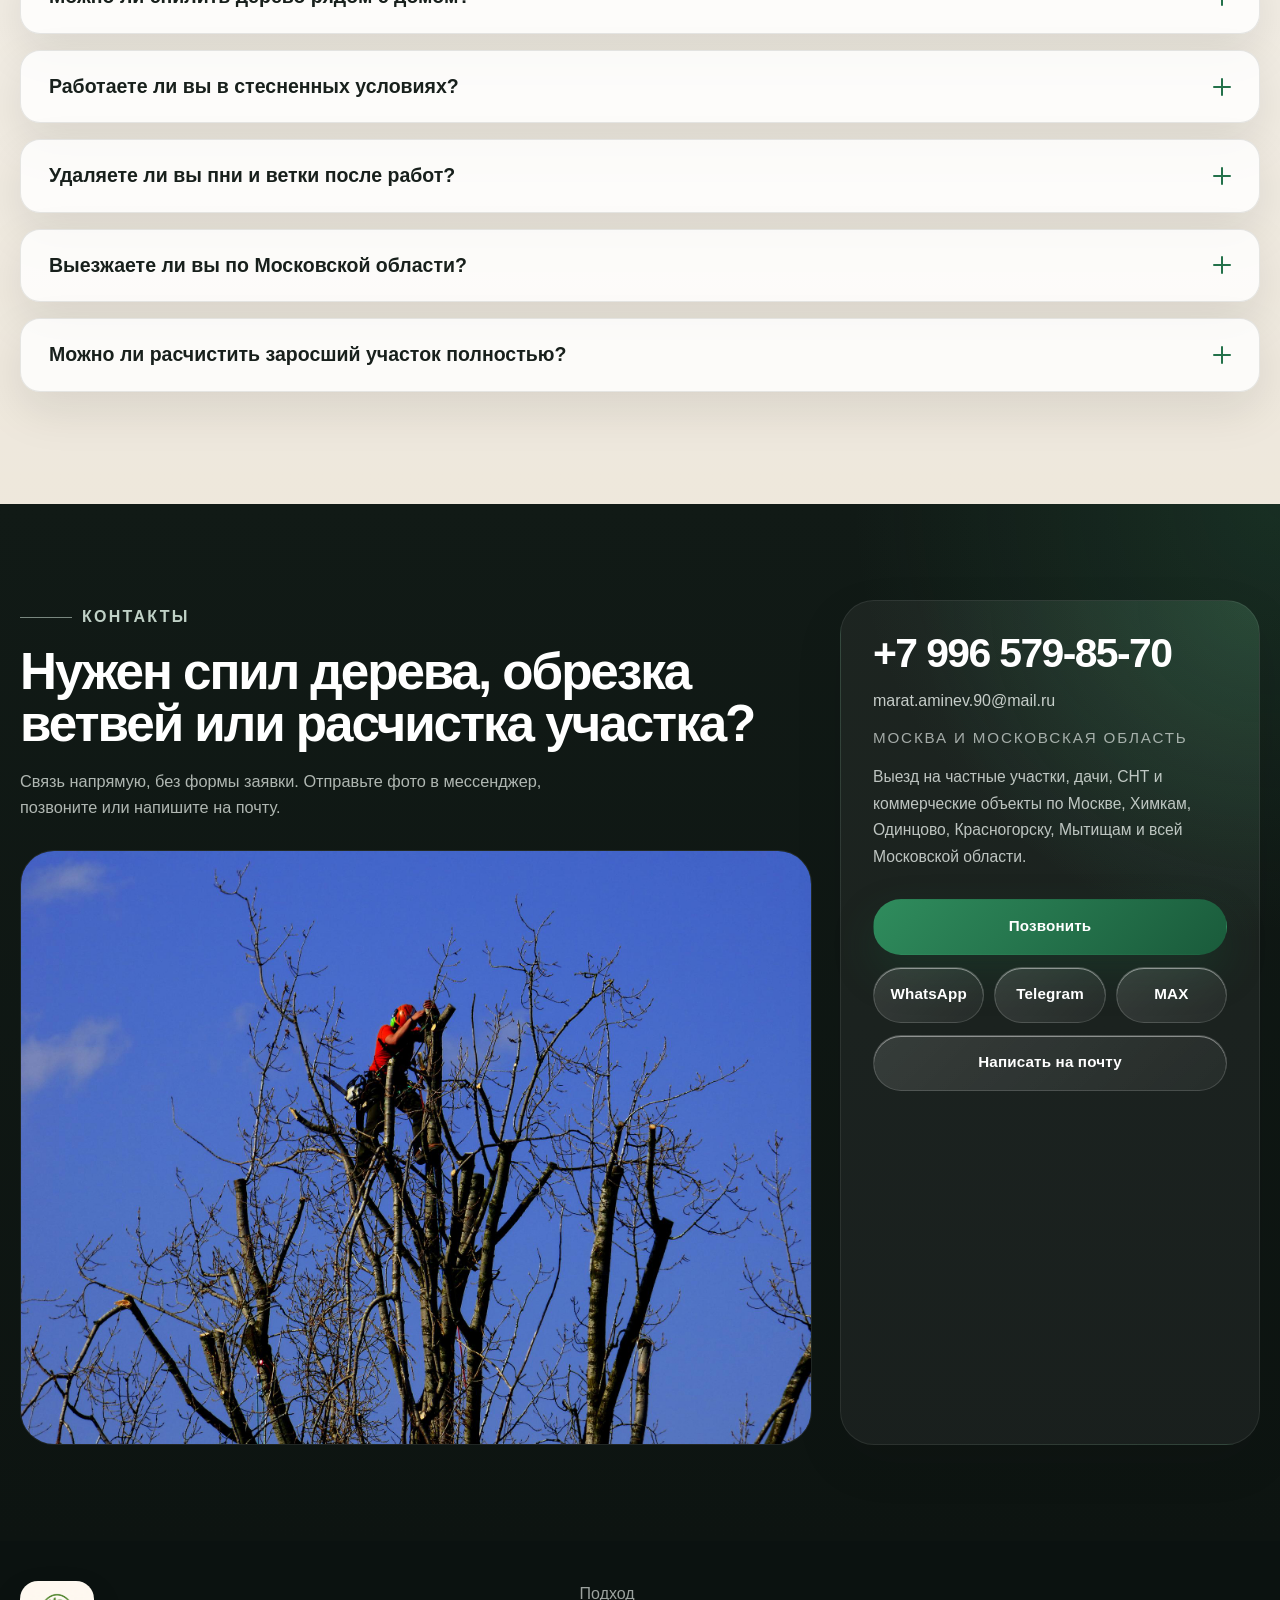
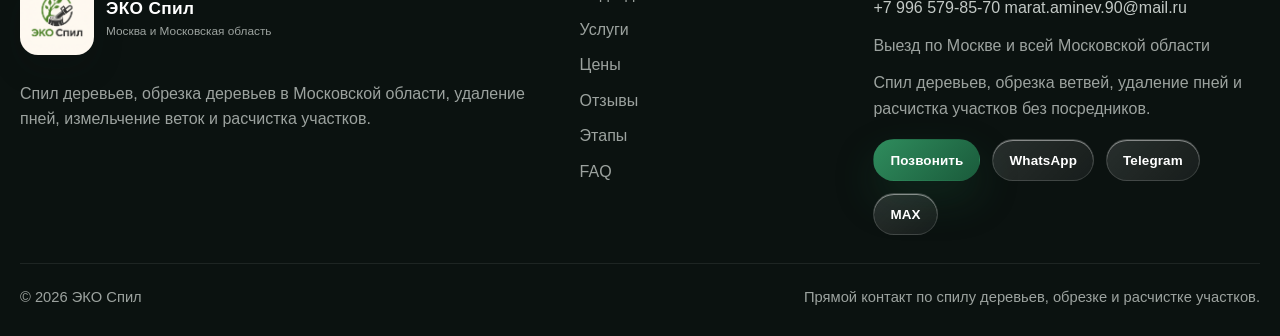
==== commit 7e835133: "yandex webmaster fix commit" ====
--- a/index.html
+++ b/index.html
@@ -17,21 +17,11 @@
     <meta name="geo.placename" content="Москва" />
     <meta name="ICBM" content="55.7558, 37.6176" />
     <meta name="theme-color" content="#101814" />
-    <link rel="canonical" href="https://sudo-ascend.github.io/avito_order_004/" />
-    <link
-      rel="alternate"
-      hreflang="ru-RU"
-      href="https://sudo-ascend.github.io/avito_order_004/"
-    />
-    <link
-      rel="alternate"
-      hreflang="x-default"
-      href="https://sudo-ascend.github.io/avito_order_004/"
-    />
+    <link rel="canonical" href="https://eco-spil.ru/" />
     <meta property="og:type" content="website" />
     <meta property="og:locale" content="ru_RU" />
     <meta property="og:site_name" content="ЭКО Спил" />
-    <meta property="og:url" content="https://sudo-ascend.github.io/avito_order_004/" />
+    <meta property="og:url" content="https://eco-spil.ru/" />
     <meta
       property="og:title"
       content="Спил и обрезка деревьев в Москве и МО - ЭКО Спил"
@@ -40,14 +30,7 @@
       property="og:description"
       content="Удаление деревьев частями, обрезка ветвей, удаление пней, измельчение веток и расчистка участков по Москве и всей Московской области."
     />
-    <meta
-      property="og:image"
-      content="https://sudo-ascend.github.io/avito_order_004/assets/img/og-cover.jpg"
-    />
-    <meta
-      property="og:image:secure_url"
-      content="https://sudo-ascend.github.io/avito_order_004/assets/img/og-cover.jpg"
-    />
+    <meta property="og:image" content="https://eco-spil.ru/assets/img/og-cover.jpg" />
     <meta property="og:image:type" content="image/jpeg" />
     <meta property="og:image:width" content="1200" />
     <meta property="og:image:height" content="630" />
@@ -66,21 +49,13 @@
     />
     <meta
       name="twitter:image"
-      content="https://sudo-ascend.github.io/avito_order_004/assets/img/og-cover.jpg"
+      content="https://eco-spil.ru/assets/img/og-cover.jpg"
     />
     <meta
       name="twitter:image:alt"
       content="Арборист выполняет спил дерева на высоте в Москве и Московской области"
     />
     <link rel="icon" href="assets/img/favicon.svg" type="image/svg+xml" />
-    <link rel="apple-touch-icon" href="assets/img/logo-eco-spil.png" />
-    <link rel="manifest" href="site.webmanifest" />
-    <link rel="preconnect" href="https://fonts.googleapis.com" />
-    <link rel="preconnect" href="https://fonts.gstatic.com" crossorigin />
-    <link
-      href="https://fonts.googleapis.com/css2?family=Roboto:wght@400;500;700;900&display=swap"
-      rel="stylesheet"
-    />
     <link rel="preload" as="image" href="assets/img/hero-arborist.webp" />
     <link rel="stylesheet" href="styles.css" />
     <script type="application/ld+json">
@@ -88,42 +63,11 @@
         "@context": "https://schema.org",
         "@graph": [
           {
-            "@type": "WebSite",
-            "@id": "https://sudo-ascend.github.io/avito_order_004/#website",
-            "url": "https://sudo-ascend.github.io/avito_order_004/",
+            "@type": ["LocalBusiness", "ProfessionalService"],
             "name": "ЭКО Спил",
-            "inLanguage": "ru-RU",
-            "publisher": {
-              "@id": "https://sudo-ascend.github.io/avito_order_004/#localbusiness"
-            }
-          },
-          {
-            "@type": "WebPage",
-            "@id": "https://sudo-ascend.github.io/avito_order_004/#webpage",
-            "url": "https://sudo-ascend.github.io/avito_order_004/",
-            "name": "Спил и обрезка деревьев в Москве и МО - ЭКО Спил",
-            "description": "Спил деревьев в Москве и Московской области: удаление деревьев частями, обрезка ветвей, удаление пней, измельчение веток и расчистка участков.",
-            "inLanguage": "ru-RU",
-            "isPartOf": {
-              "@id": "https://sudo-ascend.github.io/avito_order_004/#website"
-            },
-            "about": {
-              "@id": "https://sudo-ascend.github.io/avito_order_004/#localbusiness"
-            },
-            "primaryImageOfPage": {
-              "@type": "ImageObject",
-              "url": "https://sudo-ascend.github.io/avito_order_004/assets/img/og-cover.jpg",
-              "width": 1200,
-              "height": 630
-            }
-          },
-          {
-            "@type": ["LocalBusiness", "ProfessionalService"],
-            "@id": "https://sudo-ascend.github.io/avito_order_004/#localbusiness",
-            "name": "ЭКО Спил",
-            "url": "https://sudo-ascend.github.io/avito_order_004/",
-            "image": "https://sudo-ascend.github.io/avito_order_004/assets/img/hero-arborist.webp",
-            "logo": "https://sudo-ascend.github.io/avito_order_004/assets/img/logo-eco-spil.png",
+            "url": "https://eco-spil.ru/",
+            "image": "assets/img/hero-arborist.webp",
+            "logo": "assets/img/logo-eco-spil.png",
             "description": "Спил деревьев в Москве и Московской области, обрезка ветвей, удаление пней, измельчение веток и расчистка участков на частных, дачных и коммерческих территориях.",
             "telephone": "+7 996 579-85-70",
             "email": "mailto:marat.aminev.90@mail.ru",
@@ -209,8 +153,6 @@
           },
           {
             "@type": "FAQPage",
-            "@id": "https://sudo-ascend.github.io/avito_order_004/#faq",
-            "url": "https://sudo-ascend.github.io/avito_order_004/#faq",
             "mainEntity": [
               {
                 "@type": "Question",
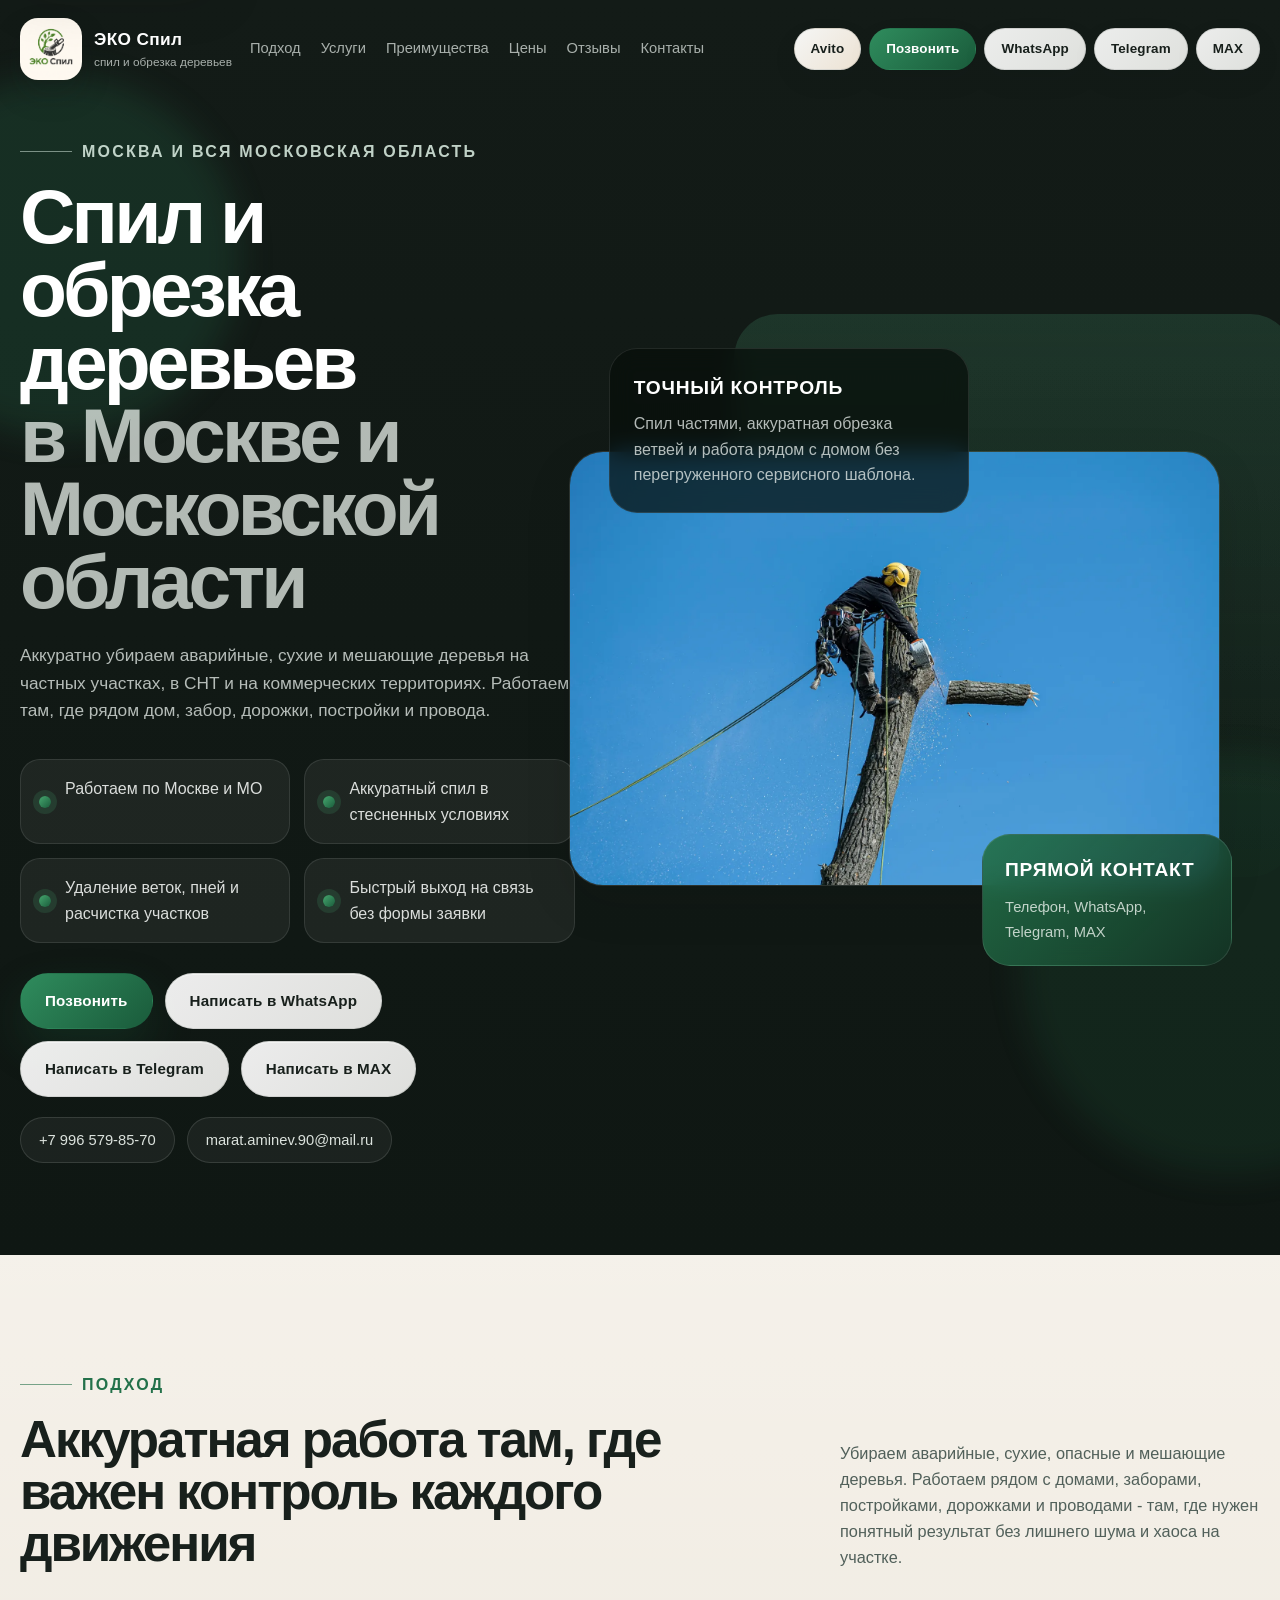
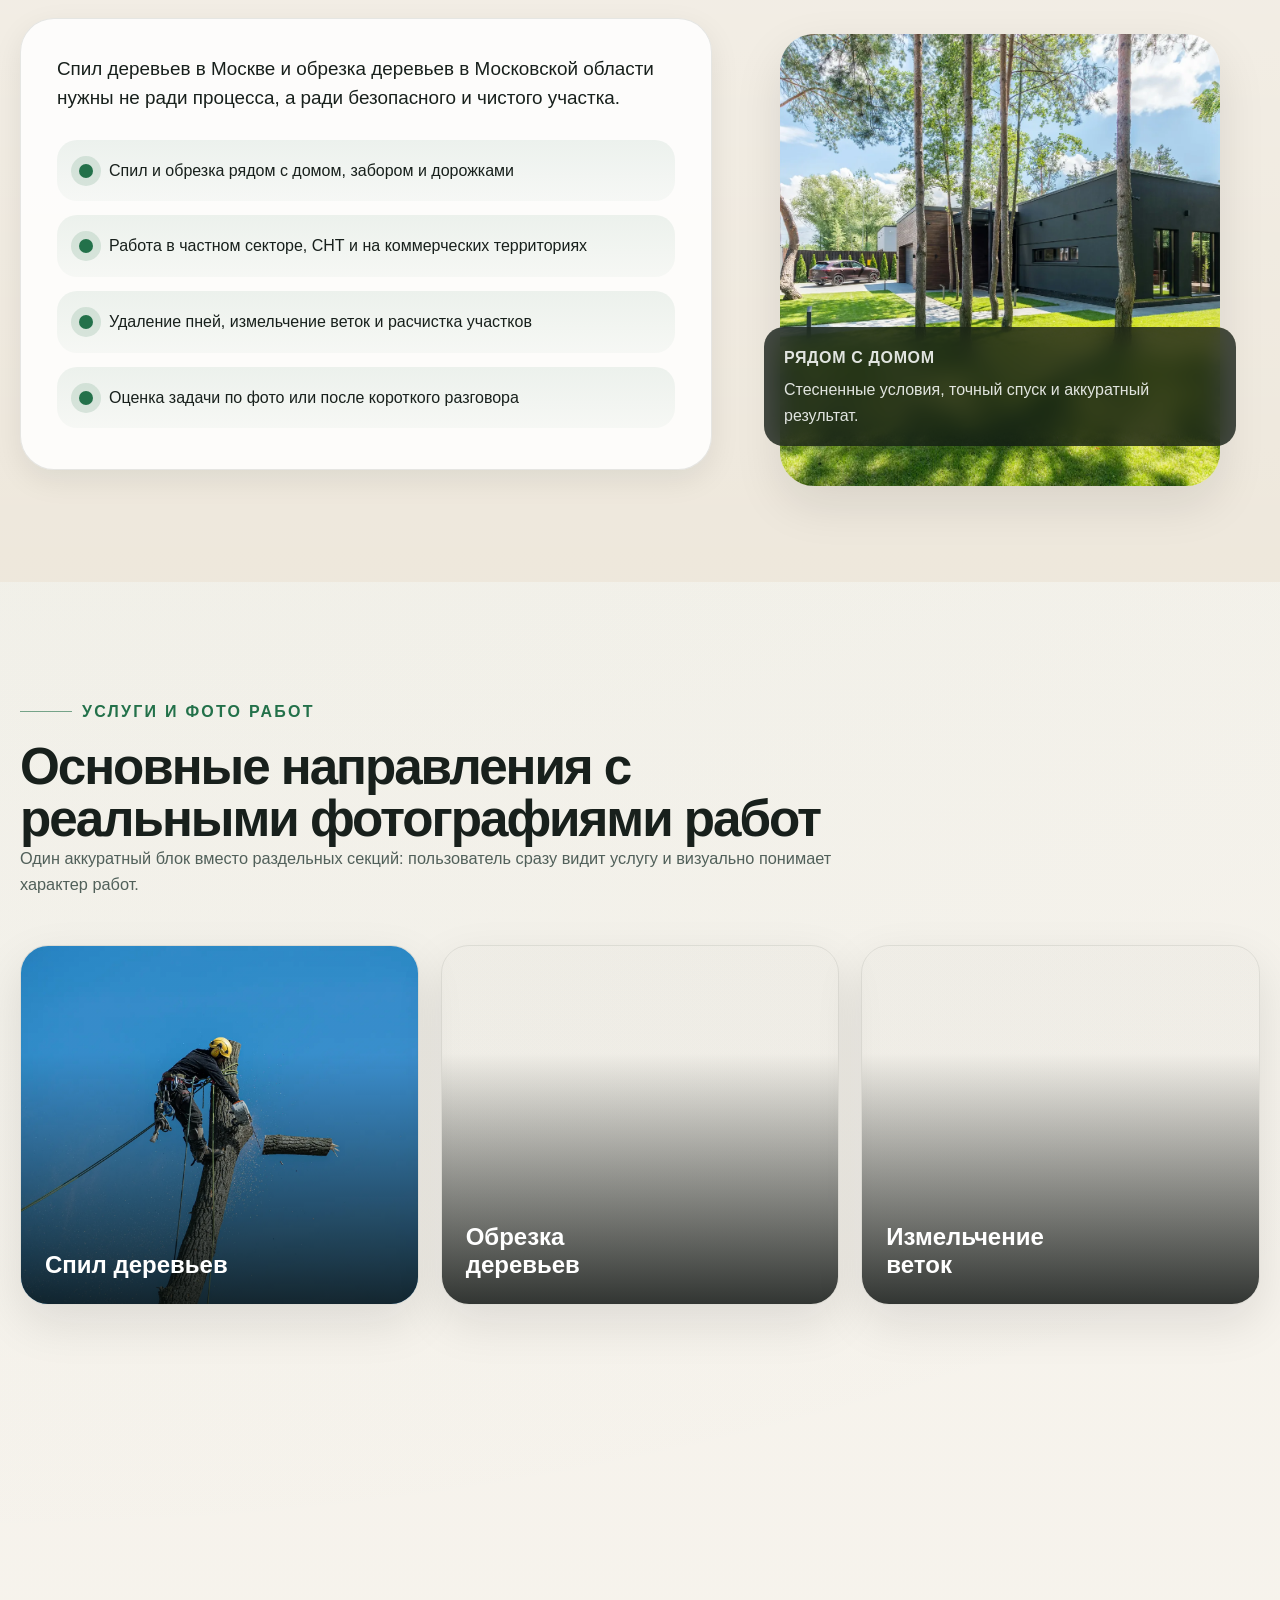
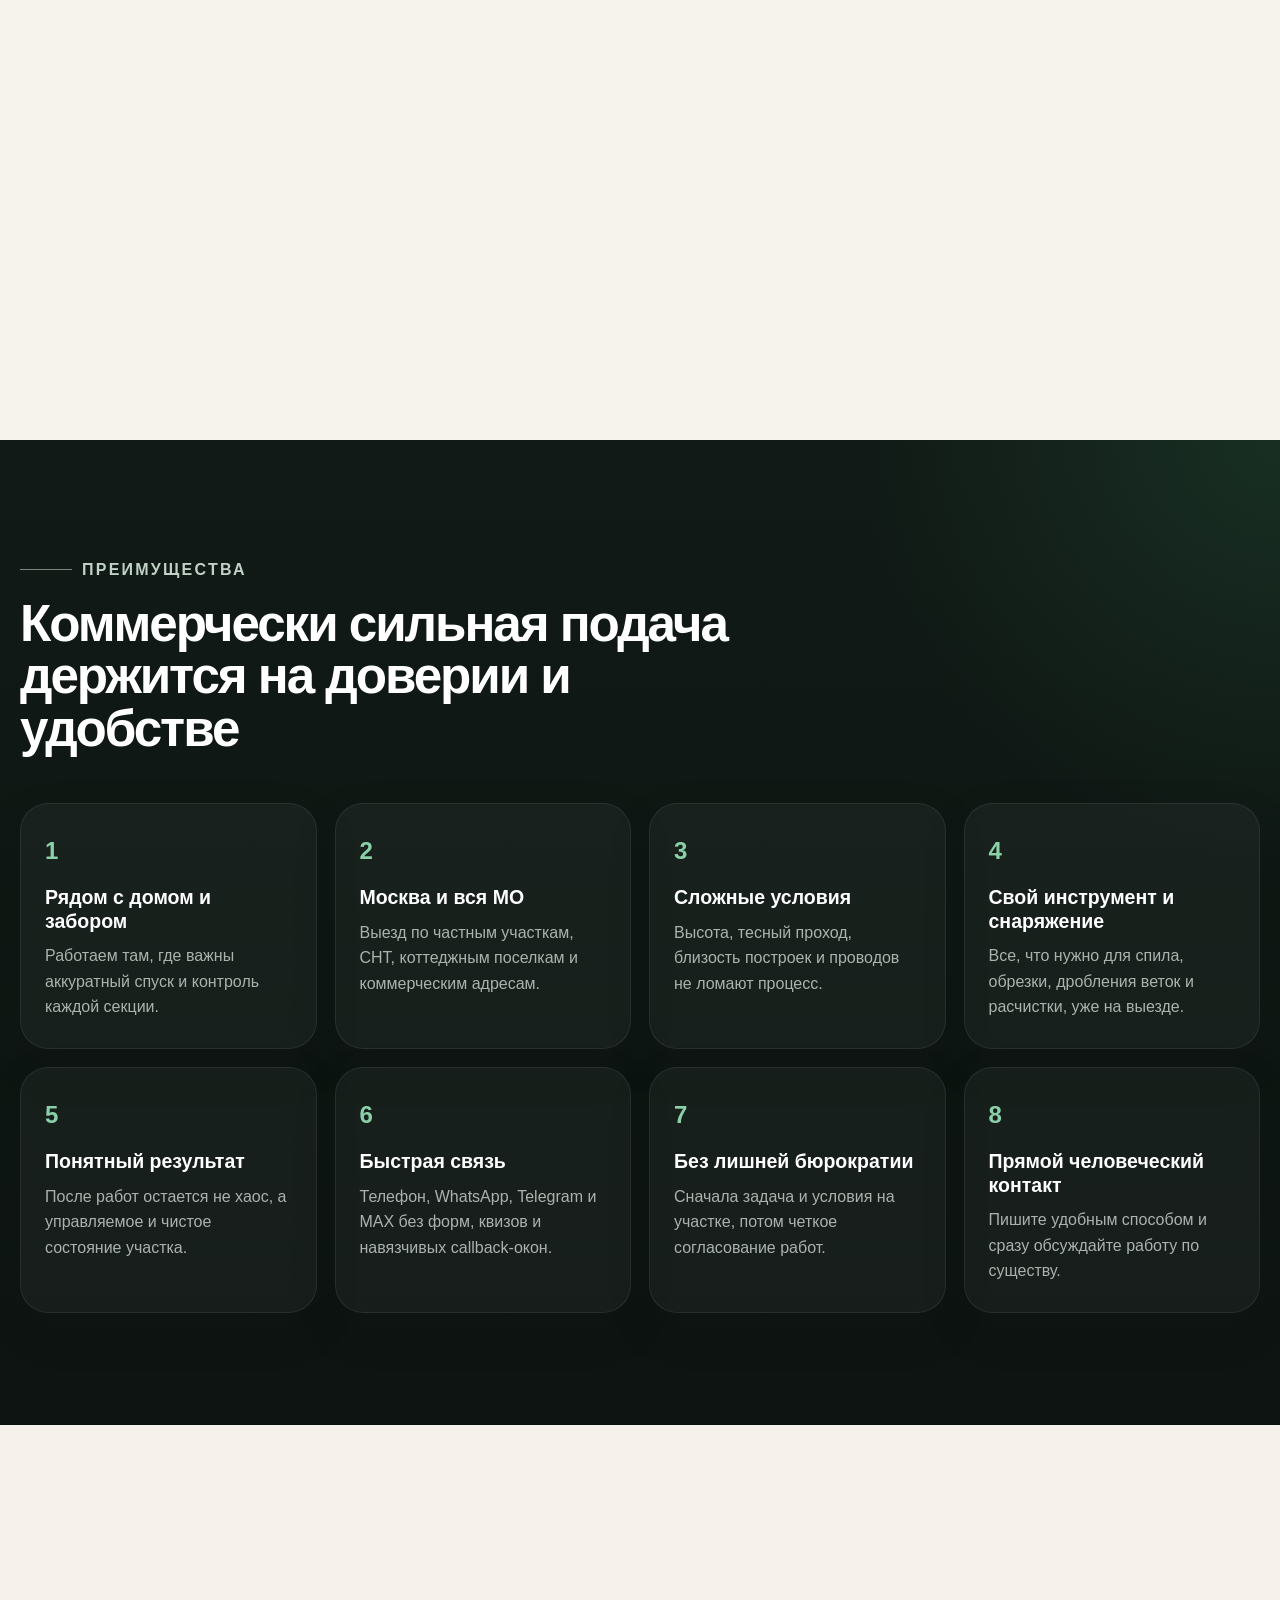
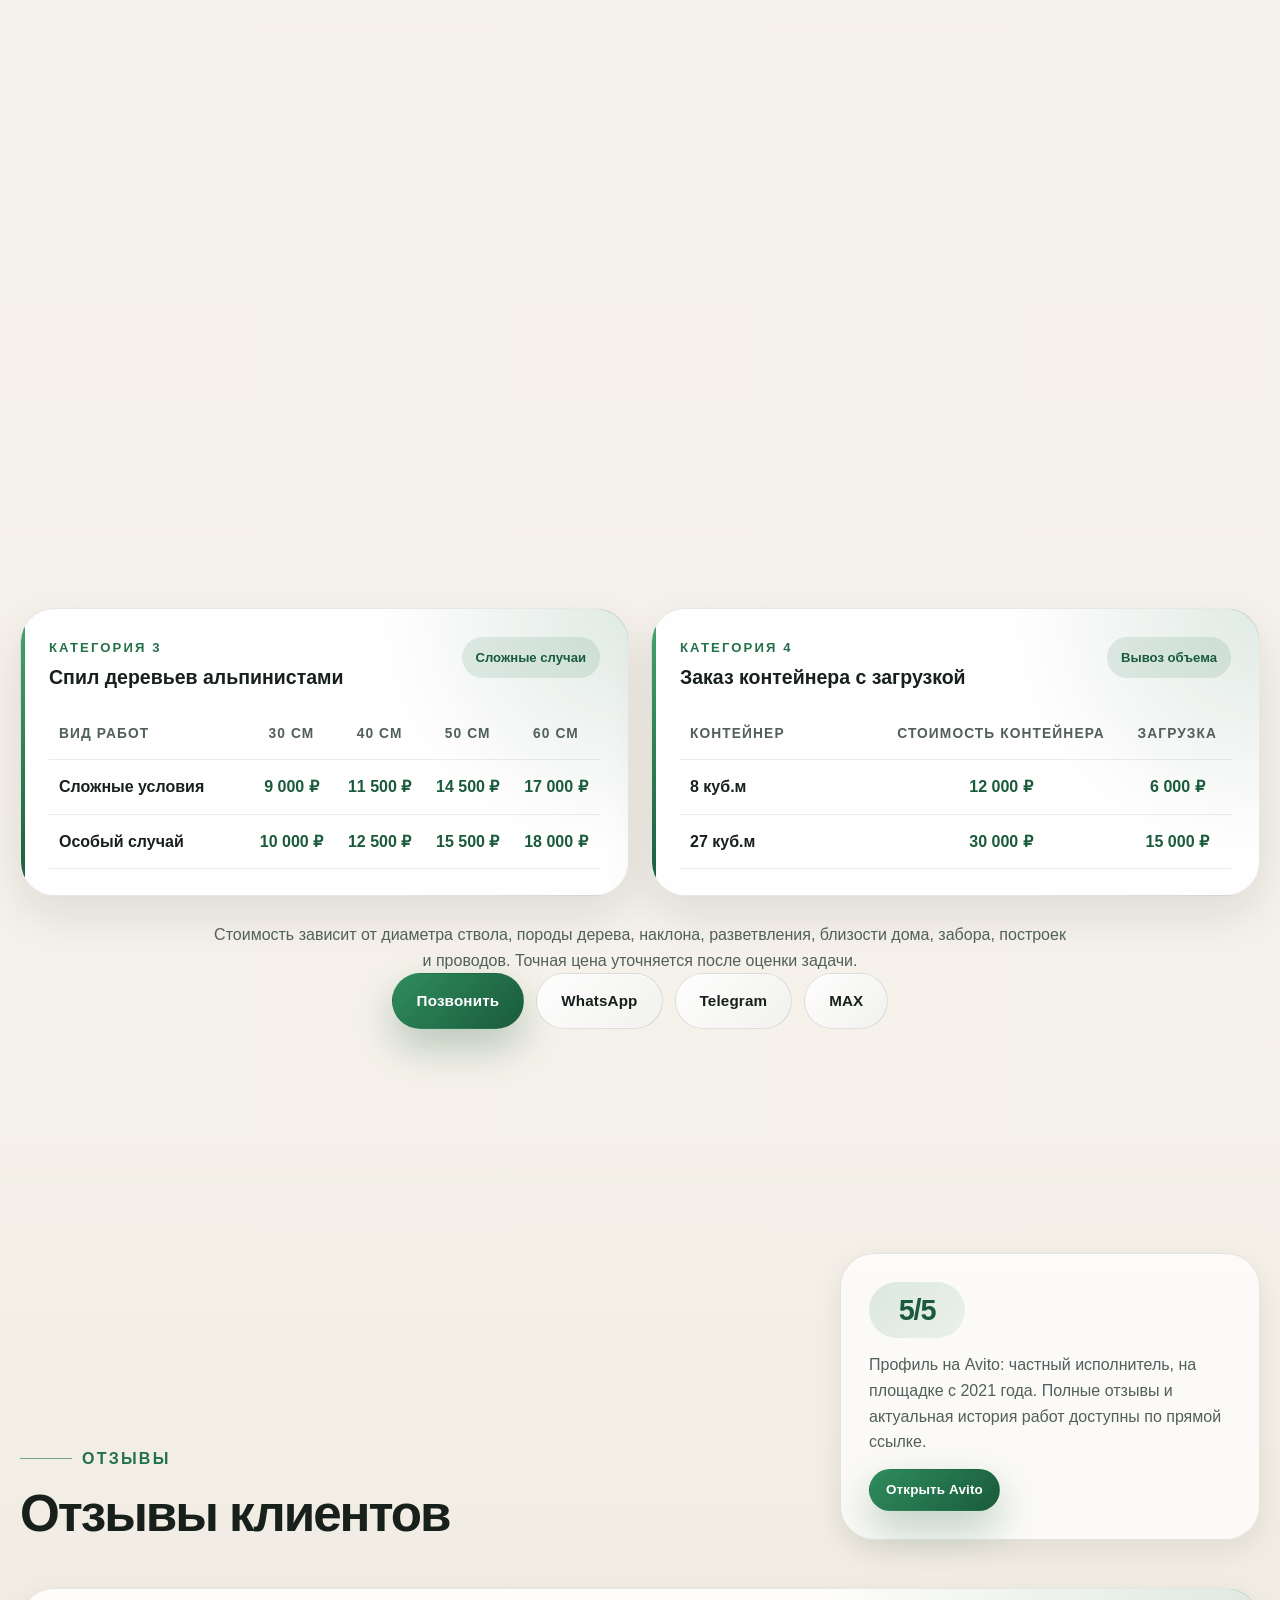
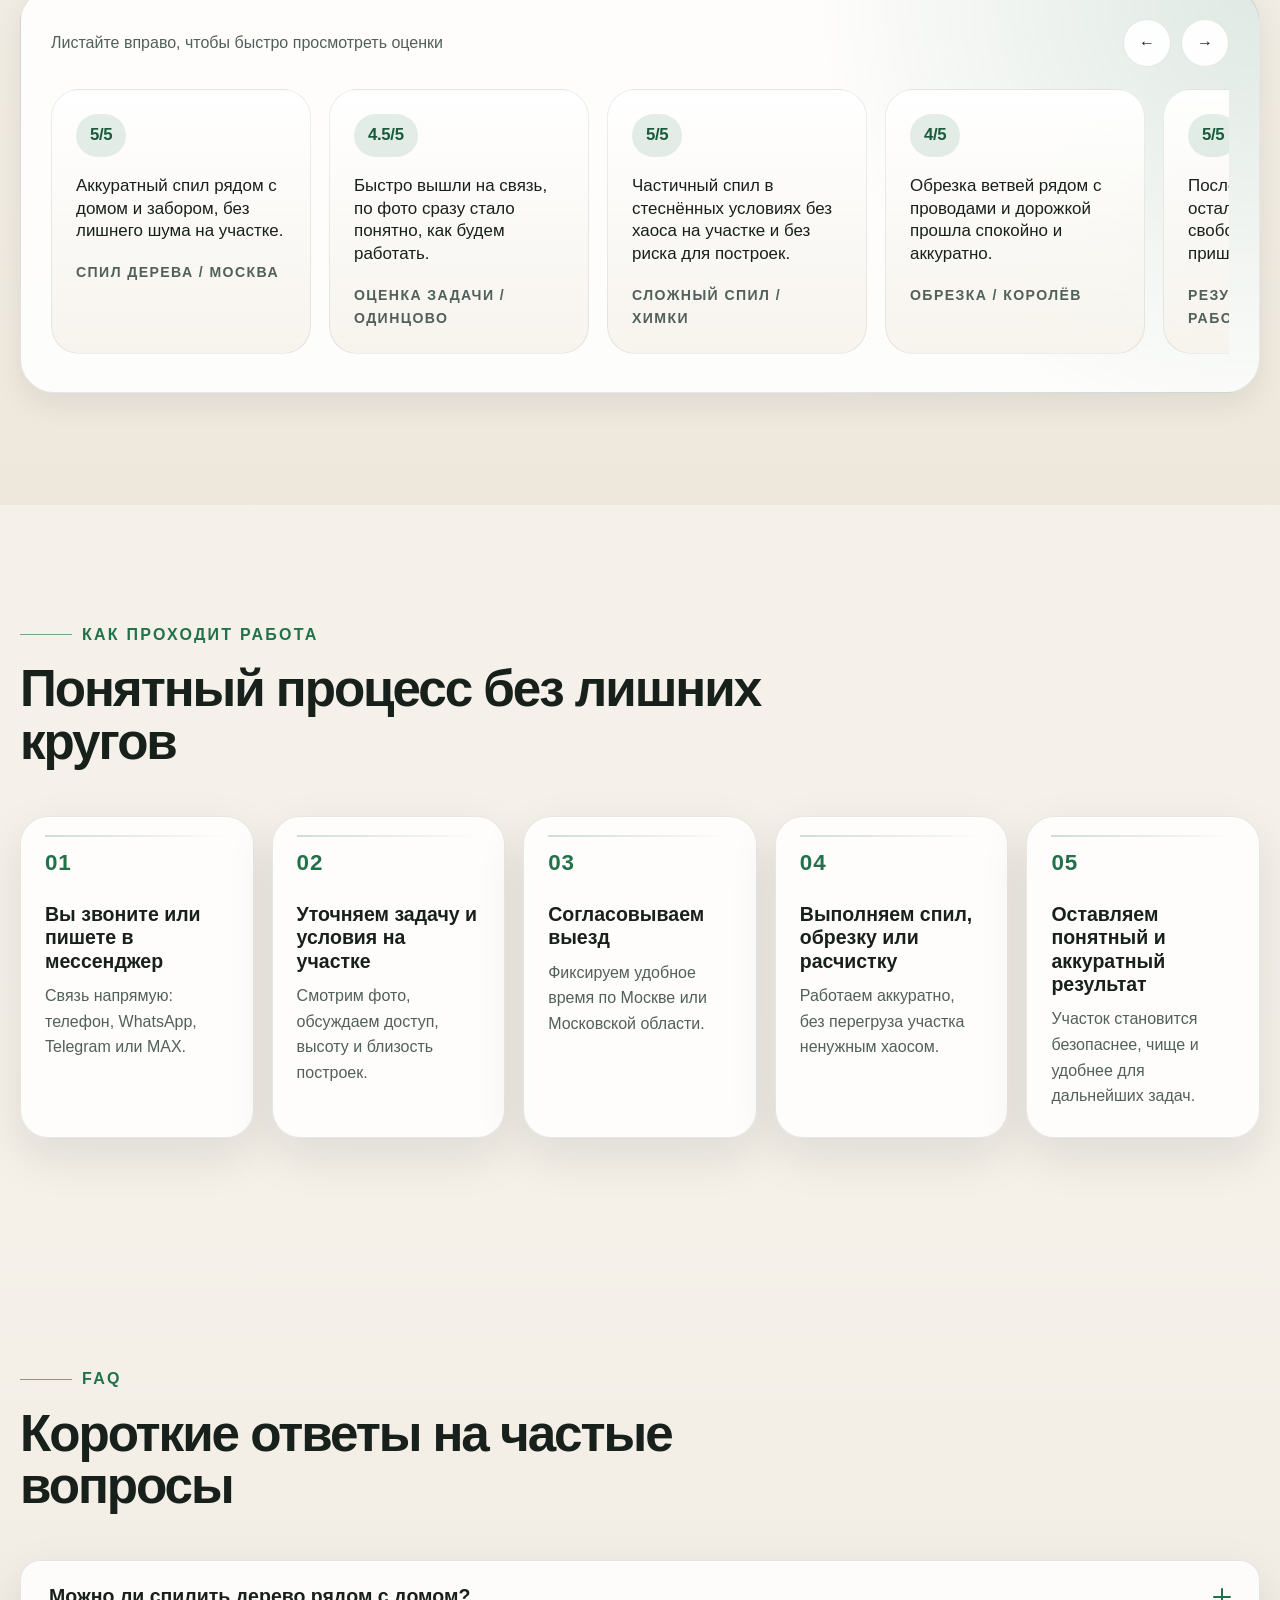
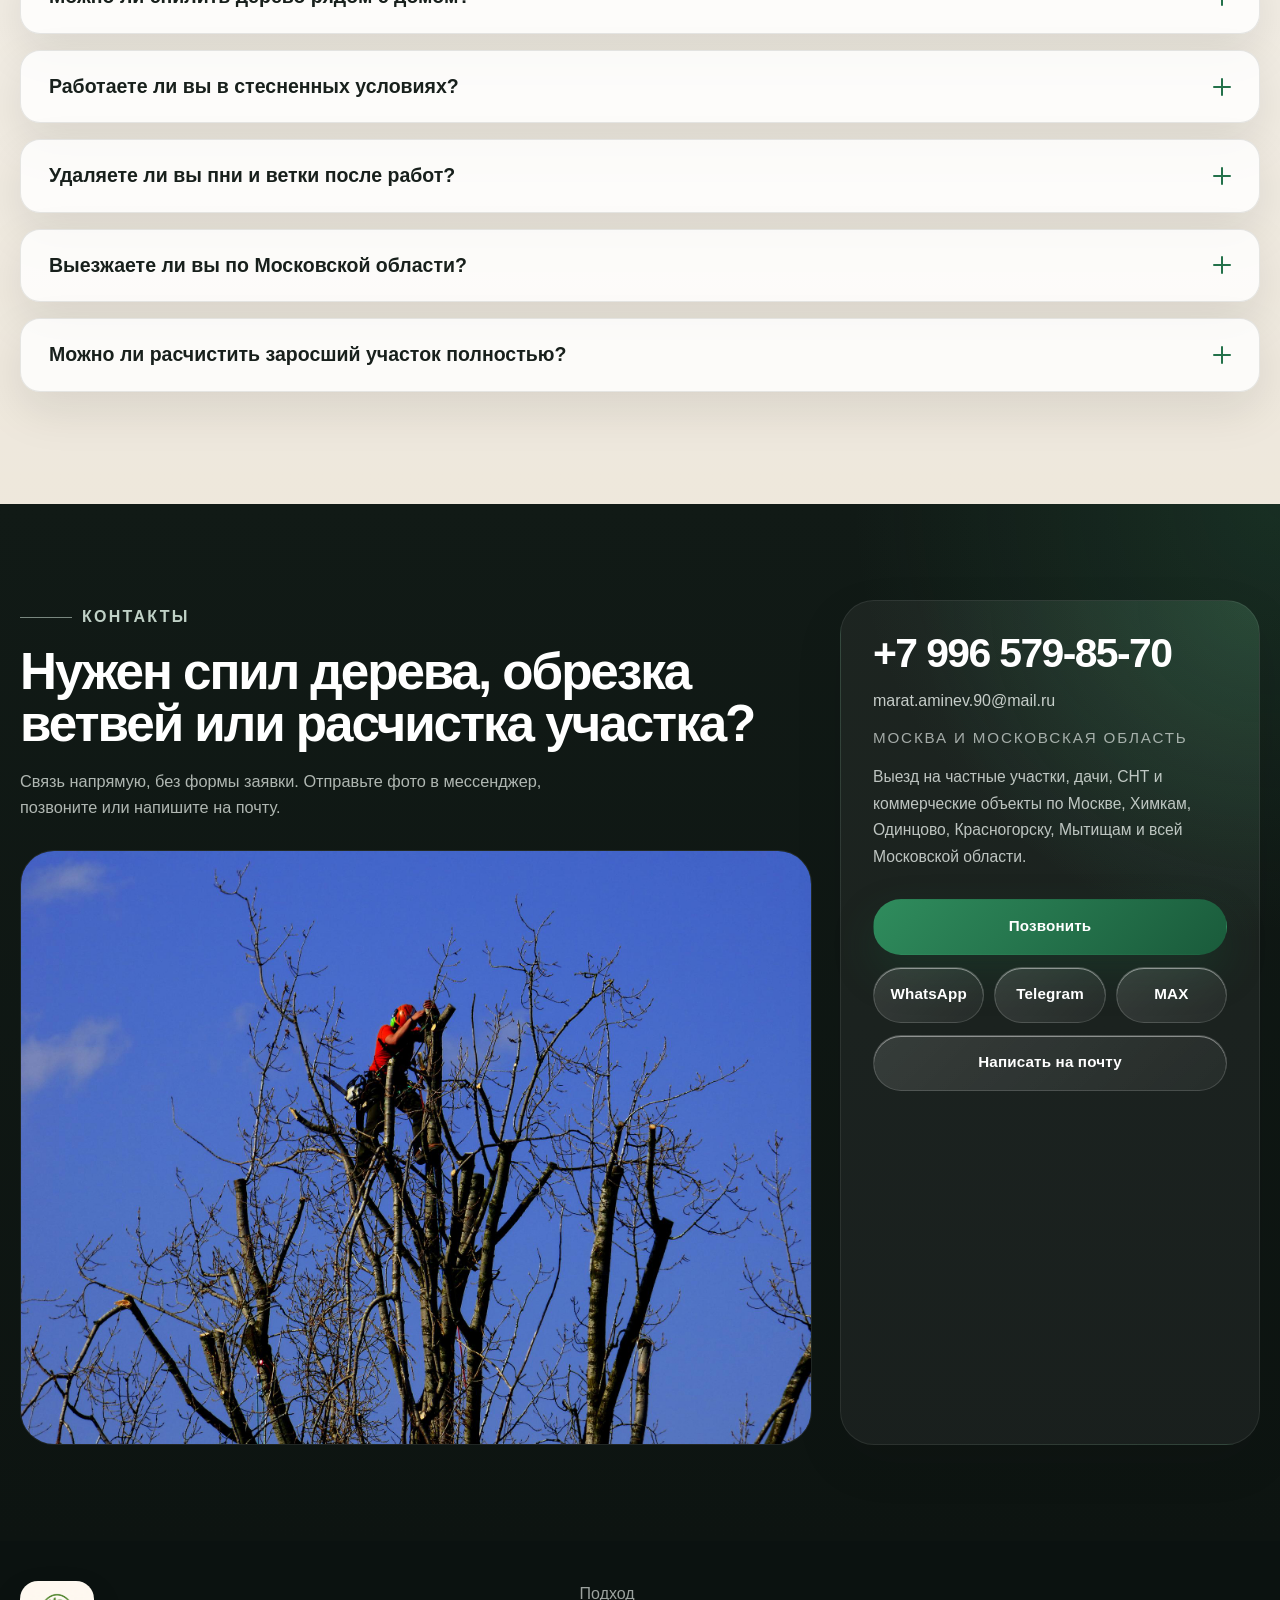
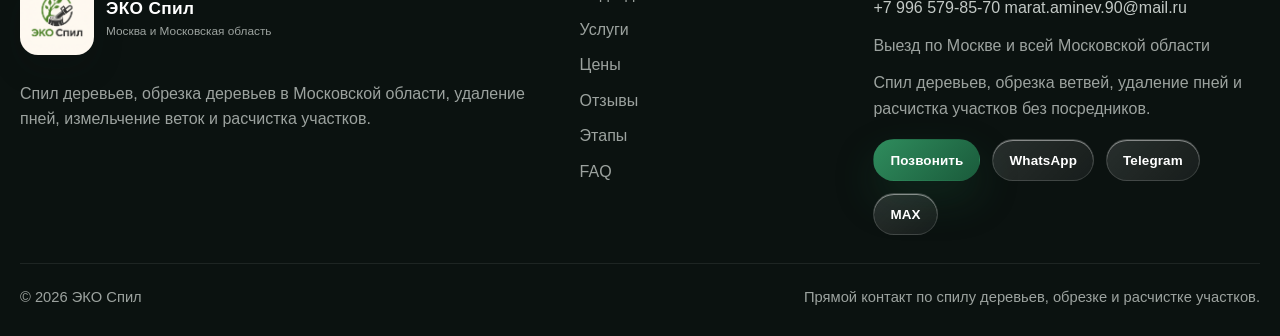
==== commit f76c9f2b: "domen fix commit" ====
--- a/index.html
+++ b/index.html
@@ -17,11 +17,11 @@
     <meta name="geo.placename" content="Москва" />
     <meta name="ICBM" content="55.7558, 37.6176" />
     <meta name="theme-color" content="#101814" />
-    <link rel="canonical" href="https://eco-spil.ru/" />
+    <link rel="canonical" href="https://ecospil.ru/" />
     <meta property="og:type" content="website" />
     <meta property="og:locale" content="ru_RU" />
     <meta property="og:site_name" content="ЭКО Спил" />
-    <meta property="og:url" content="https://eco-spil.ru/" />
+    <meta property="og:url" content="https://ecospil.ru/" />
     <meta
       property="og:title"
       content="Спил и обрезка деревьев в Москве и МО - ЭКО Спил"
@@ -30,7 +30,7 @@
       property="og:description"
       content="Удаление деревьев частями, обрезка ветвей, удаление пней, измельчение веток и расчистка участков по Москве и всей Московской области."
     />
-    <meta property="og:image" content="https://eco-spil.ru/assets/img/og-cover.jpg" />
+    <meta property="og:image" content="https://ecospil.ru/assets/img/og-cover.jpg" />
     <meta property="og:image:type" content="image/jpeg" />
     <meta property="og:image:width" content="1200" />
     <meta property="og:image:height" content="630" />
@@ -49,7 +49,7 @@
     />
     <meta
       name="twitter:image"
-      content="https://eco-spil.ru/assets/img/og-cover.jpg"
+      content="https://ecospil.ru/assets/img/og-cover.jpg"
     />
     <meta
       name="twitter:image:alt"
@@ -65,7 +65,7 @@
           {
             "@type": ["LocalBusiness", "ProfessionalService"],
             "name": "ЭКО Спил",
-            "url": "https://eco-spil.ru/",
+            "url": "https://ecospil.ru/",
             "image": "assets/img/hero-arborist.webp",
             "logo": "assets/img/logo-eco-spil.png",
             "description": "Спил деревьев в Москве и Московской области, обрезка ветвей, удаление пней, измельчение веток и расчистка участков на частных, дачных и коммерческих территориях.",
